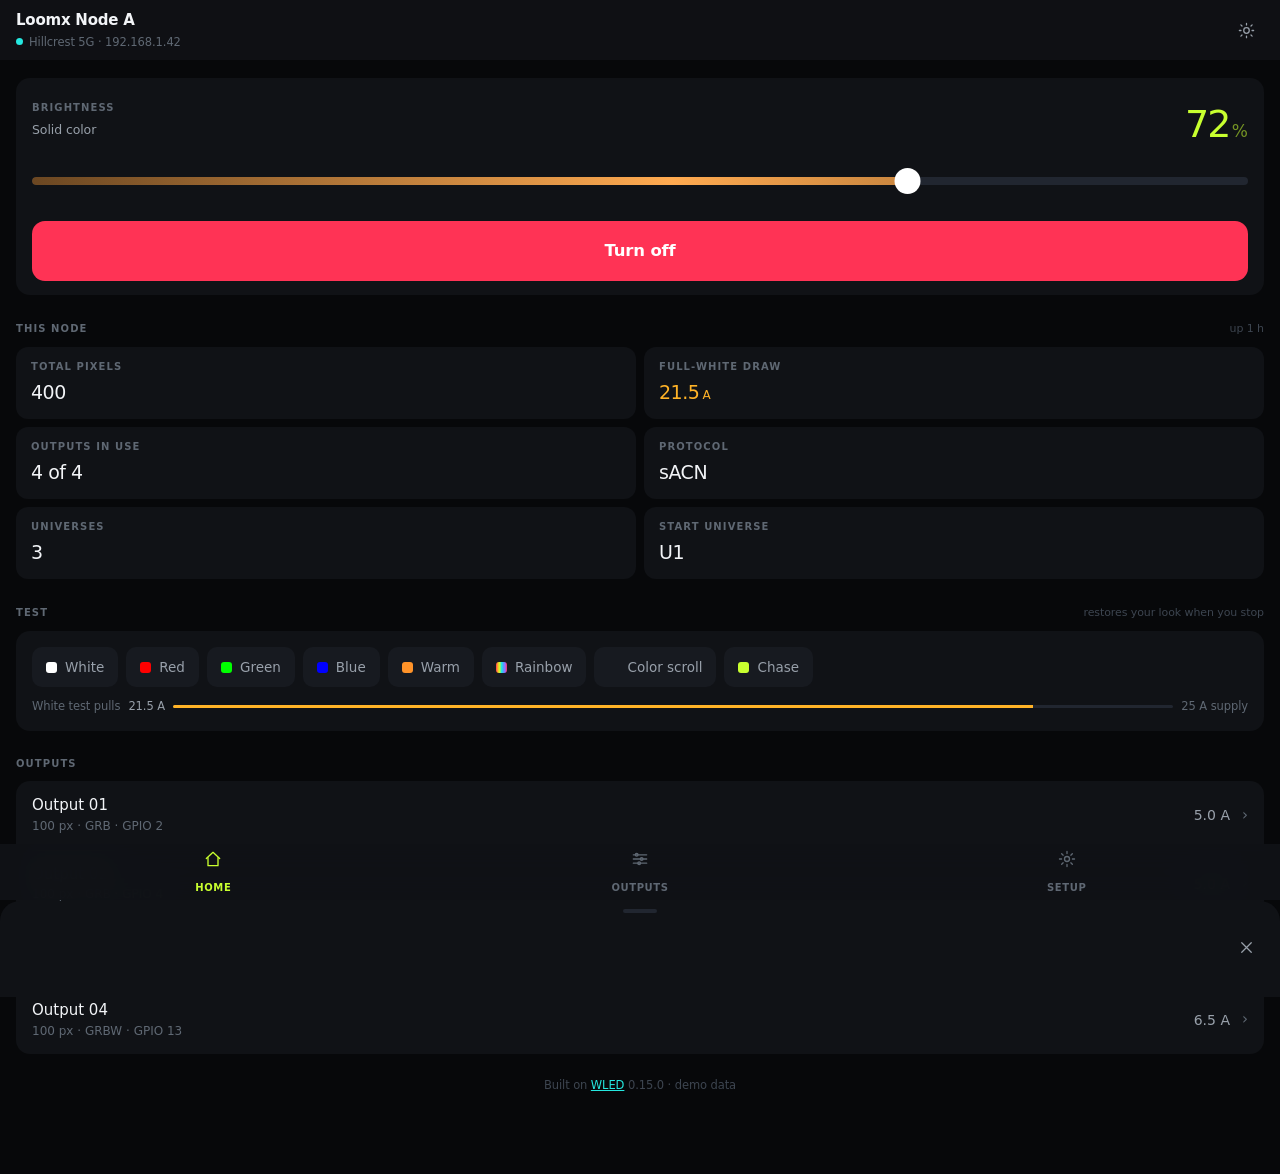
==== loomx/ui/index.htm @ 4100d875 "feat(ui): install Loomx node interface" ====
<!DOCTYPE html>
<html lang="en">
<head>
<meta charset="utf-8">
<meta name="viewport" content="width=device-width,initial-scale=1,viewport-fit=cover">
<meta name="theme-color" content="#08090b">
<title>Loomx Node</title>
<style>
/* ==========================================================================
   Loomx Node - custom web UI served from the controller.
   Runs on a phone, on a ladder, at dusk. One accent, hairlines only, no shadows.
   ========================================================================== */
:root{
  /* dark stays dark; every surface is a luminance step, never an outline */
  --bg:#07080a; --s1:#101216; --s2:#171a20; --s3:#212630;
  --hair:rgba(255,255,255,.05);
  --t1:#f2f4f7; --t2:#98a0aa; --t3:#5f6873; --t4:#3d4550;
  --ink:#0c0e11;                       /* text that sits on a neon fill */
  /* five neons, each with one job - that is what keeps it from going loud */
  --lime:#c8ff2f;                      /* the action worth taking */
  --cyan:#25e8e0;                      /* live, joined, informational */
  --pink:#ff3d87;                      /* destructive */
  --amber:#ffb327;                     /* heat and caution */
  --violet:#9d6bff;                    /* second identity */
  --red:#ff3355;                       /* over the limit, not merely warm */
  --acc:var(--lime); --ok:var(--lime); --warn:var(--amber); --bad:var(--pink);
  --r2:14px; --ease:cubic-bezier(.22,.8,.26,1); --pad:16px;
}
*{box-sizing:border-box;margin:0;padding:0;-webkit-tap-highlight-color:transparent}
html{-webkit-text-size-adjust:100%}
body{
  background:var(--bg); color:var(--t1);
  font:400 15px/1.45 -apple-system,BlinkMacSystemFont,"Segoe UI",Roboto,system-ui,sans-serif;
  letter-spacing:-.006em; font-variant-numeric:tabular-nums; -webkit-font-smoothing:antialiased;
  min-height:100vh; padding-bottom:calc(64px + env(safe-area-inset-bottom)); overscroll-behavior-y:contain;
}
button,input,select{font:inherit;color:inherit;background:none;border:0;outline:0;font-variant-numeric:tabular-nums}
button{cursor:pointer}
input,select{-webkit-appearance:none;appearance:none}
.lbl{font-size:10px;letter-spacing:.11em;text-transform:uppercase;color:var(--t3);font-weight:600}
.dim{color:var(--t3)}
h1{font-size:17px;font-weight:600;letter-spacing:-.02em}

header{
  position:sticky;top:0;z-index:20;background:rgba(16,18,22,.94);backdrop-filter:saturate(160%) blur(14px);
  padding:calc(10px + env(safe-area-inset-top)) var(--pad) 10px;
  display:flex;align-items:center;gap:12px
}
header .who{flex:1 1 auto;min-width:0}
header .who b{display:block;font-size:15px;font-weight:600;letter-spacing:-.015em;white-space:nowrap;overflow:hidden;text-overflow:ellipsis}
header .who span{display:flex;align-items:center;gap:6px;font-size:11.5px;color:var(--t3);margin-top:1px}
.dot{width:7px;height:7px;border-radius:50%;background:var(--cyan);flex:0 0 auto}
.dot.ap{background:var(--amber)} .dot.off{background:var(--t4)}
.iconbtn{width:36px;height:36px;border-radius:9px;display:grid;place-items:center;color:var(--t2)}
.iconbtn:active{background:var(--s2)}
.iconbtn svg{width:19px;height:19px;stroke:currentColor;fill:none;stroke-width:1.6;stroke-linecap:round;stroke-linejoin:round}

main{padding:0 var(--pad)}
.view{display:none;padding:18px 0 8px}
.view.on{display:block}
nav{
  position:fixed;left:0;right:0;bottom:0;z-index:30;display:flex;
  background:rgba(16,18,22,.96);backdrop-filter:saturate(160%) blur(14px);
  padding-bottom:env(safe-area-inset-bottom)
}
nav button{flex:1 1 0;height:56px;display:grid;place-items:center;gap:3px;color:var(--t3);font-size:10px;letter-spacing:.06em;text-transform:uppercase;font-weight:600}
nav button svg{width:20px;height:20px;stroke:currentColor;fill:none;stroke-width:1.6;stroke-linecap:round;stroke-linejoin:round}
nav button.on{color:var(--lime)}

.card{background:var(--s1);border-radius:var(--r2);padding:16px}
.sec{margin:26px 0 10px;display:flex;align-items:baseline;gap:10px}
.sec .lbl{flex:1 1 auto}
.sec em{font-style:normal;font-size:11px;color:var(--t4)}

.rows{background:var(--s1);border-radius:var(--r2);overflow:hidden}
.row{display:flex;align-items:center;gap:12px;padding:14px 16px;width:100%;text-align:left;position:relative}
.row+.row::before{content:'';position:absolute;left:16px;right:0;top:0;height:1px;background:var(--hair)}
.row:active{background:var(--s2)}
.row .rl{flex:1 1 auto;min-width:0}
.row .rl b{display:block;font-weight:400;font-size:15px}
.row .rl small{display:block;font-size:12px;color:var(--t3);margin-top:1px}
.row .rv{color:var(--t2);font-size:14px;white-space:nowrap}
.row .chev{color:var(--t3);flex:0 0 auto}

.bri{background:var(--s1);border-radius:var(--r2);padding:18px 16px 14px}
.bri .top{display:flex;align-items:flex-end;gap:10px;margin-bottom:16px}
.bri .val{font-size:38px;line-height:1;font-weight:300;letter-spacing:-.045em}
.bri .val{color:var(--lime)}
.bri .val i{font-style:normal;font-size:17px;color:var(--lime);opacity:.55;margin-left:2px;letter-spacing:0}
.bri .top .tinfo{flex:1 1 auto;padding-bottom:4px}
.bri .top .fxname{display:block;font-size:12.5px;color:var(--t2);margin-top:3px}
.slide{position:relative;height:44px;display:flex;align-items:center;touch-action:none}
.slide .trk{position:absolute;left:0;right:0;height:8px;border-radius:5px;background:var(--s3);overflow:hidden}
.slide .fil{position:absolute;left:0;top:0;bottom:0;border-radius:5px;overflow:hidden}
/* anchored to the track, not to the fill, so the level never moves the texture.
   --tw is the track width, so one tile == one slider length. */
.slide .tex{position:absolute;left:0;top:0;bottom:0;width:100vw;max-width:none;
  background-repeat:repeat;background-size:var(--tw,320px) 100%;
  animation:flowW var(--sp,5.5s) linear infinite;will-change:background-position}
/* travel exactly one slider length per loop - seamless, and left to right */
@keyframes flowW{from{background-position:0 0}to{background-position:var(--tw,320px) 0}}
/* the bar moves the way the run is moving, so you can read the effect without looking up */
.slide .tex.fx-solid   {--sp:5.5s}
.slide .tex.fx-sweep   {--sp:3s}
.slide .tex.fx-chase   {--sp:1.6s}
.slide .tex.fx-spectrum{--sp:3s}
.slide .tex.fx-cycle   {animation:huecycle 7s ease-in-out infinite;background-image:none}
.slide .tex.fx-blink   {--sp:5.5s;animation:flowW var(--sp) linear infinite, blinkA .72s steps(1,end) infinite}
.slide .tex.fx-breathe {--sp:5.5s;animation:flowW var(--sp) linear infinite, breatheA 2.9s ease-in-out infinite}
@keyframes blinkA{0%,49.9%{opacity:1}50%,100%{opacity:.2}}
@keyframes breatheA{0%,100%{opacity:.38}50%{opacity:1}}
/* nothing is lit, so stop pretending anything is moving */
.bri.dark .slide .tex{animation-play-state:paused}
/* one solid colour easing from hue to hue - what color scroll actually does */
@keyframes huecycle{
  0%{background-color:#ff3355}   17%{background-color:#ffb327}
  34%{background-color:#c8ff2f}  50%{background-color:#25e8e0}
  67%{background-color:#4da3ff}  84%{background-color:#9d6bff}
  100%{background-color:#ff3355}}
.hue-cycle{animation:huecycle 7s ease-in-out infinite;background-image:none}
.slide .kn{position:absolute;width:26px;height:26px;border-radius:50%;background:#fff;transform:translateX(-13px)}
.slide .kn::after{content:'';position:absolute;inset:-11px}
.pwr{display:flex;gap:8px;margin-top:14px}
.pbig{width:100%;height:60px;border-radius:13px;margin-top:18px;font-size:16.5px;font-weight:700;
  letter-spacing:-.01em;display:grid;place-items:center;
  transition:background .18s var(--ease),color .18s var(--ease)}
/* lit: this is the kill switch, and on a live install you want to find it fast */
.pbig.lit{background:var(--red);color:#fff}
/* dark: the room is off and this is the one thing worth pressing */
.pbig.dark{background:var(--lime);color:var(--ink)}
.pbig:active{filter:brightness(.94)}
/* nothing is lit, so stop the dial pretending it matters */
.bri.dark .val,.bri.dark .slide{opacity:.42}
.btn{flex:1 1 0;min-height:48px;padding:12px 18px;border-radius:11px;background:var(--s2);color:var(--t1);
  font-size:14px;font-weight:500;line-height:1.25;text-align:center;
  display:flex;align-items:center;justify-content:center;transition:background .12s var(--ease)}
.btn:active{background:var(--s3)}
.btn.pri{background:var(--lime);color:var(--ink);font-weight:600}
.btn.quiet{background:var(--s2);color:var(--t1);font-weight:500}
.btn.bad{background:var(--pink);color:var(--ink);font-weight:600}
.btn.sm{min-height:38px;padding:0 14px;font-size:13px;border-radius:9px;flex:0 0 auto}

.stats{display:grid;grid-template-columns:1fr 1fr;gap:8px}
.stats>div{background:var(--s1);padding:13px 15px;border-radius:12px}
.stats .k{font-size:10px;letter-spacing:.11em;text-transform:uppercase;color:var(--t3);font-weight:600}
.stats .v{font-size:19px;margin-top:4px;letter-spacing:-.025em}
.stats .v i{font-style:normal;font-size:12px;color:var(--t3);margin-left:3px}
.stats .v.hot,.stats .v.hot i{color:var(--amber)}

.out{background:var(--s1);border-radius:var(--r2);overflow:hidden}
.out+.out{margin-top:10px}
.out .oh{display:flex;align-items:center;gap:10px;padding:14px 16px 12px}
.out .oh b{flex:1 1 auto;font-size:13px;font-weight:700;letter-spacing:.06em;color:var(--lime)}
.out .oh .gp{font-size:10.5px;color:var(--t3);letter-spacing:.06em;background:var(--s2);
  padding:3px 8px;border-radius:6px}
.out .ob{padding:0 16px 14px}
.step{display:flex;align-items:center;gap:10px}
.step button{width:56px;height:52px;border-radius:11px;background:var(--s2);color:var(--lime);display:grid;place-items:center;font-size:24px;font-weight:400;line-height:1;flex:0 0 auto}
.step button:active{background:var(--s3)}
.step .qty{flex:1 1 auto;height:52px;border-radius:11px;background:var(--s2);display:flex;align-items:center;justify-content:center;padding:0 8px}
.step .qty input{width:100%;text-align:center;font-size:22px;letter-spacing:-.02em;background:none;padding:0}
.pair{display:grid;grid-template-columns:1fr 1fr;gap:8px;margin-top:12px}
.fld{display:block}
.fld .lbl{display:block;margin-bottom:6px}
.sel{width:100%;height:44px;border-radius:10px;background:var(--s2);padding:0 34px 0 12px;font-size:14px;
  background-image:url("data:image/svg+xml;utf8,<svg xmlns='http://www.w3.org/2000/svg' viewBox='0 0 24 24' fill='none' stroke='%2361676f' stroke-width='2' stroke-linecap='round'><path d='m6 9 6 6 6-6'/></svg>");
  background-repeat:no-repeat;background-position:right 11px center;background-size:15px}
/* sits directly under the field it changes, at the weight a once-per-install action earns */
.detect{display:flex;align-items:center;gap:8px;width:100%;min-height:40px;margin-top:8px;
  color:var(--lime);font-size:13px;font-weight:600;text-align:left}
.detect:active{opacity:.55}
.detect svg{width:15px;height:15px;stroke:currentColor;fill:none;stroke-width:1.7;
  stroke-linecap:round;stroke-linejoin:round;flex:0 0 auto}
.detect em{font-style:normal;color:var(--t3);font-weight:400}
.drawline{display:flex;align-items:center;gap:8px;margin-top:11px;font-size:11.5px;color:var(--t3)}
.drawline b{color:var(--t2);font-weight:500}
.drawline.warm b{color:var(--amber)}
/* past 7.5 A the whole line goes red, not just the number - you should not have to hunt for it */
.drawline.over{color:var(--red)}
.drawline.over b{color:var(--red);font-weight:700}
.bar{flex:1 1 auto;height:3px;border-radius:2px;background:var(--s3);overflow:hidden}
.bar i{display:block;height:100%;background:var(--lime)}
.bar.hot i{background:var(--amber)}
.bar.over i{background:var(--red)}

.ocount{display:flex;align-items:center;gap:12px;padding:12px 15px;margin-bottom:10px}
.ocount .lbl{flex:1 1 auto}
.ministep{display:flex;align-items:center;gap:2px;background:var(--s2);border-radius:10px;padding:3px}
.ministep button{width:42px;height:36px;border-radius:8px;color:var(--t1);font-size:20px;font-weight:300;display:grid;place-items:center}
.ministep button:active{background:var(--s3)}
.ministep button{color:var(--lime)}
.ministep button[disabled]{color:var(--t4)}
.ministep .n{min-width:36px;text-align:center;font-size:17px}
.del{width:34px;height:34px;border-radius:9px;display:grid;place-items:center;color:var(--t4);flex:0 0 auto;margin:-2px -6px -2px 0}
.del:active{background:var(--s2);color:var(--pink)}
.del svg{width:15px;height:15px;stroke:currentColor;fill:none;stroke-width:1.7;stroke-linecap:round;stroke-linejoin:round}
.addout{width:100%;min-height:50px;padding:14px 18px;border-radius:12px;margin-top:10px;background:var(--s1);
  color:var(--lime);font-size:14px;font-weight:600;line-height:1.3;
  display:flex;align-items:center;justify-content:center;gap:8px;text-align:center}
.addout[disabled]{color:var(--t3);font-weight:400}
.addout:active{background:var(--s2)}

.chips{display:flex;flex-wrap:wrap;gap:8px}
.chip{height:40px;padding:0 14px;border-radius:10px;background:var(--s2);color:var(--t2);font-size:13.5px;display:flex;align-items:center;gap:8px}
.chip:active{background:var(--s3)}
.chip.on{color:var(--ink);font-weight:600}
.chip i.sw{width:11px;height:11px;border-radius:3px;flex:0 0 auto}

.note{display:flex;gap:10px;padding:12px 14px;border-radius:11px;font-size:12.5px;line-height:1.45;color:var(--t2)}
.note i{width:6px;height:6px;border-radius:50%;flex:0 0 auto;margin-top:5px}
.note.w{background:rgba(255,179,39,.09)} .note.w i{background:var(--amber)}
.note.o{background:rgba(200,255,47,.09)} .note.o i{background:var(--lime)}
.note.b{background:rgba(255,61,135,.10)} .note.b i{background:var(--pink)}
.note b{color:var(--t1);font-weight:600;display:block;margin-bottom:2px}

#tbar{position:fixed;left:12px;right:12px;bottom:calc(68px + env(safe-area-inset-bottom));z-index:40;
  display:none;align-items:center;gap:12px;padding:11px 12px 11px 15px;border-radius:13px;
  background:var(--s3);backdrop-filter:blur(12px)}
#tbar.on{display:flex}
#tbar .tl{flex:1 1 auto;min-width:0}
#tbar .tl b{display:block;font-size:13px;font-weight:600}
#tbar .tl small{font-size:11.5px;color:var(--t3)}

#scrim{position:fixed;inset:0;z-index:50;background:rgba(4,5,6,.6);opacity:0;pointer-events:none;transition:opacity .22s var(--ease)}
#scrim.on{opacity:1;pointer-events:auto}
#sheet{position:fixed;left:0;right:0;bottom:0;z-index:60;background:var(--s1);border-radius:20px 20px 0 0;
  transform:translateY(101%);transition:transform .3s var(--ease);max-height:92vh;display:flex;flex-direction:column}
#sheet.on{transform:none}
#sheet .sh{display:flex;align-items:center;gap:12px;padding:16px 16px 12px}
#sheet .sh h1{flex:1 1 auto}
#sheet .sb{overflow-y:auto;padding:0 16px calc(20px + env(safe-area-inset-bottom));-webkit-overflow-scrolling:touch}
.grab{width:34px;height:4px;border-radius:3px;background:var(--s3);margin:8px auto 0}

.cal{text-align:center;padding:4px 0 0}
.cal .swatch{height:132px;border-radius:16px;margin:0 0 18px;display:grid;place-items:center;
  font-size:11px;letter-spacing:.14em;text-transform:uppercase;font-weight:700;color:rgba(0,0,0,.42)}
.cal p{font-size:15px;color:var(--t2);margin-bottom:4px}
.cal p b{color:var(--t1);font-weight:600}
.cal .steps{display:flex;justify-content:center;gap:6px;margin:14px 0 18px}
.cal .steps i{width:22px;height:3px;border-radius:2px;background:var(--s3)}
.cal .steps i.on{background:var(--lime)}
.calopts{display:grid;grid-template-columns:1fr 1fr;gap:8px;margin-top:6px}
.calopt{height:52px;border-radius:11px;background:var(--s2);display:flex;align-items:center;gap:10px;padding:0 14px;font-size:15px}
.calopt:active{background:var(--s3)}
.calopt i{width:16px;height:16px;border-radius:5px;flex:0 0 auto}

.wifi{display:flex;align-items:center;gap:12px;padding:13px 4px;width:100%;text-align:left;position:relative}
.wifi+.wifi::before{content:'';position:absolute;left:4px;right:0;top:0;height:1px;background:var(--hair)}
.wifi b{flex:1 1 auto;font-weight:400;font-size:15px;white-space:nowrap;overflow:hidden;text-overflow:ellipsis}
.wifi .sig{display:flex;gap:2px;align-items:flex-end;height:14px;flex:0 0 auto}
.wifi .sig i{width:3px;border-radius:1px;background:var(--t4)}
.wifi .sig i.on{background:var(--cyan)}
.lock{width:13px;height:13px;stroke:var(--t4);fill:none;stroke-width:1.8;flex:0 0 auto}
.inp{width:100%;height:48px;border-radius:11px;background:var(--s2);padding:0 14px;font-size:15px;margin-top:6px}
.inp::placeholder{color:var(--t4)}
.seg{display:flex;gap:3px;padding:3px;background:var(--s2);border-radius:11px}
.seg button{flex:1 1 0;height:38px;border-radius:8px;color:var(--t3);font-size:13.5px}
.seg button.on{background:var(--s3);color:var(--lime);font-weight:600}
.fldrow{margin-top:14px}
.fldrow .lbl{display:block;margin-bottom:7px}
.spin{display:inline-block;width:13px;height:13px;border-radius:50%;border:1.6px solid var(--hair2);border-top-color:var(--t2);animation:sp .7s linear infinite}
@keyframes sp{to{transform:rotate(360deg)}}
.saved{font-size:10px;letter-spacing:.11em;text-transform:uppercase;color:var(--lime);font-weight:700;opacity:0;transition:opacity .2s}
.saved.on{opacity:1}
.foot{padding:22px 0 8px;text-align:center;font-size:11.5px;color:var(--t4);line-height:1.6}
.foot a{color:var(--cyan)}
</style>
</head>
<body>

<header>
  <div class="who">
    <b id="hName">Loomx Node</b>
    <span><i class="dot" id="hDot"></i><span id="hNet">connecting...</span></span>
  </div>
  <span class="saved" id="hSaved">saved</span>
  <button class="iconbtn" id="hId" title="Flash the lights so you can find this node">
    <svg viewBox="0 0 24 24"><path d="M12 3v2M12 19v2M5 12H3M21 12h-2M6.3 6.3 4.9 4.9M19.1 19.1l-1.4-1.4M17.7 6.3l1.4-1.4M4.9 19.1l1.4-1.4"/><circle cx="12" cy="12" r="3.5"/></svg>
  </button>
</header>

<main>
  <section class="view on" id="v-home">
    <div class="bri" id="briCard">
      <div class="top">
        <div class="tinfo"><span class="lbl">Brightness</span><span class="fxname" id="briFx"></span></div>
        <span class="val" id="briVal">72<i>%</i></span>
      </div>
      <div class="slide" id="briSlide">
        <div class="trk"><div class="fil" id="briFil"><i class="tex" id="briTex"></i></div></div>
        <div class="kn" id="briKn"></div>
      </div>
      <button class="pbig lit" id="btnPwr">Turn off</button>
    </div>
    <div class="sec"><span class="lbl">This node</span><em id="upStr"></em></div>
    <div class="stats" id="statGrid"></div>
    <div class="sec"><span class="lbl">Test</span><em>restores your look when you stop</em></div>
    <div class="card">
      <div class="chips" id="testChips"></div>
      <div class="drawline" id="testDraw"></div>
    </div>
    <div class="sec"><span class="lbl">Outputs</span></div>
    <div class="rows" id="homeOuts"></div>
    <div class="foot" id="foot"></div>
  </section>

  <section class="view" id="v-out">
    <div class="card ocount" id="outCount"></div>
    <div class="stats" id="outTotals"></div>
    <div class="chips" style="margin-top:12px">
      <button class="chip" id="btnGlobal">Apply to all outputs</button>
      <button class="chip" id="btnPorts">Ports (GPIO)</button>
    </div>
    <div class="sec"><span class="lbl">Outputs</span><em>changes send as you make them</em></div>
    <div id="outList"></div>
    <div class="foot">Pixel counts, type and color order write straight to the controller.<br>Nothing here needs a save button.</div>
  </section>

  <section class="view" id="v-set">
    <div class="sec" style="margin-top:4px"><span class="lbl">Network</span></div>
    <div class="rows" id="setNet"></div>
    <div class="sec"><span class="lbl">Show control</span></div>
    <div class="rows" id="setShow"></div>
    <div class="sec"><span class="lbl">Hardware</span></div>
    <div class="rows" id="setHw"></div>
    <div class="sec"><span class="lbl">This node</span></div>
    <div class="rows" id="setNode"></div>
    <div class="foot" id="foot2"></div>
  </section>
</main>

<div id="tbar">
  <div class="tl"><b id="tbarT"></b><small id="tbarS"></small></div>
  <button class="btn sm pri" id="tbarStop">Stop test</button>
</div>

<nav>
  <button class="on" data-v="home"><svg viewBox="0 0 24 24"><path d="M4 11.5 12 4l8 7.5"/><path d="M6 10.5V20h12v-9.5"/></svg>Home</button>
  <button data-v="out"><svg viewBox="0 0 24 24"><path d="M4 7h16M4 12h16M4 17h16"/><circle cx="8" cy="7" r="1.6"/><circle cx="14" cy="12" r="1.6"/><circle cx="11" cy="17" r="1.6"/></svg>Outputs</button>
  <button data-v="set"><svg viewBox="0 0 24 24"><circle cx="12" cy="12" r="3"/><path d="M12 3v2.5M12 18.5V21M3 12h2.5M18.5 12H21M5.6 5.6l1.8 1.8M16.6 16.6l1.8 1.8M18.4 5.6l-1.8 1.8M7.4 16.6l-1.8 1.8"/></svg>Setup</button>
</nav>

<div id="scrim"></div>
<div id="sheet"><div class="grab"></div>
  <div class="sh"><h1 id="shT"></h1><button class="iconbtn" id="shX"><svg viewBox="0 0 24 24"><path d="M6 6l12 12M18 6 6 18"/></svg></button></div>
  <div class="sb" id="shB"></div>
</div>

<script>
(function(){
"use strict";
var $=function(s){return document.querySelector(s)};
var $$=function(s){return Array.prototype.slice.call(document.querySelectorAll(s))};
var esc=function(s){return String(s).replace(/[&<>"]/g,function(c){
  return {'&':'&amp;','<':'&lt;','>':'&gt;','"':'&quot;'}[c]})};
var clamp=function(v,a,b){return v<a?a:v>b?b:v};
var wait=function(ms){return new Promise(function(r){setTimeout(r,ms)})};

/* ---------------------------------------------------------- hardware catalogue */
var TYPES=[
  {id:22,n:'WS2812B / SK6812',w:0,ma:50},
  {id:30,n:'SK6812 RGBW',w:1,ma:65},
  {id:24,n:'WS2811 / UCS1903',w:0,ma:50},
  {id:31,n:'TM1814 RGBW',w:1,ma:65},
  {id:51,n:'APA102 / SK9822',w:0,ma:50},
  {id:52,n:'LPD8806',w:0,ma:50}
];
var ORDERS=['RGB','RBG','GRB','GBR','BRG','BGR'];
var ORDERS_W=['RGBW','RBGW','GRBW','GBRW','BRGW','BGRW'];
/* ESP32 pins that are actually safe for pixels. 6-11 are wired to flash. */
var PINS=[2,4,5,12,13,14,15,16,17,18,19,21,22,23,25,26,27,32,33];
var RISKY={2:'strapping pin',12:'strapping pin',15:'strapping pin'};
var typeOf=function(n){for(var i=0;i<TYPES.length;i++)if(TYPES[i].n===n)return TYPES[i];return TYPES[0]};
var maOf=function(o){return typeOf(o.type).ma};
var ampsOf=function(o){return o.len*maOf(o)/1000};

/* ---------------------------------------------------------------- transport
   Real WLED JSON API, with a local stand-in when nothing answers so the page
   can be reviewed on a desktop before it is ever uploaded. */
var MOCK=false;
var MEM={
  info:{name:'Loomx Node A',ver:'0.15.0',uptime:5360000,ip:'192.168.1.42',ssid:'Hillcrest 5G',rssi:-54,ap:false,arch:'esp32'},
  state:{on:true,bri:184,seg:[{fx:0,col:[[255,170,80]]}]},
  outs:[
    {len:100,type:'WS2812B / SK6812',order:'GRB',pin:2},
    {len:100,type:'WS2812B / SK6812',order:'GRB',pin:4},
    {len:100,type:'WS2812B / SK6812',order:'GRB',pin:5},
    {len:100,type:'SK6812 RGBW',order:'GRBW',pin:13}
  ],
  net:{proto:'sACN',uni:1,addr:1,timeout:2500,dhcp:true,gw:'192.168.1.1',mask:'255.255.255.0'},
  ap:{ssid:'Loomx Node',pass:'loomx1234'}
};
var SCAN=[
  {ssid:'Hillcrest 5G',rssi:-52,lock:1},{ssid:'Hillcrest 2.4G',rssi:-58,lock:1},
  {ssid:'Hillcrest Guest',rssi:-67,lock:1},{ssid:'BT-4KJH2P',rssi:-74,lock:1},
  {ssid:'Pool House',rssi:-81,lock:1},{ssid:'xfinitywifi',rssi:-86,lock:0}
];
function req(url,body){
  if(MOCK) return Promise.reject(new Error('mock'));
  var o=body?{method:'POST',headers:{'Content-Type':'application/json'},body:JSON.stringify(body)}:{};
  o.cache='no-store';
  return fetch(url,o).then(function(r){
    if(!r.ok) throw new Error(r.status);
    return r.text();
  }).then(function(t){ return t?JSON.parse(t):{} });
}
var api={
  load:function(){
    return req('/json').then(function(j){
      var info=j.info||{}, st=j.state||{};
      S.info={name:info.name||'Loomx Node',ver:info.ver||'?',uptime:(info.uptime||0)*1000,
        ip:info.ip||location.hostname,ssid:info.ssid||'',
        rssi:(info.wifi&&info.wifi.signal)||0,ap:!!(info.wifi&&info.wifi.ap),arch:info.arch||'esp32'};
      S.on=!!st.on; S.bri=st.bri==null?128:st.bri;
      var sg=st.seg&&st.seg[0];
      S.col=(sg&&sg.col&&sg.col[0])||S.col;
      S.fx=(sg&&sg.fx)||0;
      /* real effect names cost nothing in flash, so read them off the node */
      req('/json/eff').then(function(a){
        if(Array.isArray(a)&&a.length){ S.eff=a; if(S.view==='home') renderHome() }
      },function(){});
      return req('/json/cfg').catch(function(){return null});
    }).then(function(cfg){
      S.outs=busesFrom(cfg)||S.outs; S.net=netFrom(cfg)||S.net; S.ap=apFrom(cfg)||S.ap;
    }).catch(function(){
      MOCK=true;
      S.info=copy(MEM.info); S.on=MEM.state.on; S.bri=MEM.state.bri;
      S.col=MEM.state.seg[0].col[0].slice(); S.fx=MEM.state.seg[0].fx||0;
      S.outs=MEM.outs.map(copy); S.net=copy(MEM.net); S.ap=copy(MEM.ap);
    });
  },
  setState:function(p){ if(MOCK){ assign(MEM.state,p); return Promise.resolve(); } return req('/json/state',p); },
  /* pixel count, type, order and pin all live on the LED bus config */
  setBus:function(i,patch){
    if(S.outs[i]) assign(S.outs[i],patch);
    if(MOCK){ if(MEM.outs[i]) assign(MEM.outs[i],patch); return Promise.resolve(); }
    return api.writeBuses();
  },
  /* the whole bus array goes over in one shot — adding or deleting an output
     shifts every start below it, so there is no such thing as a partial write */
  writeBuses:function(){
    if(MOCK){ MEM.outs=S.outs.map(copy); return Promise.resolve(); }
    var start=0;
    var ins=S.outs.map(function(o){
      var t=typeOf(o.type);
      var b={start:start,len:o.len,pin:[o.pin],
        order:(t.w?ORDERS_W:ORDERS).indexOf(o.order),type:t.id,rev:false,skip:0,rgbw:!!t.w};
      start+=o.len; return b;
    });
    return req('/json/cfg',{hw:{led:{total:start,ins:ins}}});
  },
  setNet:function(p){
    assign(S.net,p);
    if(MOCK){ assign(MEM.net,p); return Promise.resolve(); }
    return req('/json/cfg',{"if":{live:{dmx:{uni:S.net.uni,addr:S.net.addr},
      timeout:Math.round(S.net.timeout/100),
      e131:{en:S.net.proto==='sACN'},artnet:{en:S.net.proto==='Art-Net'}}}});
  },
  setAp:function(p){ assign(S.ap,p);
    if(MOCK) return Promise.resolve();
    return req('/json/cfg',{ap:{ssid:S.ap.ssid,psk:S.ap.pass}}); },
  setName:function(n){ S.info.name=n;
    if(MOCK){ MEM.info.name=n; return Promise.resolve(); }
    return req('/json/cfg',{id:{name:n}}); },
  scan:function(){
    if(MOCK) return wait(1000).then(function(){return SCAN});
    return req('/json/net').then(function(j){
      return (j&&j.networks)?j.networks.map(function(n){
        return {ssid:n.ssid,rssi:n.rssi,lock:n.enc>0}}):SCAN;
    }).catch(function(){return SCAN});
  },
  join:function(ssid,pass){
    if(MOCK) return wait(1300).then(function(){MEM.info.ssid=ssid;MEM.info.ap=false;return true});
    return req('/json/cfg',{nw:{ins:[{ssid:ssid,psk:pass,ip:[0,0,0,0]}]}})
      .then(function(){return wait(2500)}).then(function(){return true});
  }
};
function copy(o){var r={};for(var k in o)r[k]=o[k];return r}
function assign(a,b){for(var k in b)a[k]=b[k];return a}
function busesFrom(cfg){
  var ins=cfg&&cfg.hw&&cfg.hw.led&&cfg.hw.led.ins;
  if(!ins||!ins.length) return null;
  return ins.map(function(b){
    var t=TYPES[0];
    for(var i=0;i<TYPES.length;i++) if(TYPES[i].id===b.type){t=TYPES[i];break}
    var list=t.w?ORDERS_W:ORDERS;
    return {len:b.len||0,type:t.n,order:list[b.order]||list[2],pin:(b.pin&&b.pin[0])||2};
  });
}
function netFrom(cfg){
  var l=cfg&&cfg["if"]&&cfg["if"].live; if(!l) return null;
  var art=l.artnet&&l.artnet.en;
  return {proto:art?'Art-Net':'sACN',uni:(l.dmx&&l.dmx.uni)||1,addr:(l.dmx&&l.dmx.addr)||1,
    timeout:(l.timeout||25)*100,dhcp:true,gw:'',mask:''};
}
function apFrom(cfg){ var a=cfg&&cfg.ap;
  return a?{ssid:a.ssid||'Loomx Node',pass:a.psk||'loomx1234'}:null }

/* ------------------------------------------------------------------- state */
var S={info:{},on:true,bri:184,col:[255,170,80],fx:0,eff:null,
  outs:[],net:{},ap:{},view:'home',test:null,pre:null};
var pct=function(){return Math.round(S.bri/255*100)};
var totalPx=function(){return S.outs.reduce(function(a,o){return a+o.len},0)};
var totalA=function(){return S.outs.reduce(function(a,o){return a+ampsOf(o)},0)};
function uniCount(){
  var ch=0; S.outs.forEach(function(o){ ch+=o.len*(typeOf(o.type).w?4:3) });
  return Math.max(1,Math.ceil(ch/510));
}
var saveT=null;
function flashSaved(){
  var el=$('#hSaved'); el.classList.add('on');
  clearTimeout(saveT); saveT=setTimeout(function(){el.classList.remove('on')},1400);
}
/* coalesce rapid stepper taps into one controller write */
var debounced={};
function push(key,fn,ms){
  clearTimeout(debounced[key]);
  debounced[key]=setTimeout(function(){
    Promise.resolve().then(fn).then(flashSaved,function(){});
  },ms==null?550:ms);
}

/* -------------------------------------------------------------------- home */
var SPECTRUM='linear-gradient(90deg,#ff3355,#ffb327,#c8ff2f,#25e8e0,#4da3ff,#9d6bff,#ff3355)';
var TESTS=[
  {k:'white',n:'White',c:[255,255,255],hint:'every pixel, full output'},
  {k:'red',n:'Red',c:[255,0,0]},
  {k:'green',n:'Green',c:[0,255,0]},
  {k:'blue',n:'Blue',c:[0,0,255]},
  {k:'warm',n:'Warm',c:[255,147,41]},
  {k:'rainbow',n:'Rainbow',c:[255,0,0],fx:9,sx:150,g:SPECTRUM,
   hint:'hues spread along the run and travelling - shows up gaps and dead sections'},
  {k:'scroll',n:'Color scroll',c:[255,0,0],fx:8,sx:36,cycle:1,
   hint:'one solid color across the whole run, fading slowly from hue to hue'},
  {k:'chase',n:'Chase',c:[255,255,255],fx:28,sx:170,ix:32,g:'#c8ff2f',
   hint:'a single bright head walks the run - the way to find one dead pixel'}
];
function statCell(k,v,u,hot){
  return '<div><div class="k">'+k+'</div><div class="v'+(hot?' hot':'')+'">'+v+
    (u?'<i>'+u+'</i>':'')+'</div></div>';
}
function renderHome(){
  $('#briVal').innerHTML=pct()+'<i>%</i>';
  setKnob(pct()); paintFill();
  paintPower();
  var up=S.info.uptime||0, d=Math.floor(up/864e5), h=Math.floor(up/36e5)%24;
  $('#upStr').textContent='up '+(d?d+' d '+h+' h':h+' h');

  $('#statGrid').innerHTML=
    statCell('Total pixels',totalPx().toLocaleString(),'')+
    statCell('Full-white draw',totalA().toFixed(1),'A',totalA()>15)+
    statCell('Outputs in use',S.outs.filter(function(o){return o.len>0}).length+' of '+S.outs.length,'')+
    statCell('Protocol',S.net.proto||'-','')+
    statCell('Universes',String(uniCount()),'')+
    statCell('Start universe','U'+(S.net.uni||1),'');

  $('#testChips').innerHTML=TESTS.map(function(t){
    var live=S.test===t.k, cyc=!!t.cycle;
    var fill=t.g||('rgb('+t.c.join(',')+')');
    return '<button class="chip'+(live?' on':'')+(live&&cyc?' hue-cycle':'')+'" data-t="'+t.k+'"'+
      ((live&&!cyc)?' style="background:'+fill+'"':'')+'>'+
      '<i class="sw'+(cyc?' hue-cycle':'')+'"'+(cyc?'':' style="background:'+fill+'"')+'></i>'+
      t.n+'</button>';
  }).join('');
  $$('#testChips .chip').forEach(function(b){ b.onclick=function(){toggleTest(b.dataset.t)} });

  var w=totalA();
  $('#testDraw').innerHTML='<span>White test pulls</span><b>'+w.toFixed(1)+' A</b>'+
    '<span class="bar'+(w>15?' hot':'')+'"><i style="width:'+clamp(w/25*100,2,100)+'%"></i></span>'+
    '<span>25 A supply</span>';

  $('#homeOuts').innerHTML=S.outs.map(function(o,i){
    return '<button class="row" data-o="'+i+'"><div class="rl"><b>Output '+pad2(i+1)+'</b>'+
      '<small>'+o.len+' px &middot; '+esc(o.order)+' &middot; GPIO '+o.pin+'</small></div>'+
      '<span class="rv">'+ampsOf(o).toFixed(1)+' A</span><span class="chev">&rsaquo;</span></button>';
  }).join('');
  $$('#homeOuts .row').forEach(function(b){ b.onclick=function(){go('out')} });

  var f='Built on <a href="https://github.com/wled/WLED" target="_blank" rel="noopener">WLED</a> '+
    esc(S.info.ver||'')+(MOCK?' &middot; demo data':'');
  $('#foot').innerHTML=f; $('#foot2').innerHTML=f;
}
function pad2(n){return n<10?'0'+n:''+n}
function paintPower(){
  var b=$('#btnPwr'); if(!b) return;
  b.textContent=S.on?'Turn off':'Turn on';
  b.classList.toggle('lit',S.on);
  b.classList.toggle('dark',!S.on);
  $('#briCard').classList.toggle('dark',!S.on);
}
/* The bar is not decoration - it is the colour the run is showing, moving the way
   the run is moving. Anything unrecognised still animates, because something is. */
var FXNAME={0:'Solid',1:'Blink',2:'Breathe',3:'Wipe',8:'Colorloop',9:'Rainbow',
  12:'Fade',23:'Strobe',28:'Chase',63:'Pride',67:'Colorwaves'};
var FXBAR={0:'solid',1:'blink',2:'breathe',3:'sweep',8:'cycle',9:'spectrum',
  12:'breathe',23:'blink',28:'chase',63:'spectrum',67:'spectrum'};
function barKind(fx){ return FXBAR[fx]||(fx?'sweep':'solid') }
function fxName(fx){ return (S.eff&&S.eff[fx])||FXNAME[fx]||('Effect '+fx) }
function testOf(k){ var r=null; TESTS.forEach(function(t){ if(t.k===k) r=t }); return r }
var fillSig='';
function paintFill(){
  var f=$('#briTex'); if(!f) return;
  var t=S.test?testOf(S.test):null;
  var fx=t?(t.fx||0):(S.fx||0);
  var kind=barKind(fx);
  var c=(t?t.c:S.col)||[255,170,80];
  /* the label is cheap to rewrite; the animation is not, so name it first and leave */
  var lbl=$('#briFx');
  if(lbl) lbl.textContent = t ? t.n : (fx?fxName(fx):'Solid color');
  var sig=kind+'|'+c.join(',');
  if(sig===fillSig) return;                 /* nothing changed - do not restart it */
  fillSig=sig;
  f.className='tex fx-'+kind;
  var lo='rgb('+c.map(function(v){return Math.round(v*0.42)}).join(',')+')';
  var hi='rgb('+c.map(function(v){return Math.min(255,Math.round(v))}).join(',')+')';
  var dim='rgb('+c.map(function(v){return Math.round(v*0.14)}).join(',')+')';
  if(kind==='cycle') f.style.background='none';
  else if(kind==='spectrum') f.style.background=SPECTRUM;
  else if(kind==='chase')
    f.style.background='linear-gradient(90deg,'+dim+' 0%,'+dim+' 62%,'+lo+' 76%,'+
      hi+' 86%,'+lo+' 94%,'+dim+' 100%)';
  else f.style.background='linear-gradient(90deg,'+lo+','+hi+' 50%,'+lo+')';
}
var lastTw=0;
function setKnob(p){
  var el=$('#briSlide'), w=el.clientWidth||300;
  if(w!==lastTw){ lastTw=w; el.style.setProperty('--tw',w+'px') }
  $('#briFil').style.width=p+'%';
  $('#briKn').style.transform='translateX('+(w*p/100-13)+'px)';
}
/* drag anywhere on the track - no thumb hunting with cold hands */
(function(){
  var el=$('#briSlide'), drag=false;
  function set(e){
    var r=el.getBoundingClientRect();
    var cx=e.touches?e.touches[0].clientX:e.clientX;
    var p=clamp(Math.round((cx-r.left)/r.width*100),0,100);
    S.bri=Math.round(p*255/100); S.on=p>0;
    $('#briVal').innerHTML=p+'<i>%</i>'; setKnob(p); paintPower();
    push('bri',function(){return api.setState({on:S.on,bri:S.bri})},120);
  }
  el.addEventListener('pointerdown',function(e){drag=true;set(e);e.preventDefault()});
  el.addEventListener('pointermove',function(e){if(drag)set(e)});
  window.addEventListener('pointerup',function(){drag=false});
  window.addEventListener('pointercancel',function(){drag=false});
})();
$('#btnPwr').onclick=function(){
  S.on=!S.on;
  /* coming back from off with the dial at zero would look broken, so give it a level */
  if(S.on&&S.bri<8) S.bri=128;
  api.setState(S.on?{on:true,bri:S.bri}:{on:false}).then(flashSaved,function(){});
  renderHome();
};

function toggleTest(k){
  if(S.test===k) return stopTest();
  var t=null; TESTS.forEach(function(x){if(x.k===k)t=x});
  if(!S.pre) S.pre={on:S.on,bri:S.bri,fx:S.fx,col:S.col.slice()};
  S.test=k; S.fx=t.fx||0;
  $('#tbar').classList.add('on');
  $('#tbarT').textContent=t.n+' test running';
  $('#tbarS').textContent=t.hint||'all outputs, solid';
  return api.setState({on:true,bri:S.bri,
    seg:[{fx:t.fx||0,sx:t.sx==null?128:t.sx,ix:t.ix==null?128:t.ix,pal:0,
      col:[t.c,[0,0,0],[0,0,0]]}]}).then(renderHome,renderHome);
}
function stopTest(){
  S.test=null; $('#tbar').classList.remove('on');
  var p=S.pre; S.pre=null;
  var done=function(){renderHome()};
  if(p){ S.fx=p.fx; S.col=p.col.slice();
    return api.setState({on:p.on,bri:p.bri,seg:[{fx:p.fx,col:[p.col,[0,0,0],[0,0,0]]}]}).then(done,done) }
  done();
}
$('#tbarStop').onclick=stopTest;
$('#hId').onclick=function(){
  var el=$('#hId'); el.style.color='var(--acc)';
  var keep={on:S.on,bri:S.bri}, i=0;
  (function blink(){
    if(i++>=6){ api.setState(keep); el.style.color=''; return }
    api.setState({on:true,bri:255,seg:[{fx:0,col:[[255,255,255]]}]});
    setTimeout(function(){ api.setState({on:false});
      setTimeout(blink,150) },150);
  })();
};

/* --------------------------------------------------- adding / deleting outputs
   WLED tops out at 10 LED buses and the board only has so many usable pins, so
   the + is disabled for a reason rather than failing after the fact. */
var MAXOUT=8;
function freePin(){
  for(var i=0;i<PINS.length;i++){
    var p=PINS[i], taken=S.outs.some(function(o){return o.pin===p});
    if(!taken) return p;
  }
  return null;
}
function addOutput(){
  if(S.outs.length>=MAXOUT) return Promise.resolve();
  var p=freePin(); if(p===null) return Promise.resolve();
  var prev=S.outs[S.outs.length-1]||{len:100,type:TYPES[0].n,order:'GRB'};
  /* inherit the previous run — on site the next output is usually the same part */
  S.outs.push({len:prev.len,type:prev.type,order:prev.order,pin:p});
  return api.writeBuses().then(function(){
    flashSaved(); renderOuts(); renderHome();
  },function(){});
}
function doRemove(i){
  S.outs.splice(i,1);
  return api.writeBuses().then(function(){
    flashSaved(); renderOuts(); renderHome(); renderSetupIfOpen();
  },function(){});
}
function removeOutput(i){
  if(S.outs.length<=1) return;
  var o=S.outs[i];
  if(!o.len){ doRemove(i); return }
  var below=S.outs.length-1-i;
  sheet('Delete output '+pad2(i+1),
    '<div class="note b"><i></i><span><b>'+o.len+' pixels are configured on this output</b>'+
      'Deleting it frees GPIO '+o.pin+
      (below>0?' and shifts the addresses of the '+below+' output'+(below===1?'':'s')+' below it.':'.')+
      '</span></div>'+
    '<div class="pwr" style="margin-top:18px">'+
      '<button class="btn" id="dCancel">Keep it</button>'+
      '<button class="btn bad" id="dGo">Delete output '+pad2(i+1)+'</button></div>',
  function(){
    $('#dCancel').onclick=closeSheet;
    $('#dGo').onclick=function(){ closeSheet(); doRemove(i) };
  });
}
function setOutCount(n){
  n=clamp(n,1,MAXOUT);
  if(n>S.outs.length){
    var need=n-S.outs.length, chain=Promise.resolve();
    for(var k=0;k<need;k++) chain=chain.then(addOutput);
    return chain;
  }
  if(n<S.outs.length){
    /* trimming from the end — only ask if the ones going away are configured */
    var doomed=S.outs.slice(n), used=doomed.filter(function(o){return o.len>0});
    var cut=function(){ S.outs.length=n;
      return api.writeBuses().then(function(){
        flashSaved(); renderOuts(); renderHome(); renderSetupIfOpen() },function(){}) };
    if(!used.length) return cut();
    sheet('Remove '+doomed.length+' output'+(doomed.length===1?'':'s'),
      '<div class="note b"><i></i><span><b>'+used.length+' of them still have pixels</b>'+
        used.map(function(o,i){return 'Output '+pad2(n+i+1)+' — '+o.len+' px'}).join('<br>')+
        '</span></div>'+
      '<div class="pwr" style="margin-top:18px">'+
        '<button class="btn" id="cCancel">Cancel</button>'+
        '<button class="btn bad" id="cGo">Remove them</button></div>',
    function(){
      $('#cCancel').onclick=function(){ closeSheet(); renderOuts() };
      $('#cGo').onclick=function(){ closeSheet(); cut() };
    });
  }
  return Promise.resolve();
}
function renderSetupIfOpen(){ if(S.view==='set') renderSetup() }

/* ----------------------------------------------------------------- outputs */
var A_WARM=6, A_OVER=7.5;
function drawRow(o){
  var t=typeOf(o.type), a=ampsOf(o);
  var over=a>A_OVER, warm=!over&&a>A_WARM;
  var uni=Math.max(1,Math.ceil(o.len*(t.w?4:3)/510));
  return '<div class="drawline'+(over?' over':warm?' warm':'')+'">'+
    '<span>Draws</span><b>'+a.toFixed(1)+' A</b>'+
    '<span class="bar'+(over?' over':warm?' hot':'')+'">'+
      '<i style="width:'+clamp(a/(A_OVER+.5)*100,2,100)+'%"></i></span>'+
    '<span>'+(over?'over 7.5 A':uni+' universe'+(uni===1?'':'s'))+'</span>'+
  '</div>';
}
function renderOuts(){
  var n=S.outs.length, canAdd=n<MAXOUT&&freePin()!==null;
  $('#outCount').innerHTML=
    '<span class="lbl">Number of outputs</span>'+
    '<div class="ministep">'+
      '<button id="ocMinus"'+(n<=1?' disabled':'')+'>&minus;</button>'+
      '<span class="n">'+n+'</span>'+
      '<button id="ocPlus"'+(canAdd?'':' disabled')+'>+</button>'+
    '</div>';
  $('#ocMinus').onclick=function(){ setOutCount(S.outs.length-1) };
  $('#ocPlus').onclick=function(){ setOutCount(S.outs.length+1) };

  $('#outTotals').innerHTML=
    statCell('Total pixels',totalPx().toLocaleString(),'')+
    statCell('Full-white draw',totalA().toFixed(1),'A',totalA()>15);

  $('#outList').innerHTML=S.outs.map(function(o,i){
    var t=typeOf(o.type), list=t.w?ORDERS_W:ORDERS;
    return '<div class="out">'+
      '<div class="oh"><b>OUTPUT '+pad2(i+1)+'</b>'+
        '<span class="gp">GPIO '+o.pin+'</span>'+
        (S.outs.length>1?'<button class="del" data-del="'+i+'" aria-label="Delete output">'+
          '<svg viewBox="0 0 24 24"><path d="M5 7h14M10 7V5h4v2M8 7l.7 12h6.6L16 7"/></svg></button>':'')+
      '</div>'+
      '<div class="ob">'+
        '<span class="lbl" style="display:block;margin-bottom:7px">Pixels</span>'+
        '<div class="step">'+
          '<button data-d="-1" data-i="'+i+'">&minus;</button>'+
          '<label class="qty"><input type="text" inputmode="numeric" value="'+o.len+'" data-len="'+i+'"></label>'+
          '<button data-d="1" data-i="'+i+'">+</button>'+
        '</div>'+
        '<div class="pair">'+
          '<label class="fld"><span class="lbl">LED type</span><select class="sel" data-type="'+i+'">'+
            TYPES.map(function(x){return '<option'+(x.n===o.type?' selected':'')+'>'+x.n+'</option>'}).join('')+
          '</select></label>'+
          '<label class="fld"><span class="lbl">Color order</span><select class="sel" data-order="'+i+'">'+
            list.map(function(x){return '<option'+(x===o.order?' selected':'')+'>'+x+'</option>'}).join('')+
          '</select></label>'+
        '</div>'+
        '<button class="detect" data-cal="'+i+'">'+
          '<svg viewBox="0 0 24 24"><path d="M4 12h3M17 12h3M12 4v3M12 17v3"/>'+
          '<circle cx="12" cy="12" r="3.2"/></svg>Detect color order'+
          '<em>&nbsp;&middot; not sure?</em></button>'+
        drawRow(o)+
      '</div></div>';
  }).join('')+
    '<button class="addout" id="addOut"'+(canAdd?'':' disabled')+'>'+
      (canAdd?'<span style="font-size:17px;font-weight:300;line-height:1">+</span><span>Add output</span>'
        :'<span>'+(n>=MAXOUT?'Eight outputs is the maximum':'No free GPIO left')+'</span>')+'</button>';
  $('#addOut').onclick=function(){ addOutput() };
  $$('#outList [data-del]').forEach(function(b){
    b.onclick=function(e){ e.stopPropagation(); removeOutput(+b.dataset.del) };
  });

  /* hold to repeat, accelerating - 300 px one tap at a time is cruel */
  $$('#outList .step button').forEach(function(b){
    var i=+b.dataset.i, d=+b.dataset.d, t1, t2, n=0;
    function bump(){
      var o=S.outs[i];
      o.len=clamp(o.len+d*(n>18?10:1),0,2000); n++;
      var f=$('[data-len="'+i+'"]'); if(f) f.value=o.len;
      liveOut(i);
      push('len'+i,function(){return api.setBus(i,{len:o.len})});
    }
    b.addEventListener('pointerdown',function(e){
      e.preventDefault(); n=0; bump();
      t1=setTimeout(function(){ t2=setInterval(bump,60) },380);
    });
    ['pointerup','pointerleave','pointercancel'].forEach(function(ev){
      b.addEventListener(ev,function(){ clearTimeout(t1); clearInterval(t2) });
    });
  });
  $$('#outList [data-len]').forEach(function(f){
    f.onfocus=function(){f.select()};
    f.onchange=function(){
      var i=+f.dataset.len;
      S.outs[i].len=clamp(parseInt(f.value.replace(/[^0-9]/g,''),10)||0,0,2000);
      f.value=S.outs[i].len; renderOuts();
      push('len'+i,function(){return api.setBus(i,{len:S.outs[i].len})},80);
    };
  });
  $$('#outList [data-type]').forEach(function(f){
    f.onchange=function(){
      var i=+f.dataset.type, t=typeOf(f.value), o=S.outs[i];
      o.type=f.value;
      /* an RGBW part needs a 4-letter order - carry the hue order across */
      var base=o.order.replace('W','');
      o.order=t.w?base+'W':base;
      renderOuts();
      push('type'+i,function(){return api.setBus(i,{type:o.type,order:o.order})},80);
    };
  });
  $$('#outList [data-order]').forEach(function(f){
    f.onchange=function(){
      var i=+f.dataset.order; S.outs[i].order=f.value;
      push('ord'+i,function(){return api.setBus(i,{order:f.value})},80);
    };
  });
  $$('#outList [data-cal]').forEach(function(b){
    b.onclick=function(){ calibrate(+b.dataset.cal) };
  });
}
/* refresh only the numbers while a stepper is held down */
function liveOut(i){
  var card=$$('#outList .out')[i]; if(!card) return;
  card.querySelector('.drawline').outerHTML=drawRow(S.outs[i]);
  $('#outTotals').innerHTML=
    statCell('Total pixels',totalPx().toLocaleString(),'')+
    statCell('Full-white draw',totalA().toFixed(1),'A',totalA()>15);
}
$('#btnGlobal').onclick=function(){sheetGlobal()};
$('#btnPorts').onclick=function(){sheetPorts()};

/* ------------------------------------------------------------------ sheets */
var onClose=null;
function sheet(title,html,mount){
  $('#shT').textContent=title; $('#shB').innerHTML=html;
  $('#scrim').classList.add('on'); $('#sheet').classList.add('on');
  if(mount) mount();
}
function closeSheet(){
  $('#scrim').classList.remove('on'); $('#sheet').classList.remove('on');
  if(onClose){ var f=onClose; onClose=null; f() }
}
$('#shX').onclick=closeSheet; $('#scrim').onclick=closeSheet;

function sheetGlobal(){
  var t=typeOf(S.outs[0].type), list=t.w?ORDERS_W:ORDERS;
  sheet('Apply to all outputs',
    '<div class="note w"><i></i><span>This overwrites type and color order on all '+S.outs.length+
      ' outputs. Pixel counts are left alone.</span></div>'+
    '<div class="fldrow"><span class="lbl">LED type</span><select class="sel" id="gType">'+
      TYPES.map(function(x){return '<option'+(x.n===S.outs[0].type?' selected':'')+'>'+x.n+'</option>'}).join('')+
    '</select></div>'+
    '<div class="fldrow"><span class="lbl">Color order</span><select class="sel" id="gOrder">'+
      list.map(function(x){return '<option'+(x===S.outs[0].order?' selected':'')+'>'+x+'</option>'}).join('')+
    '</select></div>'+
    '<div class="pwr" style="margin-top:20px"><button class="btn" id="gCancel">Cancel</button>'+
      '<button class="btn pri" id="gApply">Apply to all</button></div>'+
    '<div class="fldrow"><button class="btn quiet" style="width:100%" id="gCal">'+
      'Calibrate output 01 and copy to all</button></div>',
  function(){
    $('#gType').onchange=function(){
      var t2=typeOf($('#gType').value), l2=t2.w?ORDERS_W:ORDERS;
      $('#gOrder').innerHTML=l2.map(function(x){return '<option>'+x+'</option>'}).join('');
    };
    $('#gCancel').onclick=closeSheet;
    $('#gApply').onclick=function(){
      var ty=$('#gType').value, or=$('#gOrder').value;
      S.outs.forEach(function(o){ o.type=ty; o.order=or });
      api.setBus(0,{type:ty,order:or}).then(function(){
        flashSaved(); closeSheet(); renderOuts(); renderHome();
      },function(){});
    };
    $('#gCal').onclick=function(){ onClose=null; closeSheet(); calibrate(0,true) };
  });
}

function sheetPorts(){
  sheet('Ports (GPIO)',
    '<div id="portNote"></div>'+
    '<div id="portRows" style="margin-top:8px"></div>'+
    '<div class="foot" style="text-align:left">GPIO 6&ndash;11 are wired to the flash chip and never appear here. '+
      'Pins marked <b>strapping</b> work but can misbehave at boot if the strip pulls them.</div>',
  function(){
    function draw(){
      /* the warning has to redraw with the rows, or it goes stale the moment you fix it */
      var clash=S.outs.some(function(o){
        return S.outs.filter(function(x){return x.pin===o.pin}).length>1 });
      $('#portNote').innerHTML=clash
        ? '<div class="note b"><i></i><span><b>Two outputs share a pin</b>Only one will drive pixels. '+
          'Give each output its own GPIO.</span></div>'
        : '<div class="note o"><i></i><span>Each output has its own pin. Nothing to fix.</span></div>';
      $('#portRows').innerHTML=S.outs.map(function(o,i){
        var dup=S.outs.filter(function(x){return x.pin===o.pin}).length>1;
        return '<div class="row" style="padding-left:0"><div class="rl"><b>Output '+pad2(i+1)+'</b>'+
          '<small>'+o.len+' px'+(RISKY[o.pin]?' &middot; '+RISKY[o.pin]:'')+'</small></div>'+
          '<select class="sel" data-pin="'+i+'" style="width:118px'+
            (dup?';background:rgba(255,61,135,.16)':'')+'">'+
            PINS.map(function(p){return '<option value="'+p+'"'+(p===o.pin?' selected':'')+'>GPIO '+p+'</option>'}).join('')+
          '</select></div>';
      }).join('');
      $$('#portRows [data-pin]').forEach(function(f){
        f.onchange=function(){
          var i=+f.dataset.pin; S.outs[i].pin=+f.value;
          api.setBus(i,{pin:+f.value}).then(function(){
            flashSaved(); draw(); renderHome(); renderOuts();
          },function(){});
        };
      });
    }
    draw();
  });
}

/* ----------------------------------------------------------- calibration
   Drive one wire position at a time with the order forced to identity, ask what
   color actually lit, and read the strip's real order straight off the answers. */
var CAL_HEX={R:'#ff3355',G:'#35ff7d',B:'#3b8cff',W:'#ffffff'};
var CAL_NAME={R:'Red',G:'Green',B:'Blue',W:'White'};
function calibrate(idx,toAll){
  var o=S.outs[idx], isW=!!typeOf(o.type).w;
  var answers=[], total=isW?3:2;
  var prev={order:o.order,on:S.on,bri:S.bri};
  onClose=function(){
    api.setBus(idx,{order:prev.order}).then(function(){
      return api.setState({on:prev.on,bri:prev.bri,seg:[{fx:0}]});
    },function(){}).then(function(){ renderOuts() },function(){});
  };

  function light(step){
    var c=[0,0,0]; c[step]=255;
    return api.setBus(idx,{order:isW?'RGBW':'RGB'}).then(function(){
      return api.setState({on:true,bri:255,seg:[{fx:0,col:[c,[0,0,0],[0,0,0]]}]});
    });
  }
  function ask(step){
    var remaining=['R','G','B','W'].filter(function(k){
      return answers.indexOf(k)<0 && (k!=='W'||isW) });
    sheet('Calibrate output '+pad2(idx+1),
      '<div class="cal">'+
        '<div class="swatch" style="background:#c9c9c9">look at the strip</div>'+
        '<div class="steps">'+Array.apply(null,{length:total}).map(function(_,i){
          return '<i class="'+(i<=step?'on':'')+'"></i>' }).join('')+'</div>'+
        '<p><b>What color is the strip showing?</b></p>'+
        '<p class="dim" style="font-size:13px">Step '+(step+1)+' of '+total+
          '. Tap the color you can actually see.</p>'+
        '<div class="calopts">'+remaining.map(function(k){
          return '<button class="calopt" data-a="'+k+'"><i style="background:'+CAL_HEX[k]+
            '"></i>'+CAL_NAME[k]+'</button>' }).join('')+'</div>'+
        '<div class="fldrow"><button class="btn quiet" style="width:100%" id="calNo">'+
          'Nothing lit up</button></div>'+
      '</div>',
    function(){
      $$('#shB .calopt').forEach(function(b){
        b.onclick=function(){ answer(step,b.dataset.a) } });
      $('#calNo').onclick=function(){
        sheet('Nothing lit up',
          '<div class="note w"><i></i><span><b>Check three things</b>Power at the far end of the run, '+
          'data on GPIO '+o.pin+', and that the pixel count is not 0.</span></div>'+
          '<div class="fldrow"><button class="btn pri" style="width:100%" id="reTry">'+
          'Try again</button></div>',
        function(){ $('#reTry').onclick=function(){ light(step); ask(step) } });
      };
    });
  }
  function answer(step,k){
    answers[step]=k;
    if(step+1<total){ light(step+1); ask(step+1); return }
    var all=isW?['R','G','B','W']:['R','G','B'];
    var order=answers.concat(all.filter(function(x){return answers.indexOf(x)<0})).join('');
    onClose=null;
    api.setBus(idx,{order:order}).then(function(){
      if(toAll) S.outs.forEach(function(x){
        if(!!typeOf(x.type).w===isW) x.order=order });
      return api.setState({on:true,bri:255,seg:[{fx:0,col:[[255,255,255],[0,0,0],[0,0,0]]}]});
    }).then(function(){
      sheet('Calibration done',
        '<div class="cal"><div class="swatch" style="background:#f2efe6">should be white now</div>'+
        '<p><b>Color order is '+order+'</b></p>'+
        '<p class="dim" style="font-size:13.5px">The strip is at full white. If it looks white you are done'+
          (toAll?' &mdash; and every other output of this type now matches':'')+'.</p>'+
        '<div class="pwr" style="margin-top:18px"><button class="btn" id="calAgain">Not white &mdash; redo</button>'+
        '<button class="btn pri" id="calOk">Done</button></div></div>',
      function(){
        $('#calAgain').onclick=function(){ calibrate(idx,toAll) };
        $('#calOk').onclick=function(){
          api.setState({on:prev.on,bri:prev.bri,seg:[{fx:0}]}).then(function(){
            flashSaved(); closeSheet(); renderOuts(); renderHome();
          },function(){});
        };
      });
    },function(){});
  }
  light(0); ask(0);
}

/* ------------------------------------------------------------------- setup */
function bars(r){ var n=r>-60?4:r>-70?3:r>-80?2:1; return '▂▄▆█'.slice(0,n) }
function renderSetup(){
  var ap=S.info.ap;
  $('#setNet').innerHTML=
    '<button class="row" id="rWifi"><div class="rl"><b>'+(ap?'Access point':'Wi-Fi')+'</b>'+
      '<small>'+(ap?'Broadcasting '+esc(S.ap.ssid):esc(S.info.ssid||'Not joined'))+'</small></div>'+
      '<span class="rv">'+(ap?'Not joined':bars(S.info.rssi)+' '+(S.info.rssi||'')+' dBm')+
      '</span><span class="chev">&rsaquo;</span></button>'+
    '<button class="row" id="rAp"><div class="rl"><b>Access point</b>'+
      '<small>Fallback when there is no Wi-Fi</small></div><span class="rv">'+esc(S.ap.ssid)+
      '</span><span class="chev">&rsaquo;</span></button>'+
    '<div class="row"><div class="rl"><b>IP address</b><small>Use this to reach the node</small></div>'+
      '<span class="rv">'+esc(S.info.ip||'-')+'</span></div>';
  $('#setShow').innerHTML=
    '<button class="row" id="rProto"><div class="rl"><b>Connector</b>'+
      '<small>How Loomx Ctrl talks to this node</small></div>'+
      '<span class="rv">'+esc(S.net.proto)+' &middot; U'+S.net.uni+'</span><span class="chev">&rsaquo;</span></button>';
  $('#setHw').innerHTML=
    '<button class="row" id="rPorts"><div class="rl"><b>Ports (GPIO)</b>'+
      '<small>Which pin drives each output</small></div><span class="rv">'+
      S.outs.map(function(o){return o.pin}).join(' &middot; ')+'</span><span class="chev">&rsaquo;</span></button>'+
    '<button class="row" id="rGlobal"><div class="rl"><b>LED type and color order</b>'+
      '<small>Apply one setting to every output</small></div><span class="rv">'+esc(S.outs[0].order)+
      '</span><span class="chev">&rsaquo;</span></button>';
  $('#setNode').innerHTML=
    '<button class="row" id="rName"><div class="rl"><b>Node name</b>'+
      '<small>Shown in Loomx Ctrl</small></div><span class="rv">'+esc(S.info.name)+
      '</span><span class="chev">&rsaquo;</span></button>'+
    '<button class="row" id="rFw"><div class="rl"><b>Update firmware</b><small>'+
      esc(S.info.arch||'esp32')+' &middot; currently WLED '+esc(S.info.ver||'')+'</small></div>'+
      '<span class="chev">&rsaquo;</span></button>'+
    '<button class="row" id="rBackup"><div class="rl"><b>Export configuration</b>'+
      '<small>Download node settings and presets</small></div><span class="chev">&rsaquo;</span></button>'+
    '<button class="row" id="rAdv"><div class="rl"><b>Everything else</b>'+
      '<small>Opens the full WLED settings</small></div><span class="chev">&rsaquo;</span></button>';
  $('#rWifi').onclick=sheetWifi; $('#rAp').onclick=sheetAp;
  $('#rProto').onclick=sheetProto; $('#rPorts').onclick=sheetPorts;
  $('#rGlobal').onclick=sheetGlobal; $('#rName').onclick=sheetName;
  $('#rFw').onclick=sheetFirmware; $('#rBackup').onclick=sheetBackup;
  $('#rAdv').onclick=function(){
    if(MOCK) sheet('Full WLED settings',
      '<div class="note w"><i></i><span>On a real node this opens <b>/settings</b> &mdash; the stock WLED pages, '+
      'untouched. Everything needed day to day is on these three screens.</span></div>');
    else location.href='/settings';
  };
}

function sheetWifi(){
  sheet('Wi-Fi','<div id="wifiBody"><div style="display:flex;align-items:center;gap:10px;'+
    'padding:22px 4px;color:var(--t3);font-size:13.5px"><span class="spin"></span>'+
    'Looking for networks...</div></div>',
  function(){
    api.scan().then(function(list){
      var body=$('#wifiBody'); if(!body) return;
      body.innerHTML=
        ((S.info.ssid&&!S.info.ap)?'<div class="note o"><i></i><span>Joined to <b>'+esc(S.info.ssid)+
          '</b> at '+esc(S.info.ip)+'</span></div>':'')+
        '<div style="margin-top:6px">'+list.slice().sort(function(a,b){return b.rssi-a.rssi})
        .map(function(n){
          var lv=n.rssi>-60?4:n.rssi>-70?3:n.rssi>-80?2:1;
          return '<button class="wifi" data-s="'+esc(n.ssid)+'" data-l="'+(n.lock?1:0)+'">'+
            '<b>'+esc(n.ssid)+'</b>'+
            (n.lock?'<svg class="lock" viewBox="0 0 24 24"><rect x="5" y="11" width="14" height="9" rx="2"/>'+
              '<path d="M8 11V8a4 4 0 0 1 8 0v3"/></svg>':'')+
            '<span class="sig">'+[1,2,3,4].map(function(k){
              return '<i class="'+(lv>=k?'on':'')+'" style="height:'+(4+k*2.5)+'px"></i>' }).join('')+
            '</span></button>';
        }).join('')+'</div>'+
        '<div class="fldrow"><button class="btn quiet" style="width:100%" id="wRescan">Scan again</button></div>';
      $$('#wifiBody .wifi').forEach(function(b){
        b.onclick=function(){ wifiJoin(b.dataset.s,b.dataset.l==='1') } });
      $('#wRescan').onclick=sheetWifi;
    });
  });
}
function wifiJoin(ssid,lock){
  sheet(ssid,
    (lock?'<div class="fldrow"><span class="lbl">Password</span>'+
      '<input class="inp" id="wPass" type="password" placeholder="Network password" autocomplete="off">'+
      '<button class="wifi" style="padding:12px 2px;margin-top:2px" id="wShowWrap">'+
        '<b style="font-size:13.5px;color:var(--t2)">Show password</b>'+
        '<span class="seg" style="width:74px;padding:2px"><span id="wShow" style="flex:1;height:26px;'+
        'border-radius:6px;display:block;background:var(--s3)"></span></span></button></div>'
      :'<div class="note w"><i></i><span>This network is open. Anything on it can reach the node.</span></div>')+
    '<div class="pwr" style="margin-top:18px"><button class="btn" id="wBack">Back</button>'+
    '<button class="btn pri" id="wGo">Join</button></div>',
  function(){
    var p=$('#wPass'), shown=false;
    if(p){
      $('#wShowWrap').onclick=function(e){
        e.preventDefault(); shown=!shown; p.type=shown?'text':'password';
        $('#wShow').style.background=shown?'var(--acc)':'var(--s3)';
      };
    }
    $('#wBack').onclick=sheetWifi;
    $('#wGo').onclick=function(){
      sheet('Joining '+ssid,'<div class="cal" style="padding:10px 0 6px">'+
        '<div style="display:flex;align-items:center;gap:10px;justify-content:center;color:var(--t2);'+
        'font-size:14px;padding:20px 0"><span class="spin"></span>Joining and reading the network...</div></div>');
      api.join(ssid,p?p.value:'').then(function(){
        S.info.ssid=ssid; S.info.ap=false;
        var g=MOCK?{gw:'192.168.1.1',mask:'255.255.255.0',ip:'192.168.1.42'}
                  :{gw:S.net.gw||'-',mask:S.net.mask||'-',ip:S.info.ip};
        sheet('Joined',
          '<div class="note o"><i></i><span><b>On '+esc(ssid)+'</b>Gateway and subnet were picked up '+
            'automatically.</span></div>'+
          '<div class="rows" style="margin-top:10px">'+
            '<div class="row"><div class="rl"><b>IP address</b></div><span class="rv">'+esc(g.ip)+'</span></div>'+
            '<div class="row"><div class="rl"><b>Gateway</b></div><span class="rv">'+esc(g.gw)+'</span></div>'+
            '<div class="row"><div class="rl"><b>Subnet</b></div><span class="rv">'+esc(g.mask)+'</span></div>'+
          '</div>'+
          '<div class="fldrow"><span class="lbl">Keep this address permanently?</span>'+
            '<div class="note w" style="margin:2px 0 10px"><i></i><span>A fixed address means Loomx Ctrl always '+
            'finds the node. Leave it automatic and the router may hand it a different one after a power cut.</span></div>'+
            '<div class="pwr"><button class="btn" id="ipDyn">Leave it automatic</button>'+
            '<button class="btn pri" id="ipFix">Make it static</button></div></div>',
        function(){
          function done(st){
            S.net.dhcp=!st; S.info.ip=g.ip;
            var fin=function(){ flashSaved(); closeSheet(); renderSetup(); renderHome() };
            if(st) api.setNet({dhcp:false,gw:g.gw,mask:g.mask}).then(fin,fin); else fin();
          }
          $('#ipDyn').onclick=function(){done(false)};
          $('#ipFix').onclick=function(){done(true)};
        });
      });
    };
  });
}
function sheetAp(){
  sheet('Access point',
    '<div class="note w"><i></i><span>When there is no Wi-Fi the node broadcasts this network so you can '+
      'still reach it from a phone.</span></div>'+
    '<div class="fldrow"><span class="lbl">Network name</span><input class="inp" id="apS" value="'+esc(S.ap.ssid)+'"></div>'+
    '<div class="fldrow"><span class="lbl">Password</span><input class="inp" id="apP" value="'+esc(S.ap.pass)+'"></div>'+
    '<div class="foot" style="text-align:left">Ships as <b>Loomx Node</b> / <b>loomx1234</b>. '+
      'Change it on commercial installs.</div>'+
    '<div class="pwr" style="margin-top:6px"><button class="btn" id="apR">Reset to default</button>'+
    '<button class="btn pri" id="apOk">Save</button></div>',
  function(){
    $('#apR').onclick=function(){ $('#apS').value='Loomx Node'; $('#apP').value='loomx1234' };
    $('#apOk').onclick=function(){
      api.setAp({ssid:$('#apS').value.trim()||'Loomx Node',pass:$('#apP').value||'loomx1234'})
        .then(function(){ flashSaved(); closeSheet(); renderSetup() },function(){});
    };
  });
}
function sheetProto(){
  var u=uniCount();
  sheet('Connector',
    '<div class="fldrow"><span class="lbl">Protocol</span><div class="seg" id="pSeg">'+
      '<button data-p="sACN" class="'+(S.net.proto==='sACN'?'on':'')+'">sACN (E1.31)</button>'+
      '<button data-p="Art-Net" class="'+(S.net.proto==='Art-Net'?'on':'')+'">Art-Net</button>'+
    '</div></div>'+
    '<div class="pair" style="margin-top:14px">'+
      '<label class="fld"><span class="lbl">Start universe</span>'+
        '<input class="inp" id="pUni" inputmode="numeric" value="'+S.net.uni+'" style="margin-top:0"></label>'+
      '<label class="fld"><span class="lbl">Start address</span>'+
        '<input class="inp" id="pAddr" inputmode="numeric" value="'+S.net.addr+'" style="margin-top:0"></label>'+
    '</div>'+
    '<div class="fldrow"><span class="lbl">Signal timeout</span>'+
      '<input class="inp" id="pTo" inputmode="numeric" value="'+S.net.timeout+'" style="margin-top:0">'+
      '<div class="foot" style="text-align:left;padding:10px 0 0">Milliseconds of silence before the node falls '+
      'back to its own look. Keep it above one second or a busy network will make the lights stutter.</div></div>'+
    '<div class="note w" style="margin-top:6px"><i></i><span>This node needs <b>'+u+'</b> universe'+
      (u===1?'':'s')+' for '+totalPx().toLocaleString()+' pixels, so it occupies U'+S.net.uni+'&ndash;U'+
      (S.net.uni+u-1)+'. Start the next node above that.</span></div>'+
    '<div class="pwr" style="margin-top:16px"><button class="btn" id="pCancel">Cancel</button>'+
    '<button class="btn pri" id="pSave">Save</button></div>',
  function(){
    $$('#pSeg button').forEach(function(b){
      b.onclick=function(){
        $$('#pSeg button').forEach(function(x){ x.classList.toggle('on',x===b) });
        S.net.proto=b.dataset.p;
      };
    });
    $('#pCancel').onclick=closeSheet;
    $('#pSave').onclick=function(){
      api.setNet({proto:S.net.proto,
        uni:clamp(parseInt($('#pUni').value,10)||1,1,63999),
        addr:clamp(parseInt($('#pAddr').value,10)||1,1,512),
        timeout:clamp(parseInt($('#pTo').value,10)||2500,0,60000)})
        .then(function(){ flashSaved(); closeSheet(); renderSetup(); renderHome() },function(){});
    };
  });
}
function sheetName(){
  sheet('Node name',
    '<div class="fldrow"><input class="inp" id="nmV" value="'+esc(S.info.name)+'" style="margin-top:0"></div>'+
    '<div class="foot" style="text-align:left">Name it after where it is, not what it is. '+
      '&ldquo;Front of house&rdquo; beats &ldquo;Node 1&rdquo; when you are back in two years.</div>'+
    '<div class="pwr"><button class="btn" id="nmC">Cancel</button>'+
    '<button class="btn pri" id="nmS">Save</button></div>',
  function(){
    $('#nmC').onclick=closeSheet;
    $('#nmS').onclick=function(){
      api.setName($('#nmV').value.trim()||'Loomx Node')
        .then(function(){ flashSaved(); closeSheet(); paint() },function(){});
    };
  });
}

function sheetFirmware(){
  sheet('Update firmware',
    '<div class="note w"><i></i><span><b>Use a Loomx firmware build for this exact board</b>'+
      'Installing a stock WLED build replaces the Loomx interface. The node reboots after a successful update.</span></div>'+
    '<form id="fwForm" method="POST" action="/update" enctype="multipart/form-data">'+
      '<div class="fldrow"><span class="lbl">Firmware file</span>'+
        '<input class="inp" id="fwFile" name="update" type="file" accept=".bin,.bin.gz" required></div>'+
      '<div class="foot" style="text-align:left;padding:10px 0 0">Current device: '+
        esc(S.info.arch||'esp32')+' &middot; WLED '+esc(S.info.ver||'unknown')+'. '+
        'Configuration is normally retained, but export it first.</div>'+
      '<div class="pwr" style="margin-top:16px"><button class="btn" id="fwCancel" type="button">Cancel</button>'+
        '<button class="btn pri" id="fwGo" type="button">Install and reboot</button></div>'+
    '</form>',
  function(){
    $('#fwCancel').onclick=closeSheet;
    $('#fwGo').onclick=function(){
      var file=$('#fwFile').files[0];
      if(!file){
        $('#fwFile').click();
        return;
      }
      var form=$('#fwForm');
      sheet('Install firmware?',
        '<div class="note w"><i></i><span><b>'+esc(file.name)+'</b>'+
          'Do not unplug the node while it is writing firmware.</span></div>'+
        '<div class="pwr" style="margin-top:18px"><button class="btn" id="fwBack">Go back</button>'+
          '<button class="btn pri" id="fwConfirm">Install now</button></div>',
      function(){
        $('#fwBack').onclick=sheetFirmware;
        $('#fwConfirm').onclick=function(){
          if(MOCK){
            sheet('Demo mode','<div class="note w"><i></i><span>Firmware upload is available only when this page is served by a node.</span></div>');
            return;
          }
          if(!form){
            closeSheet();
            return;
          }
          form.submit();
        };
      });
    };
  });
}

function sheetBackup(){
  var safeName=(S.info.name||'loomx-node').toLowerCase()
    .replace(/[^a-z0-9]+/g,'-').replace(/^-|-$/g,'')||'loomx-node';
  sheet('Export configuration',
    '<div class="note o"><i></i><span><b>Keep both files together</b>'+
      'Configuration contains hardware and network settings. Presets contains saved looks and playlists. '+
      'WLED intentionally excludes passwords from backups.</span></div>'+
    '<div class="fldrow"><a class="btn pri" style="width:100%" href="/cfg.json" download="'+
      esc(safeName)+'-config.json">Download configuration</a></div>'+
    '<div class="fldrow"><a class="btn quiet" style="width:100%" href="/presets.json" download="'+
      esc(safeName)+'-presets.json">Download presets</a></div>'+
    '<div class="foot" style="text-align:left">Export before firmware updates or hardware changes.</div>');
}

/* ---------------------------------------------------------- routing + boot */
function go(v){
  S.view=v;
  ['home','out','set'].forEach(function(k){ $('#v-'+k).classList.toggle('on',k===v) });
  $$('nav button').forEach(function(b){ b.classList.toggle('on',b.dataset.v===v) });
  window.scrollTo(0,0); paint();
}
$$('nav button').forEach(function(b){ b.onclick=function(){ go(b.dataset.v) } });
function paint(){
  $('#hName').textContent=S.info.name||'Loomx Node';
  var ap=S.info.ap;
  $('#hDot').className='dot'+(ap?' ap':(S.info.ssid?'':' off'));
  $('#hNet').textContent=ap?('Access point · '+S.ap.ssid)
    :(S.info.ssid?(S.info.ssid+' · '+(S.info.ip||'')):'No network');
  if(S.view==='home') renderHome();
  if(S.view==='out') renderOuts();
  if(S.view==='set') renderSetup();
}
window.addEventListener('resize',function(){ if(S.view==='home') setKnob(pct()) });

api.load().then(function(){
  paint();
  /* stay honest if someone drives the node from Loomx Ctrl while this is open */
  setInterval(function(){
    if(MOCK||S.test||$('#sheet').classList.contains('on')) return;
    req('/json/state').then(function(st){
      var sg=st.seg&&st.seg[0], col=sg&&sg.col&&sg.col[0];
      var moved=st.bri!=null&&Math.abs(st.bri-S.bri)>2;
      var recol=col&&col.join()!==S.col.join();
      var refx=sg&&sg.fx!=null&&sg.fx!==S.fx;
      if(moved||recol||refx||(st.on!=null&&!!st.on!==S.on)){
        if(st.bri!=null) S.bri=st.bri;
        S.on=!!st.on; if(col) S.col=col.slice(); if(refx) S.fx=sg.fx;
        if(S.view==='home') renderHome();
      }
    },function(){});
  },4000);
});
window.LOOMX={S:S,api:api,go:go,calibrate:calibrate,
  addOutput:addOutput,removeOutput:removeOutput,setOutCount:setOutCount,freePin:freePin,MAXOUT:MAXOUT,
  sheets:{
  global:sheetGlobal,ports:sheetPorts,wifi:sheetWifi,proto:sheetProto,ap:sheetAp,name:sheetName,
  firmware:sheetFirmware,backup:sheetBackup},
  closeSheet:function(){closeSheet()},toggleTest:toggleTest,uniCount:uniCount,
  totalPx:totalPx,totalA:totalA,typeOf:typeOf};
})();
</script>
</body>
</html>
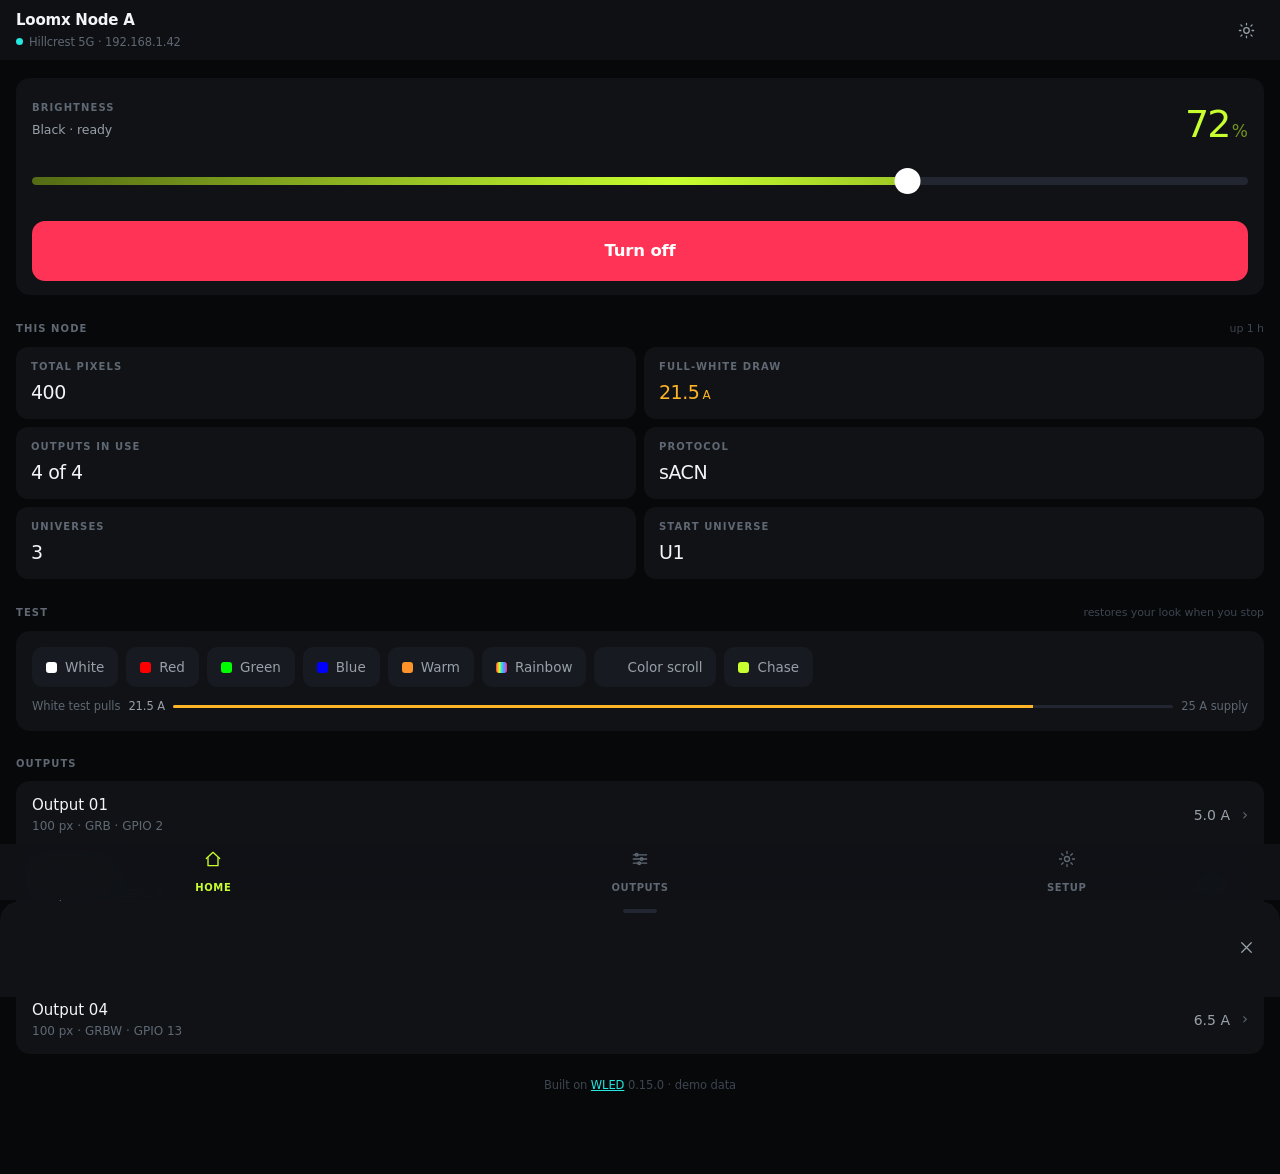
==== commit 31a073c3: "feat: automate WLED releases and live control handoff" ====
--- a/loomx/ui/index.htm
+++ b/loomx/ui/index.htm
@@ -54,6 +54,10 @@
 .iconbtn{width:36px;height:36px;border-radius:9px;display:grid;place-items:center;color:var(--t2)}
 .iconbtn:active{background:var(--s2)}
 .iconbtn svg{width:19px;height:19px;stroke:currentColor;fill:none;stroke-width:1.6;stroke-linecap:round;stroke-linejoin:round}
+.live-resume{display:none;min-height:36px;padding:0 12px;border-radius:9px;background:var(--lime);
+  color:var(--ink);font-size:11px;font-weight:700;letter-spacing:.035em;white-space:nowrap}
+.live-resume.on{display:block}
+.live-resume:active{filter:brightness(.92)}
 
 main{padding:0 var(--pad)}
 .view{display:none;padding:18px 0 8px}
@@ -264,6 +268,19 @@
 .saved.on{opacity:1}
 .foot{padding:22px 0 8px;text-align:center;font-size:11.5px;color:var(--t4);line-height:1.6}
 .foot a{color:var(--cyan)}
+.live-splash{position:fixed;inset:0;z-index:80;display:none;align-items:center;justify-content:center;
+  padding:calc(28px + env(safe-area-inset-top)) 24px calc(28px + env(safe-area-inset-bottom));
+  background:var(--bg)}
+.live-splash.on{display:flex}
+.live-panel{width:min(100%,420px);text-align:center}
+.live-mark{width:54px;height:54px;margin:0 auto 24px;border-radius:50%;display:grid;place-items:center;
+  color:var(--cyan);background:var(--s1)}
+.live-mark svg{width:25px;height:25px;stroke:currentColor;fill:none;stroke-width:1.7;
+  stroke-linecap:round;stroke-linejoin:round}
+.live-panel .lbl{color:var(--cyan)}
+.live-panel h2{margin-top:10px;font-size:28px;line-height:1.12;font-weight:500;letter-spacing:-.035em}
+.live-panel p{max-width:330px;margin:12px auto 26px;color:var(--t2);font-size:14px}
+.live-panel .btn{width:100%}
 </style>
 </head>
 <body>
@@ -274,6 +291,7 @@
     <span><i class="dot" id="hDot"></i><span id="hNet">connecting...</span></span>
   </div>
   <span class="saved" id="hSaved">saved</span>
+  <button class="live-resume" id="hLiveResume">Resume data</button>
   <button class="iconbtn" id="hId" title="Flash the lights so you can find this node">
     <svg viewBox="0 0 24 24"><path d="M12 3v2M12 19v2M5 12H3M21 12h-2M6.3 6.3 4.9 4.9M19.1 19.1l-1.4-1.4M17.7 6.3l1.4-1.4M4.9 19.1l1.4-1.4"/><circle cx="12" cy="12" r="3.5"/></svg>
   </button>
@@ -346,6 +364,18 @@
   <div class="sb" id="shB"></div>
 </div>
 
+<div class="live-splash" id="liveSplash" role="dialog" aria-modal="true" aria-labelledby="liveTitle">
+  <div class="live-panel">
+    <div class="live-mark">
+      <svg viewBox="0 0 24 24"><path d="M5 8.5a9 9 0 0 1 14 0M8 12a5 5 0 0 1 8 0"/><circle cx="12" cy="16" r="1.5"/></svg>
+    </div>
+    <span class="lbl" id="liveMode">Live data</span>
+    <h2 id="liveTitle">This node is receiving data</h2>
+    <p>The incoming stream has control of the lights. Override it temporarily to use this screen.</p>
+    <button class="btn pri" id="liveOverride">Override temporarily</button>
+  </div>
+</div>
+
 <script>
 (function(){
 "use strict";
@@ -378,9 +408,12 @@
    Real WLED JSON API, with a local stand-in when nothing answers so the page
    can be reviewed on a desktop before it is ever uploaded. */
 var MOCK=false;
+var BLACK=[0,0,0];
+var HIGHLIGHT=[200,255,47];
 var MEM={
-  info:{name:'Loomx Node A',ver:'0.15.0',uptime:5360000,ip:'192.168.1.42',ssid:'Hillcrest 5G',rssi:-54,ap:false,arch:'esp32'},
-  state:{on:true,bri:184,seg:[{fx:0,col:[[255,170,80]]}]},
+  info:{name:'Loomx Node A',ver:'0.15.0',uptime:5360000,ip:'192.168.1.42',ssid:'Hillcrest 5G',rssi:-54,ap:false,arch:'esp32',live:false,liveMode:'',liveIp:''},
+  state:{on:true,bri:184,seg:[{fx:0,col:[BLACK.slice()]}]},
+  startup:{on:true,bri:184,ps:0},
   outs:[
     {len:100,type:'WS2812B / SK6812',order:'GRB',pin:2},
     {len:100,type:'WS2812B / SK6812',order:'GRB',pin:4},
@@ -412,6 +445,7 @@
         ip:info.ip||location.hostname,ssid:info.ssid||'',
         rssi:(info.wifi&&info.wifi.signal)||0,ap:!!(info.wifi&&info.wifi.ap),arch:info.arch||'esp32'};
       S.on=!!st.on; S.bri=st.bri==null?128:st.bri;
+      syncLive(st,info);
       var sg=st.seg&&st.seg[0];
       S.col=(sg&&sg.col&&sg.col[0])||S.col;
       S.fx=(sg&&sg.fx)||0;
@@ -422,14 +456,23 @@
       return req('/json/cfg').catch(function(){return null});
     }).then(function(cfg){
       S.outs=busesFrom(cfg)||S.outs; S.net=netFrom(cfg)||S.net; S.ap=apFrom(cfg)||S.ap;
+      S.startup=startupFrom(cfg);
     }).catch(function(){
       MOCK=true;
       S.info=copy(MEM.info); S.on=MEM.state.on; S.bri=MEM.state.bri;
+      S.live=!!MEM.info.live; S.liveMode=MEM.info.liveMode||''; S.liveIp=MEM.info.liveIp||'';
+      S.liveOverride=0;
       S.col=MEM.state.seg[0].col[0].slice(); S.fx=MEM.state.seg[0].fx||0;
       S.outs=MEM.outs.map(copy); S.net=copy(MEM.net); S.ap=copy(MEM.ap);
+      S.startup=copy(MEM.startup);
     });
   },
   setState:function(p){ if(MOCK){ assign(MEM.state,p); return Promise.resolve(); } return req('/json/state',p); },
+  setStartupBrightness:function(){
+    S.startup={on:true,bri:S.bri,ps:0};
+    if(MOCK){ MEM.startup=copy(S.startup); return Promise.resolve(); }
+    return req('/json/cfg',{def:{on:true,bri:S.bri,ps:0}});
+  },
   /* pixel count, type, order and pin all live on the LED bus config */
   setBus:function(i,patch){
     if(S.outs[i]) assign(S.outs[i],patch);
@@ -495,13 +538,83 @@
 }
 function apFrom(cfg){ var a=cfg&&cfg.ap;
   return a?{ssid:a.ssid||'Loomx Node',pass:a.psk||'loomx1234'}:null }
+function startupFrom(cfg){ var d=cfg&&cfg.def;
+  return d?{on:!!d.on,bri:d.bri==null?128:d.bri,ps:d.ps||0}:null }
 
 /* ------------------------------------------------------------------- state */
-var S={info:{},on:true,bri:184,col:[255,170,80],fx:0,eff:null,
-  outs:[],net:{},ap:{},view:'home',test:null,pre:null};
+var S={info:{},on:true,bri:184,col:BLACK.slice(),fx:0,eff:null,
+  outs:[],net:{},ap:{},startup:null,view:'home',test:null,
+  live:false,liveMode:'',liveIp:'',liveOverride:0};
 var pct=function(){return Math.round(S.bri/255*100)};
 var totalPx=function(){return S.outs.reduce(function(a,o){return a+o.len},0)};
 var totalA=function(){return S.outs.reduce(function(a,o){return a+ampsOf(o)},0)};
+function blackPayload(){
+  return {on:true,bri:S.bri,
+    seg:[{fx:0,pal:0,col:[BLACK.slice(),BLACK.slice(),BLACK.slice()]}]};
+}
+function setBlackLocal(){
+  S.on=true; S.fx=0; S.col=BLACK.slice();
+}
+function isBlackState(){
+  return !S.test&&S.fx===0&&S.col.join()===BLACK.join();
+}
+/* Normal operation is intentionally on at the last brightness but outputting
+   black. Tests are temporary and always return here. */
+function resumeBlack(){
+  S.test=null; setBlackLocal();
+  $('#tbar').classList.remove('on');
+  return api.setState(blackPayload());
+}
+/* Persist only completed brightness adjustments, not every drag event, to
+   avoid needless configuration writes to flash. */
+function persistStartupBrightness(){
+  if(S.bri<1) return Promise.resolve();
+  var d=S.startup;
+  if(d&&d.on&&d.ps===0&&d.bri===S.bri) return Promise.resolve();
+  return api.setStartupBrightness();
+}
+function syncLive(st,info){
+  st=st||{}; info=info||{};
+  S.live=!!info.live;
+  S.liveMode=info.lm||'';
+  S.liveIp=info.lip||'';
+  S.liveOverride=st.lor==null?0:Number(st.lor)||0;
+}
+function liveNodeName(){
+  var n=(S.info.name||'').trim();
+  if(!n) return 'This node';
+  var m=n.match(/\bNode\s*#?\s*([A-Za-z0-9]+)\b/i);
+  return m?('Node '+m[1]):n;
+}
+function paintLive(){
+  var blocked=S.live&&S.liveOverride===0;
+  $('#liveSplash').classList.toggle('on',blocked);
+  $('#liveSplash').setAttribute('aria-hidden',blocked?'false':'true');
+  $('#hLiveResume').classList.toggle('on',S.live&&S.liveOverride>0);
+  $('#liveTitle').textContent=liveNodeName()+' is receiving data';
+  var detail=S.liveMode||'Live data';
+  if(S.liveIp) detail+=' · '+S.liveIp;
+  $('#liveMode').textContent=detail;
+}
+function overrideLive(){
+  var previous=S.liveOverride;
+  S.liveOverride=1; S.test=null; setBlackLocal(); paintLive(); renderHome();
+  var p=blackPayload(); p.lor=1;
+  return api.setState(p).then(flashSaved,function(){
+    S.liveOverride=previous; paintLive();
+  });
+}
+function resumeLive(){
+  var previous=S.liveOverride;
+  S.liveOverride=0; paintLive();
+  return api.setState({lor:0}).then(function(){
+    flashSaved();
+  },function(){
+    S.liveOverride=previous; paintLive();
+  });
+}
+$('#liveOverride').onclick=overrideLive;
+$('#hLiveResume').onclick=resumeLive;
 function uniCount(){
   var ch=0; S.outs.forEach(function(o){ ch+=o.len*(typeOf(o.type).w?4:3) });
   return Math.max(1,Math.ceil(ch/510));
@@ -601,12 +714,15 @@
 function paintFill(){
   var f=$('#briTex'); if(!f) return;
   var t=S.test?testOf(S.test):null;
-  var fx=t?(t.fx||0):(S.fx||0);
+  var ready=isBlackState();
+  var fx=ready?0:(t?(t.fx||0):(S.fx||0));
   var kind=barKind(fx);
-  var c=(t?t.c:S.col)||[255,170,80];
+  /* Black emits no visible hue, so the control keeps the design-system
+     highlighter color while still reporting the real black output state. */
+  var c=ready?HIGHLIGHT:((t?t.c:S.col)||HIGHLIGHT);
   /* the label is cheap to rewrite; the animation is not, so name it first and leave */
   var lbl=$('#briFx');
-  if(lbl) lbl.textContent = t ? t.n : (fx?fxName(fx):'Solid color');
+  if(lbl) lbl.textContent = ready ? 'Black · ready' : (t ? t.n : (fx?fxName(fx):'Solid color'));
   var sig=kind+'|'+c.join(',');
   if(sig===fillSig) return;                 /* nothing changed - do not restart it */
   fillSig=sig;
@@ -636,26 +752,34 @@
     var cx=e.touches?e.touches[0].clientX:e.clientX;
     var p=clamp(Math.round((cx-r.left)/r.width*100),0,100);
     S.bri=Math.round(p*255/100); S.on=p>0;
+    if(S.on&&!S.test) setBlackLocal();
     $('#briVal').innerHTML=p+'<i>%</i>'; setKnob(p); paintPower();
-    push('bri',function(){return api.setState({on:S.on,bri:S.bri})},120);
+    push('bri',function(){
+      return api.setState(S.on&&!S.test?blackPayload():{on:S.on,bri:S.bri});
+    },120);
   }
   el.addEventListener('pointerdown',function(e){drag=true;set(e);e.preventDefault()});
   el.addEventListener('pointermove',function(e){if(drag)set(e)});
-  window.addEventListener('pointerup',function(){drag=false});
+  window.addEventListener('pointerup',function(){
+    if(drag&&S.bri>0) push('startupBri',persistStartupBrightness,400);
+    drag=false;
+  });
   window.addEventListener('pointercancel',function(){drag=false});
 })();
 $('#btnPwr').onclick=function(){
   S.on=!S.on;
   /* coming back from off with the dial at zero would look broken, so give it a level */
   if(S.on&&S.bri<8) S.bri=128;
-  api.setState(S.on?{on:true,bri:S.bri}:{on:false}).then(flashSaved,function(){});
+  var change=S.on
+    ? resumeBlack().then(persistStartupBrightness)
+    : api.setState({on:false});
+  change.then(flashSaved,function(){});
   renderHome();
 };
 
 function toggleTest(k){
   if(S.test===k) return stopTest();
   var t=null; TESTS.forEach(function(x){if(x.k===k)t=x});
-  if(!S.pre) S.pre={on:S.on,bri:S.bri,fx:S.fx,col:S.col.slice()};
   S.test=k; S.fx=t.fx||0;
   $('#tbar').classList.add('on');
   $('#tbarT').textContent=t.n+' test running';
@@ -665,19 +789,15 @@
       col:[t.c,[0,0,0],[0,0,0]]}]}).then(renderHome,renderHome);
 }
 function stopTest(){
-  S.test=null; $('#tbar').classList.remove('on');
-  var p=S.pre; S.pre=null;
   var done=function(){renderHome()};
-  if(p){ S.fx=p.fx; S.col=p.col.slice();
-    return api.setState({on:p.on,bri:p.bri,seg:[{fx:p.fx,col:[p.col,[0,0,0],[0,0,0]]}]}).then(done,done) }
-  done();
+  return resumeBlack().then(done,done);
 }
 $('#tbarStop').onclick=stopTest;
 $('#hId').onclick=function(){
   var el=$('#hId'); el.style.color='var(--acc)';
-  var keep={on:S.on,bri:S.bri}, i=0;
+  var i=0;
   (function blink(){
-    if(i++>=6){ api.setState(keep); el.style.color=''; return }
+    if(i++>=6){ resumeBlack().then(function(){renderHome()}); el.style.color=''; return }
     api.setState({on:true,bri:255,seg:[{fx:0,col:[[255,255,255]]}]});
     setTimeout(function(){ api.setState({on:false});
       setTimeout(blink,150) },150);
@@ -975,10 +1095,10 @@
 function calibrate(idx,toAll){
   var o=S.outs[idx], isW=!!typeOf(o.type).w;
   var answers=[], total=isW?3:2;
-  var prev={order:o.order,on:S.on,bri:S.bri};
+  var prev={order:o.order};
   onClose=function(){
     api.setBus(idx,{order:prev.order}).then(function(){
-      return api.setState({on:prev.on,bri:prev.bri,seg:[{fx:0}]});
+      return resumeBlack();
     },function(){}).then(function(){ renderOuts() },function(){});
   };
 
@@ -1039,7 +1159,7 @@
       function(){
         $('#calAgain').onclick=function(){ calibrate(idx,toAll) };
         $('#calOk').onclick=function(){
-          api.setState({on:prev.on,bri:prev.bri,seg:[{fx:0}]}).then(function(){
+          resumeBlack().then(function(){
             flashSaved(); closeSheet(); renderOuts(); renderHome();
           },function(){});
         };
@@ -1254,7 +1374,7 @@
 
 function sheetFirmware(){
   sheet('Update firmware',
-    '<div class="note w"><i></i><span><b>Use a Loomx firmware build for this exact board</b>'+
+    '<div class="note w"><i></i><span><b>Use a Loomx firmware build for this exact board</b> '+
       'Installing a stock WLED build replaces the Loomx interface. The node reboots after a successful update.</span></div>'+
     '<form id="fwForm" method="POST" action="/update" enctype="multipart/form-data">'+
       '<div class="fldrow"><span class="lbl">Firmware file</span>'+
@@ -1301,7 +1421,7 @@
   var safeName=(S.info.name||'loomx-node').toLowerCase()
     .replace(/[^a-z0-9]+/g,'-').replace(/^-|-$/g,'')||'loomx-node';
   sheet('Export configuration',
-    '<div class="note o"><i></i><span><b>Keep both files together</b>'+
+    '<div class="note o"><i></i><span><b>Keep both files together</b> '+
       'Configuration contains hardware and network settings. Presets contains saved looks and playlists. '+
       'WLED intentionally excludes passwords from backups.</span></div>'+
     '<div class="fldrow"><a class="btn pri" style="width:100%" href="/cfg.json" download="'+
@@ -1325,6 +1445,7 @@
   $('#hDot').className='dot'+(ap?' ap':(S.info.ssid?'':' off'));
   $('#hNet').textContent=ap?('Access point · '+S.ap.ssid)
     :(S.info.ssid?(S.info.ssid+' · '+(S.info.ip||'')):'No network');
+  paintLive();
   if(S.view==='home') renderHome();
   if(S.view==='out') renderOuts();
   if(S.view==='set') renderSetup();
@@ -1332,22 +1453,38 @@
 window.addEventListener('resize',function(){ if(S.view==='home') setKnob(pct()) });
 
 api.load().then(function(){
+  /* Loading the UI establishes the safe idle state without changing the
+     brightness stored by WLED. An active stream keeps control until the
+     operator explicitly requests a temporary override. */
+  if(S.live&&S.liveOverride===0) return Promise.resolve();
+  return persistStartupBrightness().then(resumeBlack,resumeBlack);
+}).then(function(){
   paint();
-  /* stay honest if someone drives the node from Loomx Ctrl while this is open */
+},function(){
+  paint();
+}).then(function(){
+  /* Stay honest if Loomx Ctrl starts or stops a stream while this is open. */
   setInterval(function(){
-    if(MOCK||S.test||$('#sheet').classList.contains('on')) return;
-    req('/json/state').then(function(st){
+    if(MOCK) return;
+    req('/json/si').then(function(j){
+      var st=j.state||{}, info=j.info||{};
+      var wasLive=S.live, wasOverride=S.liveOverride;
+      syncLive(st,info); paintLive();
+      if(wasLive&&!S.live&&!S.test) resumeBlack().then(function(){
+        if(S.view==='home') renderHome();
+      },function(){});
+      if(S.test||$('#sheet').classList.contains('on')||(S.live&&S.liveOverride===0)) return;
       var sg=st.seg&&st.seg[0], col=sg&&sg.col&&sg.col[0];
       var moved=st.bri!=null&&Math.abs(st.bri-S.bri)>2;
       var recol=col&&col.join()!==S.col.join();
       var refx=sg&&sg.fx!=null&&sg.fx!==S.fx;
-      if(moved||recol||refx||(st.on!=null&&!!st.on!==S.on)){
+      if(moved||recol||refx||(st.on!=null&&!!st.on!==S.on)||wasOverride!==S.liveOverride){
         if(st.bri!=null) S.bri=st.bri;
         S.on=!!st.on; if(col) S.col=col.slice(); if(refx) S.fx=sg.fx;
         if(S.view==='home') renderHome();
       }
     },function(){});
-  },4000);
+  },2000);
 });
 window.LOOMX={S:S,api:api,go:go,calibrate:calibrate,
   addOutput:addOutput,removeOutput:removeOutput,setOutCount:setOutCount,freePin:freePin,MAXOUT:MAXOUT,
@@ -1355,6 +1492,7 @@
   global:sheetGlobal,ports:sheetPorts,wifi:sheetWifi,proto:sheetProto,ap:sheetAp,name:sheetName,
   firmware:sheetFirmware,backup:sheetBackup},
   closeSheet:function(){closeSheet()},toggleTest:toggleTest,uniCount:uniCount,
+  overrideLive:overrideLive,resumeLive:resumeLive,paintLive:paintLive,syncLive:syncLive,
   totalPx:totalPx,totalA:totalA,typeOf:typeOf};
 })();
 </script>
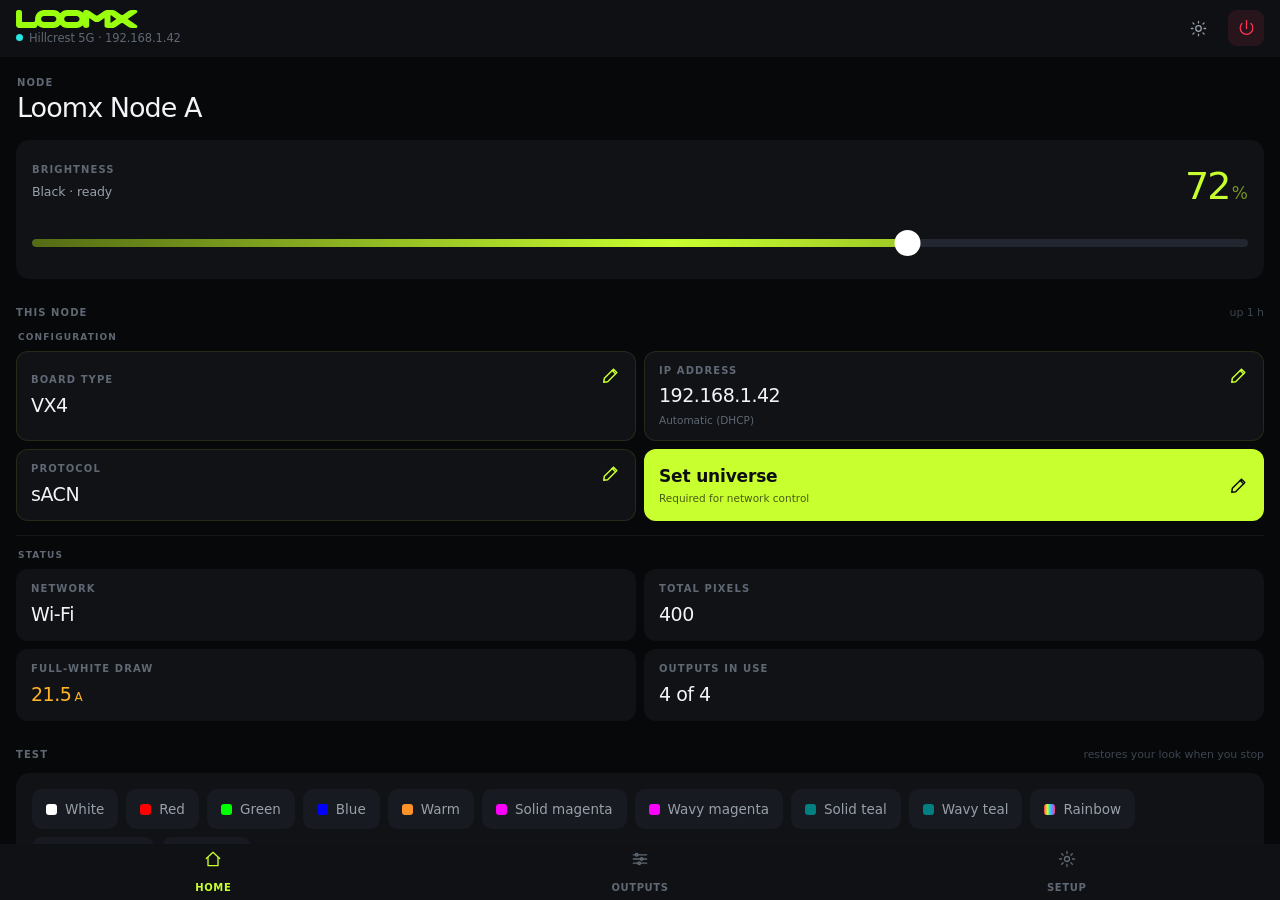
==== commit a8303516: "Node UI: Loomx node control page, security and Wi-Fi settings, branding" ====
--- a/loomx/ui/index.htm
+++ b/loomx/ui/index.htm
@@ -27,12 +27,13 @@
   --r2:14px; --ease:cubic-bezier(.22,.8,.26,1); --pad:16px;
 }
 *{box-sizing:border-box;margin:0;padding:0;-webkit-tap-highlight-color:transparent}
-html{-webkit-text-size-adjust:100%}
+html{height:100%;height:100dvh;overflow:hidden;-webkit-text-size-adjust:100%;touch-action:manipulation}
 body{
   background:var(--bg); color:var(--t1);
   font:400 15px/1.45 -apple-system,BlinkMacSystemFont,"Segoe UI",Roboto,system-ui,sans-serif;
   letter-spacing:-.006em; font-variant-numeric:tabular-nums; -webkit-font-smoothing:antialiased;
-  min-height:100vh; padding-bottom:calc(64px + env(safe-area-inset-bottom)); overscroll-behavior-y:contain;
+  height:100%;height:100dvh;min-height:0;display:flex;flex-direction:column;overflow:hidden;
+  overscroll-behavior:none;
 }
 button,input,select{font:inherit;color:inherit;background:none;border:0;outline:0;font-variant-numeric:tabular-nums}
 button{cursor:pointer}
@@ -42,28 +43,37 @@
 h1{font-size:17px;font-weight:600;letter-spacing:-.02em}
 
 header{
-  position:sticky;top:0;z-index:20;background:rgba(16,18,22,.94);backdrop-filter:saturate(160%) blur(14px);
+  position:relative;z-index:20;flex:0 0 auto;background:rgba(16,18,22,.94);backdrop-filter:saturate(160%) blur(14px);
   padding:calc(10px + env(safe-area-inset-top)) var(--pad) 10px;
   display:flex;align-items:center;gap:12px
 }
 header .who{flex:1 1 auto;min-width:0}
-header .who b{display:block;font-size:15px;font-weight:600;letter-spacing:-.015em;white-space:nowrap;overflow:hidden;text-overflow:ellipsis}
+header .brand-logo{display:block;width:122px;max-width:28vw;height:auto}
 header .who span{display:flex;align-items:center;gap:6px;font-size:11.5px;color:var(--t3);margin-top:1px}
 .dot{width:7px;height:7px;border-radius:50%;background:var(--cyan);flex:0 0 auto}
 .dot.ap{background:var(--amber)} .dot.off{background:var(--t4)}
 .iconbtn{width:36px;height:36px;border-radius:9px;display:grid;place-items:center;color:var(--t2)}
 .iconbtn:active{background:var(--s2)}
 .iconbtn svg{width:19px;height:19px;stroke:currentColor;fill:none;stroke-width:1.6;stroke-linecap:round;stroke-linejoin:round}
+.power-btn.lit{color:var(--red);background:rgba(255,71,87,.10)}
+.power-btn.dark{color:var(--lime);background:rgba(200,255,47,.10)}
 .live-resume{display:none;min-height:36px;padding:0 12px;border-radius:9px;background:var(--lime);
   color:var(--ink);font-size:11px;font-weight:700;letter-spacing:.035em;white-space:nowrap}
 .live-resume.on{display:block}
 .live-resume:active{filter:brightness(.92)}
-
-main{padding:0 var(--pad)}
+.btn.wifi-connect{display:none;width:100%;flex:none;margin-bottom:12px}
+.btn.wifi-connect.on{display:flex}
+.home-node-title{margin:1px 1px 16px}
+.home-node-title .lbl{display:block;margin-bottom:2px}
+.home-node-title h1{font-size:27px;font-weight:500;line-height:1.18;letter-spacing:-.035em;
+  overflow-wrap:anywhere}
+
+main{flex:1 1 auto;min-height:0;overflow-y:auto;overscroll-behavior-y:contain;
+  -webkit-overflow-scrolling:touch;padding:0 var(--pad)}
 .view{display:none;padding:18px 0 8px}
 .view.on{display:block}
 nav{
-  position:fixed;left:0;right:0;bottom:0;z-index:30;display:flex;
+  position:relative;z-index:30;display:flex;flex:0 0 auto;width:100%;transform:translateZ(0);
   background:rgba(16,18,22,.96);backdrop-filter:saturate(160%) blur(14px);
   padding-bottom:env(safe-area-inset-bottom)
 }
@@ -143,13 +153,41 @@
 .btn.quiet{background:var(--s2);color:var(--t1);font-weight:500}
 .btn.bad{background:var(--pink);color:var(--ink);font-weight:600}
 .btn.sm{min-height:38px;padding:0 14px;font-size:13px;border-radius:9px;flex:0 0 auto}
+.btn[disabled]{cursor:default;opacity:.38}
+.ota-progress{height:7px;margin-top:10px;border-radius:5px;background:var(--s3);overflow:hidden}
+.ota-progress i{display:block;width:0;height:100%;border-radius:inherit;background:var(--lime);
+  transition:width .18s var(--ease)}
+.ota-meta{margin-top:12px;padding:12px 14px;border-radius:11px;background:var(--s2)}
+.ota-meta div{display:flex;gap:12px;font-size:12px;line-height:1.7}
+.ota-meta span:first-child{flex:1 1 auto;color:var(--t3)}
+.ota-meta span:last-child{color:var(--t2);text-align:right;overflow-wrap:anywhere}
 
 .stats{display:grid;grid-template-columns:1fr 1fr;gap:8px}
-.stats>div{background:var(--s1);padding:13px 15px;border-radius:12px}
+.stats>div,.stats>button{background:var(--s1);padding:13px 15px;border-radius:12px}
+.stats>button{width:100%;color:inherit;text-align:left}
 .stats .k{font-size:10px;letter-spacing:.11em;text-transform:uppercase;color:var(--t3);font-weight:600}
 .stats .v{font-size:19px;margin-top:4px;letter-spacing:-.025em}
 .stats .v i{font-style:normal;font-size:12px;color:var(--t3);margin-left:3px}
 .stats .v.hot,.stats .v.hot i{color:var(--amber)}
+.stats .next{display:block;margin-top:3px;color:var(--t3);font-size:10.5px}
+.node-groups{display:grid;gap:14px}
+.node-group+.node-group{padding-top:13px;border-top:1px solid var(--hair)}
+.node-group-label{margin:0 2px 7px;color:var(--t3);font-size:9px;font-weight:700;
+  letter-spacing:.13em;text-transform:uppercase}
+.node-group.config .stat-edit{box-shadow:inset 0 0 0 1px rgba(200,255,47,.11)}
+.stat-edit{position:relative}
+.stat-edit:active{background:var(--s2)}
+.stat-edit svg{position:absolute;right:15px;top:14px;width:20px;height:20px;fill:none;
+  stroke:var(--lime);stroke-width:1.8;stroke-linecap:round;stroke-linejoin:round}
+.stat-edit.unset{background:var(--lime);color:var(--ink)}
+.stat-edit.unset:active{filter:brightness(.92)}
+.stat-edit.unset svg{top:50%;transform:translateY(-50%);stroke:var(--ink)}
+.stat-edit .set-title{padding-right:30px;font-size:17px;font-weight:700;letter-spacing:-.01em}
+.stat-edit .set-hint{display:block;margin-top:3px;color:rgba(4,5,6,.65);font-size:10.5px}
+.stat-edit .next.static{color:var(--lime);font-weight:600}
+.stat-edit .universe-count{display:block;margin-top:1px;color:var(--t2);font-size:11.5px;font-weight:600}
+.stat-edit .next.available{margin-top:4px;color:var(--lime);font-size:11.5px;font-weight:600}
+.seg button.static-mode.on{background:var(--lime);color:var(--ink)}
 
 .out{background:var(--s1);border-radius:var(--r2);overflow:hidden}
 .out+.out{margin-top:10px}
@@ -157,6 +195,9 @@
 .out .oh b{flex:1 1 auto;font-size:13px;font-weight:700;letter-spacing:.06em;color:var(--lime)}
 .out .oh .gp{font-size:10.5px;color:var(--t3);letter-spacing:.06em;background:var(--s2);
   padding:3px 8px;border-radius:6px}
+.out-test{min-height:30px;padding:0 10px;border-radius:8px;background:rgba(200,255,47,.10);
+  color:var(--lime);font-size:11px;font-weight:700;white-space:nowrap}
+.out-test:active{background:rgba(200,255,47,.18)}
 .out .ob{padding:0 16px 14px}
 .step{display:flex;align-items:center;gap:10px}
 .step button{width:56px;height:52px;border-radius:11px;background:var(--s2);color:var(--lime);display:grid;place-items:center;font-size:24px;font-weight:400;line-height:1;flex:0 0 auto}
@@ -169,6 +210,13 @@
 .sel{width:100%;height:44px;border-radius:10px;background:var(--s2);padding:0 34px 0 12px;font-size:14px;
   background-image:url("data:image/svg+xml;utf8,<svg xmlns='http://www.w3.org/2000/svg' viewBox='0 0 24 24' fill='none' stroke='%2361676f' stroke-width='2' stroke-linecap='round'><path d='m6 9 6 6 6-6'/></svg>");
   background-repeat:no-repeat;background-position:right 11px center;background-size:15px}
+.order-control{display:flex;align-items:center;gap:6px}
+.order-control .sel{min-width:0;flex:1 1 auto}
+.detect-order{width:44px;height:44px;border-radius:10px;background:var(--s2);color:var(--lime);
+  display:grid;place-items:center;flex:0 0 auto}
+.detect-order:active{background:var(--s3)}
+.detect-order svg{width:17px;height:17px;stroke:currentColor;fill:none;stroke-width:1.7;
+  stroke-linecap:round;stroke-linejoin:round}
 /* sits directly under the field it changes, at the weight a once-per-install action earns */
 .detect{display:flex;align-items:center;gap:8px;width:100%;min-height:40px;margin-top:8px;
   color:var(--lime);font-size:13px;font-weight:600;text-align:left}
@@ -216,6 +264,17 @@
 .note.o{background:rgba(200,255,47,.09)} .note.o i{background:var(--lime)}
 .note.b{background:rgba(255,61,135,.10)} .note.b i{background:var(--pink)}
 .note b{color:var(--t1);font-weight:600;display:block;margin-bottom:2px}
+.universe-summary{display:grid;grid-template-columns:1fr 1fr;gap:8px;margin-top:12px}
+.universe-summary>div{padding:12px 14px;border-radius:11px;background:var(--s2)}
+.universe-summary span{display:block;color:var(--t3);font-size:10px;font-weight:600;
+  letter-spacing:.1em;text-transform:uppercase}
+.universe-summary b{display:block;margin-top:4px;color:var(--t1);font-size:18px;font-weight:500}
+.universe-summary .available{background:rgba(200,255,47,.09)}
+.universe-summary .available b{color:var(--lime)}
+.network-fields.off{opacity:.38}
+.network-fields.off input{pointer-events:none}
+.field-error{min-height:18px;padding-top:8px;color:var(--pink);font-size:11.5px}
+.field-error.ok{color:var(--lime)}
 
 #tbar{position:fixed;left:12px;right:12px;bottom:calc(68px + env(safe-area-inset-bottom));z-index:40;
   display:none;align-items:center;gap:12px;padding:11px 12px 11px 15px;border-radius:13px;
@@ -225,9 +284,9 @@
 #tbar .tl b{display:block;font-size:13px;font-weight:600}
 #tbar .tl small{font-size:11.5px;color:var(--t3)}
 
-#scrim{position:fixed;inset:0;z-index:50;background:rgba(4,5,6,.6);opacity:0;pointer-events:none;transition:opacity .22s var(--ease)}
+#scrim{position:fixed;inset:0;z-index:85;background:rgba(4,5,6,.6);opacity:0;pointer-events:none;transition:opacity .22s var(--ease)}
 #scrim.on{opacity:1;pointer-events:auto}
-#sheet{position:fixed;left:0;right:0;bottom:0;z-index:60;background:var(--s1);border-radius:20px 20px 0 0;
+#sheet{position:fixed;left:0;right:0;bottom:0;z-index:90;background:var(--s1);border-radius:20px 20px 0 0;
   transform:translateY(101%);transition:transform .3s var(--ease);max-height:92vh;display:flex;flex-direction:column}
 #sheet.on{transform:none}
 #sheet .sh{display:flex;align-items:center;gap:12px;padding:16px 16px 12px}
@@ -273,6 +332,7 @@
   background:var(--bg)}
 .live-splash.on{display:flex}
 .live-panel{width:min(100%,420px);text-align:center}
+.live-logo{display:block;width:162px;max-width:100%;height:auto;margin:0 auto 28px}
 .live-mark{width:54px;height:54px;margin:0 auto 24px;border-radius:50%;display:grid;place-items:center;
   color:var(--cyan);background:var(--s1)}
 .live-mark svg{width:25px;height:25px;stroke:currentColor;fill:none;stroke-width:1.7;
@@ -281,13 +341,47 @@
 .live-panel h2{margin-top:10px;font-size:28px;line-height:1.12;font-weight:500;letter-spacing:-.035em}
 .live-panel p{max-width:330px;margin:12px auto 26px;color:var(--t2);font-size:14px}
 .live-panel .btn{width:100%}
+.live-controls{margin:0 0 16px;text-align:left}
+.live-control-head{display:flex;align-items:center;gap:12px;margin-bottom:8px}
+.live-control-head .lbl{flex:1 1 auto}
+.live-control-head strong{font-size:20px;font-weight:500;letter-spacing:-.025em}
+.live-range{width:100%;height:40px;display:block;appearance:none;-webkit-appearance:none;background:transparent}
+.live-range::-webkit-slider-runnable-track{height:8px;border-radius:5px;background:var(--s3)}
+.live-range::-webkit-slider-thumb{width:30px;height:30px;margin-top:-11px;border:0;border-radius:50%;
+  appearance:none;-webkit-appearance:none;background:var(--lime)}
+.live-range::-moz-range-track{height:8px;border-radius:5px;background:var(--s3)}
+.live-range::-moz-range-thumb{width:30px;height:30px;border:0;border-radius:50%;background:var(--lime)}
+.live-panel .live-power{width:42px;height:42px;min-height:42px;padding:0;border-radius:11px;flex:0 0 auto;
+  display:grid;place-items:center}
+.live-power svg{width:20px;height:20px;fill:none;stroke:currentColor;stroke-width:1.7;
+  stroke-linecap:round;stroke-linejoin:round}
+.live-power.on{background:rgba(200,255,47,.10);color:var(--lime)}
+.live-power.off{background:var(--red);color:#fff}
+.ota-splash{position:fixed;inset:0;z-index:100;display:none;align-items:center;justify-content:center;
+  padding:calc(28px + env(safe-area-inset-top)) 24px calc(28px + env(safe-area-inset-bottom));
+  background:var(--bg)}
+.ota-splash.on{display:flex}
+.ota-panel{width:min(100%,420px);text-align:center}
+.ota-loader{width:58px;height:58px;margin:0 auto 24px;border-radius:50%;display:grid;place-items:center;
+  background:var(--s1)}
+.ota-loader i{width:25px;height:25px;border:2px solid var(--s3);border-top-color:var(--lime);
+  border-radius:50%;animation:sp .8s linear infinite}
+.ota-panel .lbl{color:var(--lime)}
+.ota-panel h2{margin-top:10px;font-size:28px;line-height:1.12;font-weight:500;letter-spacing:-.035em}
+.ota-panel>p{max-width:350px;margin:12px auto 0;color:var(--t2);font-size:14px}
+.ota-panel .ota-progress{margin:24px 0 0;height:8px}
+.ota-caution{padding:14px 16px;margin-top:16px;border-radius:11px;background:rgba(255,179,39,.09);
+  color:var(--amber)!important;font-size:12.5px!important;line-height:1.45}
+.ota-panel .btn{width:100%;margin-top:18px}
 </style>
 </head>
 <body>
 
 <header>
   <div class="who">
-    <b id="hName">Loomx Node</b>
+    <svg class="brand-logo" viewBox="0 0 162 24" role="img" aria-label="Loomx">
+      <path d="M25.2978 13.895C25.2978 14.9714 24.4396 15.8444 23.3731 15.8742H8.92862C8.38298 15.8791 7.93655 15.4377 7.93655 14.8871V2.92768C7.93655 1.82153 7.26194 0.824498 6.23515 0.41279C4.73713 -0.147729 3.08533 -0.132848 1.59723 0.452473C0.620043 0.839379 0 1.81657 0 2.86816V19.8425C0 22.0349 1.7758 23.8107 3.96828 23.8107H25.3424C26.3494 23.8058 27.272 23.2254 27.7085 22.3127C27.9218 21.8613 28.0756 21.395 28.1648 20.9189C28.2492 20.4823 28.77 20.3137 29.0924 20.6163C31.2155 22.5955 34.0676 23.8058 37.1976 23.8058H49.5985C53.1054 23.8058 56.2602 22.2879 58.4378 19.8722C58.6214 19.6688 58.9289 19.6688 59.1124 19.8722C61.29 22.2879 64.4448 23.8058 67.9518 23.8058H80.3526C83.4975 23.8058 86.3497 22.5855 88.4777 20.5964C88.7951 20.2988 89.316 20.5319 89.2763 20.9784C89.187 22.0151 89.9112 22.9724 90.8834 23.3544C92.4063 23.9546 94.0977 23.9546 95.6206 23.3544C96.5978 22.9675 97.2178 21.9903 97.2178 20.9387V11.4644C97.2178 11.1073 97.6196 10.894 97.9122 11.0924L103.498 14.8623C105.844 16.4446 108.919 16.4446 111.265 14.8623L116.856 11.0924C117.153 10.894 117.55 11.1073 117.55 11.4644V20.9437C117.55 22.0449 118.24 23.027 119.271 23.4089C120.04 23.6966 120.849 23.8256 121.652 23.8107H127.873C129.455 23.8107 130.998 23.3395 132.312 22.4516L139.465 17.6252C140.303 17.0597 141.4 17.0597 142.238 17.6252L149.391 22.4516C150.7 23.3345 152.248 23.8107 153.83 23.8107H159.212C161.162 23.8107 161.94 21.2958 160.338 20.1897L148.294 11.9059L160.338 3.62213C161.955 2.51598 161.172 0.0010812 159.222 0.0010812H153.84C152.258 0.0010812 150.715 0.472314 149.401 1.36022L142.248 6.18663C141.41 6.75211 140.313 6.75211 139.475 6.18663L132.322 1.36022C131.008 0.472314 129.465 0.0010812 127.883 0.0010812H121.643C120.849 -0.0137998 120.05 0.12509 119.291 0.407829L119.247 0.42271C118.131 0.84434 117.064 1.38998 116.077 2.05466L108.775 6.97533C107.937 7.54081 106.841 7.54081 106.003 6.97533L98.7109 2.05962C97.6841 1.36518 96.5779 0.804657 95.4122 0.378067C93.9936 -0.137808 92.436 -0.117967 91.0174 0.402869L90.9975 0.41279C89.9658 0.789776 89.2812 1.77192 89.2812 2.86816C89.2812 3.29475 88.7852 3.49812 88.4777 3.21042C86.3546 1.22629 83.5024 0.0010812 80.3576 0.0010812H67.9567C64.4498 0.0010812 61.295 1.51895 59.1174 3.93463C58.9339 4.13801 58.6263 4.13801 58.4428 3.93463C56.2652 1.52391 53.1104 0.0010812 49.6034 0.0010812H37.4853C30.8583 0.0010812 25.3077 5.33345 25.3027 11.9109V13.895H25.2978ZM49.6034 15.8791H37.2026C35.0151 15.8791 33.2343 14.0984 33.2343 11.9109C33.2343 9.72336 35.0151 7.94259 37.2026 7.94259H49.6034C51.791 7.94259 53.5717 9.72336 53.5717 11.9109C53.5717 14.0984 51.791 15.8791 49.6034 15.8791ZM80.3576 15.8791H67.9567C65.7692 15.8791 63.9884 14.0984 63.9884 11.9109C63.9884 9.72336 65.7692 7.94259 67.9567 7.94259H80.3576C82.5451 7.94259 84.3259 9.72336 84.3259 11.9109C84.3259 14.0984 82.5451 15.8791 80.3576 15.8791ZM126.196 16.8762C125.899 17.0795 125.497 16.8663 125.497 16.5091V7.30271C125.497 6.94556 125.899 6.73227 126.196 6.93564L133.423 11.9059L126.196 16.8762Z" fill="#9AFF0D"/>
+    </svg>
     <span><i class="dot" id="hDot"></i><span id="hNet">connecting...</span></span>
   </div>
   <span class="saved" id="hSaved">saved</span>
@@ -295,10 +389,15 @@
   <button class="iconbtn" id="hId" title="Flash the lights so you can find this node">
     <svg viewBox="0 0 24 24"><path d="M12 3v2M12 19v2M5 12H3M21 12h-2M6.3 6.3 4.9 4.9M19.1 19.1l-1.4-1.4M17.7 6.3l1.4-1.4M4.9 19.1l1.4-1.4"/><circle cx="12" cy="12" r="3.5"/></svg>
   </button>
+  <button class="iconbtn power-btn lit" id="btnPwr" aria-label="Turn off" title="Turn off">
+    <svg viewBox="0 0 24 24"><path d="M12 2v10"/><path d="M6.3 5.7a8 8 0 1 0 11.4 0"/></svg>
+  </button>
 </header>
 
 <main>
   <section class="view on" id="v-home">
+    <div class="home-node-title"><span class="lbl">Node</span><h1 id="homeNodeName">Loomx</h1></div>
+    <button class="btn pri wifi-connect" id="homeWifiConnect">Connect to Wi-Fi</button>
     <div class="bri" id="briCard">
       <div class="top">
         <div class="tinfo"><span class="lbl">Brightness</span><span class="fxname" id="briFx"></span></div>
@@ -308,10 +407,9 @@
         <div class="trk"><div class="fil" id="briFil"><i class="tex" id="briTex"></i></div></div>
         <div class="kn" id="briKn"></div>
       </div>
-      <button class="pbig lit" id="btnPwr">Turn off</button>
     </div>
     <div class="sec"><span class="lbl">This node</span><em id="upStr"></em></div>
-    <div class="stats" id="statGrid"></div>
+    <div class="node-groups" id="statGrid"></div>
     <div class="sec"><span class="lbl">Test</span><em>restores your look when you stop</em></div>
     <div class="card">
       <div class="chips" id="testChips"></div>
@@ -335,13 +433,16 @@
   </section>
 
   <section class="view" id="v-set">
-    <div class="sec" style="margin-top:4px"><span class="lbl">Network</span></div>
+    <div class="sec" style="margin-top:4px"><span class="lbl">This node</span></div>
+    <div class="rows" id="setIdentity"></div>
+    <div class="sec"><span class="lbl">Network</span></div>
+    <button class="btn pri wifi-connect" id="setWifiConnect">Connect to Wi-Fi</button>
     <div class="rows" id="setNet"></div>
     <div class="sec"><span class="lbl">Show control</span></div>
     <div class="rows" id="setShow"></div>
     <div class="sec"><span class="lbl">Hardware</span></div>
     <div class="rows" id="setHw"></div>
-    <div class="sec"><span class="lbl">This node</span></div>
+    <div class="sec"><span class="lbl">Maintenance</span></div>
     <div class="rows" id="setNode"></div>
     <div class="foot" id="foot2"></div>
   </section>
@@ -366,13 +467,39 @@
 
 <div class="live-splash" id="liveSplash" role="dialog" aria-modal="true" aria-labelledby="liveTitle">
   <div class="live-panel">
+    <svg class="live-logo" viewBox="0 0 162 24" role="img" aria-label="Loomx">
+      <path d="M25.2978 13.895C25.2978 14.9714 24.4396 15.8444 23.3731 15.8742H8.92862C8.38298 15.8791 7.93655 15.4377 7.93655 14.8871V2.92768C7.93655 1.82153 7.26194 0.824498 6.23515 0.41279C4.73713 -0.147729 3.08533 -0.132848 1.59723 0.452473C0.620043 0.839379 0 1.81657 0 2.86816V19.8425C0 22.0349 1.7758 23.8107 3.96828 23.8107H25.3424C26.3494 23.8058 27.272 23.2254 27.7085 22.3127C27.9218 21.8613 28.0756 21.395 28.1648 20.9189C28.2492 20.4823 28.77 20.3137 29.0924 20.6163C31.2155 22.5955 34.0676 23.8058 37.1976 23.8058H49.5985C53.1054 23.8058 56.2602 22.2879 58.4378 19.8722C58.6214 19.6688 58.9289 19.6688 59.1124 19.8722C61.29 22.2879 64.4448 23.8058 67.9518 23.8058H80.3526C83.4975 23.8058 86.3497 22.5855 88.4777 20.5964C88.7951 20.2988 89.316 20.5319 89.2763 20.9784C89.187 22.0151 89.9112 22.9724 90.8834 23.3544C92.4063 23.9546 94.0977 23.9546 95.6206 23.3544C96.5978 22.9675 97.2178 21.9903 97.2178 20.9387V11.4644C97.2178 11.1073 97.6196 10.894 97.9122 11.0924L103.498 14.8623C105.844 16.4446 108.919 16.4446 111.265 14.8623L116.856 11.0924C117.153 10.894 117.55 11.1073 117.55 11.4644V20.9437C117.55 22.0449 118.24 23.027 119.271 23.4089C120.04 23.6966 120.849 23.8256 121.652 23.8107H127.873C129.455 23.8107 130.998 23.3395 132.312 22.4516L139.465 17.6252C140.303 17.0597 141.4 17.0597 142.238 17.6252L149.391 22.4516C150.7 23.3345 152.248 23.8107 153.83 23.8107H159.212C161.162 23.8107 161.94 21.2958 160.338 20.1897L148.294 11.9059L160.338 3.62213C161.955 2.51598 161.172 0.0010812 159.222 0.0010812H153.84C152.258 0.0010812 150.715 0.472314 149.401 1.36022L142.248 6.18663C141.41 6.75211 140.313 6.75211 139.475 6.18663L132.322 1.36022C131.008 0.472314 129.465 0.0010812 127.883 0.0010812H121.643C120.849 -0.0137998 120.05 0.12509 119.291 0.407829L119.247 0.42271C118.131 0.84434 117.064 1.38998 116.077 2.05466L108.775 6.97533C107.937 7.54081 106.841 7.54081 106.003 6.97533L98.7109 2.05962C97.6841 1.36518 96.5779 0.804657 95.4122 0.378067C93.9936 -0.137808 92.436 -0.117967 91.0174 0.402869L90.9975 0.41279C89.9658 0.789776 89.2812 1.77192 89.2812 2.86816C89.2812 3.29475 88.7852 3.49812 88.4777 3.21042C86.3546 1.22629 83.5024 0.0010812 80.3576 0.0010812H67.9567C64.4498 0.0010812 61.295 1.51895 59.1174 3.93463C58.9339 4.13801 58.6263 4.13801 58.4428 3.93463C56.2652 1.52391 53.1104 0.0010812 49.6034 0.0010812H37.4853C30.8583 0.0010812 25.3077 5.33345 25.3027 11.9109V13.895H25.2978ZM49.6034 15.8791H37.2026C35.0151 15.8791 33.2343 14.0984 33.2343 11.9109C33.2343 9.72336 35.0151 7.94259 37.2026 7.94259H49.6034C51.791 7.94259 53.5717 9.72336 53.5717 11.9109C53.5717 14.0984 51.791 15.8791 49.6034 15.8791ZM80.3576 15.8791H67.9567C65.7692 15.8791 63.9884 14.0984 63.9884 11.9109C63.9884 9.72336 65.7692 7.94259 67.9567 7.94259H80.3576C82.5451 7.94259 84.3259 9.72336 84.3259 11.9109C84.3259 14.0984 82.5451 15.8791 80.3576 15.8791ZM126.196 16.8762C125.899 17.0795 125.497 16.8663 125.497 16.5091V7.30271C125.497 6.94556 125.899 6.73227 126.196 6.93564L133.423 11.9059L126.196 16.8762Z" fill="#9AFF0D"/>
+    </svg>
     <div class="live-mark">
       <svg viewBox="0 0 24 24"><path d="M5 8.5a9 9 0 0 1 14 0M8 12a5 5 0 0 1 8 0"/><circle cx="12" cy="16" r="1.5"/></svg>
     </div>
     <span class="lbl" id="liveMode">Live data</span>
     <h2 id="liveTitle">This node is receiving data</h2>
-    <p>The incoming stream has control of the lights. Override it temporarily to use this screen.</p>
+    <p>The incoming stream controls the pixel colors. Master brightness and power remain available here.</p>
+    <div class="live-controls">
+      <div class="live-control-head"><span class="lbl">Brightness</span><strong id="liveBriVal">50%</strong>
+        <button class="live-power on" id="livePower" aria-label="Turn live output off" title="Turn live output off">
+          <svg viewBox="0 0 24 24"><path d="M12 2v10"/><path d="M6.3 5.7a8 8 0 1 0 11.4 0"/></svg>
+        </button>
+      </div>
+      <input class="live-range" id="liveBri" type="range" min="0" max="100" value="50"
+        aria-label="Live output brightness">
+    </div>
+    <button class="btn" id="liveOutputs">Output brightness and locks</button>
     <button class="btn pri" id="liveOverride">Override temporarily</button>
+  </div>
+</div>
+
+<div class="ota-splash" id="otaSplash" role="dialog" aria-modal="true" aria-labelledby="otaSplashTitle"
+  aria-describedby="otaSplashMessage">
+  <div class="ota-panel" aria-live="polite">
+    <div class="ota-loader" id="otaSplashLoader"><i></i></div>
+    <span class="lbl" id="otaSplashPhase">Firmware update</span>
+    <h2 id="otaSplashTitle">Preparing update</h2>
+    <p id="otaSplashMessage">This may take a few minutes.</p>
+    <div class="ota-progress"><i id="otaSplashBar"></i></div>
+    <p class="ota-caution" id="otaSplashCaution">Do not unplug the controller or leave this screen.</p>
+    <button class="btn quiet" id="otaSplashBack" style="display:none">Back to updates</button>
   </div>
 </div>
 
@@ -395,11 +522,25 @@
   {id:51,n:'APA102 / SK9822',w:0,ma:50},
   {id:52,n:'LPD8806',w:0,ma:50}
 ];
-var ORDERS=['RGB','RBG','GRB','GBR','BRG','BGR'];
-var ORDERS_W=['RGBW','RBGW','GRBW','GBRW','BRGW','BGRW'];
-/* ESP32 pins that are actually safe for pixels. 6-11 are wired to flash. */
-var PINS=[2,4,5,12,13,14,15,16,17,18,19,21,22,23,25,26,27,32,33];
-var RISKY={2:'strapping pin',12:'strapping pin',15:'strapping pin'};
+/* These values must match COL_ORDER_* in wled00/const.h exactly:
+   0 GRB, 1 RGB, 2 BRG, 3 RBG, 4 BGR, 5 GBR. */
+var ORDERS=['GRB','RGB','BRG','RBG','BGR','GBR'];
+var ORDERS_W=ORDERS.map(function(order){return order+'W'});
+function orderChoices(rgbw){
+  return rgbw?ORDERS_W:ORDERS;
+}
+function encodeColorOrder(order){
+  var code=ORDERS.indexOf(String(order||'').replace('W',''));
+  return code<0?0:code;
+}
+function decodeColorOrder(code,rgbw){
+  var order=ORDERS[(Number(code)||0)&15]||ORDERS[0];
+  return rgbw?order+'W':order;
+}
+/* The controller maps include UART and strapping pins wired to onboard outputs. */
+var BOARD_PINS={VX4:[16,3,1,4],VX8:[0,1,2,3,4,5,12,13]};
+var PINS=[0,1,2,3,4,5,12,13,14,15,16,17,18,19,21,22,23,25,26,27,32,33];
+var RISKY={0:'strapping pin',1:'UART TX',2:'strapping pin',3:'UART RX',12:'strapping pin',15:'strapping pin'};
 var typeOf=function(n){for(var i=0;i<TYPES.length;i++)if(TYPES[i].n===n)return TYPES[i];return TYPES[0]};
 var maOf=function(o){return typeOf(o.type).ma};
 var ampsOf=function(o){return o.len*maOf(o)/1000};
@@ -411,7 +552,7 @@
 var BLACK=[0,0,0];
 var HIGHLIGHT=[200,255,47];
 var MEM={
-  info:{name:'Loomx Node A',ver:'0.15.0',uptime:5360000,ip:'192.168.1.42',ssid:'Hillcrest 5G',rssi:-54,ap:false,arch:'esp32',live:false,liveMode:'',liveIp:''},
+  info:{name:'Loomx Node A',ver:'0.15.0',release:'VX4',loomx:'4c75e01ba68416a1cf650480a6298d908a917ff5',loomxVer:'1.0.0',uptime:5360000,ip:'192.168.1.42',ssid:'Hillcrest 5G',savedSsid:'Hillcrest 5G',rssi:-54,ap:false,wifiConnected:true,networkConnected:true,wifiConfigured:true,mode:'station',arch:'esp32',live:false,liveMode:'',liveIp:''},
   state:{on:true,bri:184,seg:[{fx:0,col:[BLACK.slice()]}]},
   startup:{on:true,bri:184,ps:0},
   outs:[
@@ -420,31 +561,108 @@
     {len:100,type:'WS2812B / SK6812',order:'GRB',pin:5},
     {len:100,type:'SK6812 RGBW',order:'GRBW',pin:13}
   ],
-  net:{proto:'sACN',uni:1,addr:1,timeout:2500,dhcp:true,gw:'192.168.1.1',mask:'255.255.255.0'},
-  ap:{ssid:'Loomx Node',pass:'loomx1234'}
+  net:{proto:'sACN',uni:1,uniSet:false,addr:1,timeout:2500,dhcp:true,gw:'192.168.1.1',mask:'255.255.255.0'},
+  ap:{ssid:'Loomx',pass:'loomx1234'}
 };
 var SCAN=[
   {ssid:'Hillcrest 5G',rssi:-52,lock:1},{ssid:'Hillcrest 2.4G',rssi:-58,lock:1},
   {ssid:'Hillcrest Guest',rssi:-67,lock:1},{ssid:'BT-4KJH2P',rssi:-74,lock:1},
   {ssid:'Pool House',rssi:-81,lock:1},{ssid:'xfinitywifi',rssi:-86,lock:0}
 ];
+function validBssid(value){
+  value=String(value||'').toLowerCase();
+  return !!value&&value!=='00:00:00:00:00:00';
+}
+function syncNetworkInfo(info,cfg){
+  info=info||{};
+  var wifi=info.wifi||{};
+  var configured=cfg&&cfg.nw&&cfg.nw.ins;
+  var configuredSsid=configured&&configured.length?String(configured[0].ssid||''):'';
+  var savedSsid=String(wifi.saved_ssid||configuredSsid||S.info.savedSsid||'');
+  var inferredConnected=!wifi.ap&&validBssid(wifi.bssid);
+  var wifiConnected=typeof wifi.connected==='boolean'?wifi.connected:inferredConnected;
+  var ethernetConnected=!!wifi.ethernet||wifi.mode==='ethernet';
+  /* A confirmed interface connection is authoritative. Network.isConnected()
+     can lag behind WiFi.status() on ESP32 and must not resurrect the prompt. */
+  var networkConnected=wifiConnected||ethernetConnected||wifi.network===true;
+  var apActive=!!wifi.ap&&!wifiConnected&&!ethernetConnected;
+  var connectedSsid=wifiConnected?String(wifi.ssid||savedSsid||S.info.ssid||''):'';
+  var rssi=wifi.rssi==null?(S.info.rssi||0):Number(wifi.rssi)||0;
+  S.info.wifiConnected=wifiConnected;
+  S.info.ethernetConnected=ethernetConnected;
+  S.info.networkConnected=networkConnected;
+  S.info.wifiConfigured=typeof wifi.configured==='boolean'?wifi.configured:!!savedSsid;
+  S.info.savedSsid=savedSsid;
+  S.info.ssid=connectedSsid;
+  S.info.rssi=rssi;
+  S.info.ap=apActive;
+  S.info.mode=String(ethernetConnected?'ethernet':wifi.mode||(wifiConnected?'station':apActive?'ap':
+    networkConnected?'ethernet':savedSsid?'connecting':'offline'));
+  S.info.apIp=String(wifi.ap_ip||S.info.apIp||'');
+  S.net.dhcp=typeof wifi.dhcp==='boolean'?wifi.dhcp:S.net.dhcp!==false;
+  if(S.net.dhcp!==false||!S.net.ip)
+    S.net.ip=String(info.ip&&info.ip!=='0.0.0.0'?info.ip:S.net.ip||'');
+  if(S.net.dhcp!==false||!S.net.gw) S.net.gw=String(wifi.gateway||S.net.gw||'');
+  if(S.net.dhcp!==false||!S.net.mask)
+    S.net.mask=String(wifi.subnet||S.net.mask||'255.255.255.0');
+  if(apActive&&S.info.apIp) S.info.ip=S.info.apIp;
+  else if(info.ip&&info.ip!=='0.0.0.0') S.info.ip=info.ip;
+}
+/* AI: below section was generated by an AI */
+var SETTINGS_PIN_KEY='loomxSettingsPin';
+function savedSettingsPin(){
+  try{
+    var pin=localStorage.getItem(SETTINGS_PIN_KEY)||'1234';
+    return /^\d{4}$/.test(pin)?pin:'1234';
+  }catch(e){return '1234'}
+}
+function rememberSettingsPin(pin){
+  try{localStorage.setItem(SETTINGS_PIN_KEY,pin)}catch(e){}
+}
+/* AI: end */
 function req(url,body){
   if(MOCK) return Promise.reject(new Error('mock'));
+  /* AI: below section was generated by an AI */
+  if(body&&url.indexOf('/json/cfg')===0&&!Object.prototype.hasOwnProperty.call(body,'pin')){
+    body=JSON.parse(JSON.stringify(body));
+    body.pin=savedSettingsPin();
+  }
+  /* AI: end */
   var o=body?{method:'POST',headers:{'Content-Type':'application/json'},body:JSON.stringify(body)}:{};
   o.cache='no-store';
   return fetch(url,o).then(function(r){
-    if(!r.ok) throw new Error(r.status);
+    if(!r.ok) return r.text().then(function(message){
+      throw new Error(message||('Request failed ('+r.status+')'));
+    });
     return r.text();
   }).then(function(t){ return t?JSON.parse(t):{} });
 }
+/* AI: below section was generated by an AI */
+function nodeHostName(name){
+  var host=String(name||'').toLowerCase();
+  if(host.normalize) host=host.normalize('NFD').replace(/[\u0300-\u036f]/g,'');
+  host=host.replace(/[^a-z0-9]+/g,'-').replace(/^-+|-+$/g,'').slice(0,32);
+  return host||'loomx-node';
+}
+/* AI: end */
+var wifiScanPromise=null;
 var api={
   load:function(){
+    var loadedInfo={};
     return req('/json').then(function(j){
       var info=j.info||{}, st=j.state||{};
-      S.info={name:info.name||'Loomx Node',ver:info.ver||'?',uptime:(info.uptime||0)*1000,
-        ip:info.ip||location.hostname,ssid:info.ssid||'',
-        rssi:(info.wifi&&info.wifi.signal)||0,ap:!!(info.wifi&&info.wifi.ap),arch:info.arch||'esp32'};
-      S.on=!!st.on; S.bri=st.bri==null?128:st.bri;
+      loadedInfo=info;
+      S.info={name:info.name||'Loomx',ver:info.ver||'?',uptime:(info.uptime||0)*1000,
+        ip:info.ip||location.hostname,
+        ssid:'',savedSsid:'',rssi:0,ap:false,wifiConnected:false,networkConnected:false,
+        wifiConfigured:false,ethernetConnected:false,mode:'offline',apIp:'',arch:info.arch||'esp32',
+        release:info.release||'',loomx:info.loomx||'',loomxVer:info.loomx_ver||''};
+      syncNetworkInfo(info,null);
+      if(!S.ota.model&&/^(VX4|VX8)$/.test(S.info.release)){
+        S.ota.model=S.info.release;
+        saveOtaPrefs();
+      }
+      S.on=st.outputPower==null?!!st.on:!!st.outputPower; S.bri=st.masterBri==null?(st.bri==null?128:st.bri):st.masterBri;
       syncLive(st,info);
       var sg=st.seg&&st.seg[0];
       S.col=(sg&&sg.col&&sg.col[0])||S.col;
@@ -455,8 +673,10 @@
       },function(){});
       return req('/json/cfg').catch(function(){return null});
     }).then(function(cfg){
-      S.outs=busesFrom(cfg)||S.outs; S.net=netFrom(cfg)||S.net; S.ap=apFrom(cfg)||S.ap;
+      S.outs=busesFrom(cfg)||S.outs; S.net=netFrom(cfg,loadedInfo)||S.net; S.ap=apFrom(cfg)||S.ap;
       S.startup=startupFrom(cfg);
+      syncNetworkInfo(loadedInfo,cfg);
+
     }).catch(function(){
       MOCK=true;
       S.info=copy(MEM.info); S.on=MEM.state.on; S.bri=MEM.state.bri;
@@ -487,35 +707,145 @@
     var ins=S.outs.map(function(o){
       var t=typeOf(o.type);
       var b={start:start,len:o.len,pin:[o.pin],
-        order:(t.w?ORDERS_W:ORDERS).indexOf(o.order),type:t.id,rev:false,skip:0,rgbw:!!t.w};
+        order:encodeColorOrder(o.order),bri:outputLevel(o),briLock:!!o.briLock,type:t.id,rev:false,skip:0,rgbw:!!t.w,maxpwr:0};
       start+=o.len; return b;
     });
-    return req('/json/cfg',{hw:{led:{total:start,ins:ins}}});
+    return req('/json/cfg',{hw:{led:{total:start,maxpwr:0,ins:ins}}});
+  },
+  // AI: below section was generated by an AI
+  setOutputLevels:function(entries,pin){
+    if(MOCK){
+      entries.forEach(function(entry){
+        var output=S.outs[entry.id];
+        if(entry.lock===true&&!output.briLock) output.bri=Math.round(outputLevel(output)*S.bri/255);
+        if(entry.lock!=null) output.briLock=entry.lock;
+        if(entry.bri!=null) output.bri=entry.bri;
+      });
+      MEM.outs=S.outs.map(copy);
+      return Promise.resolve();
+    }
+    var body={hw:{led:{outputBri:entries}}};
+    if(pin!=null) body.pin=pin;
+    return req('/json/cfg',body).then(function(){
+      if(pin!=null) rememberSettingsPin(pin);
+      return req('/json/state');
+    }).then(syncOutputLevels);
+  },
+  // AI: end
+  setControllerOutputs:function(model){
+    var pins=BOARD_PINS[model];
+    if(!pins) return Promise.reject(new Error('Unsupported controller type'));
+    var previous=S.outs.map(copy);
+    S.outs=pins.map(function(pin,i){
+      var source=previous[i]||{};
+      return {len:source.len||30,type:source.type||TYPES[0].n,
+        order:source.order||'GRB',bri:outputLevel(source),briLock:!!source.briLock,pin:pin};
+    });
+    return api.writeBuses().catch(function(error){
+      S.outs=previous;
+      throw error;
+    });
   },
   setNet:function(p){
     assign(S.net,p);
     if(MOCK){ assign(MEM.net,p); return Promise.resolve(); }
-    return req('/json/cfg',{"if":{live:{dmx:{uni:S.net.uni,addr:S.net.addr},
+    return req('/json/cfg',{"if":{live:{dmx:{uni:S.net.uni,addr:S.net.addr,loomxset:!!S.net.uniSet},
       timeout:Math.round(S.net.timeout/100),
       e131:{en:S.net.proto==='sACN'},artnet:{en:S.net.proto==='Art-Net'}}}});
   },
+  setNetwork:function(p){
+    var previous=copy(S.net);
+    assign(S.net,p);
+    if(MOCK){ assign(MEM.net,p); S.info.ip=p.ip||S.info.ip; return Promise.resolve(); }
+    function octets(value){return String(value).split('.').map(function(part){return Number(part)})}
+    var zero=[0,0,0,0];
+    /* Preserve every saved network and update the profile that is actually in use.
+       Sending a one-item array always changed profile zero, even when WLED had
+       selected another saved SSID. Ethernet intentionally uses profile zero. */
+    var profiles=(S.net.profiles||[]).map(function(profile){
+      return JSON.parse(JSON.stringify(profile));
+    });
+    if(!profiles.length) profiles=[{}];
+    var index=clamp(Number(S.net.index)||0,0,profiles.length-1);
+    profiles[index].ip=S.net.dhcp?zero:octets(S.net.ip);
+    profiles[index].gw=S.net.dhcp?zero:octets(S.net.gw);
+    profiles[index].sn=S.net.dhcp?[255,255,255,0]:octets(S.net.mask);
+    S.net.profiles=profiles;
+    return req('/json/cfg',{nw:{ins:profiles},sv:true}).catch(function(error){
+      S.net=previous;
+      throw error;
+    });
+  },
   setAp:function(p){ assign(S.ap,p);
     if(MOCK) return Promise.resolve();
-    return req('/json/cfg',{ap:{ssid:S.ap.ssid,psk:S.ap.pass}}); },
-  setName:function(n){ S.info.name=n;
+    return req('/json/cfg',{ap:{ssid:S.ap.ssid,psk:S.ap.pass,behav:1},sv:true}); },
+  /* AI: below section was generated by an AI
+     Keep WLED's display name, browser identity, mDNS name and DHCP hostname in
+     sync. A reboot is required for both Wi-Fi and Ethernet discovery to
+     advertise the new hostname consistently. */
+  setName:function(n){
+    var previous=S.info.name;
+    S.info.name=n;
     if(MOCK){ MEM.info.name=n; return Promise.resolve(); }
-    return req('/json/cfg',{id:{name:n}}); },
+    return req('/json/cfg',{id:{name:n,mdns:nodeHostName(n)},rb:true}).catch(function(error){
+      S.info.name=previous;
+      throw error;
+    });
+  },
+  /* AI: end */
+  /* AI: below section was generated by an AI */
+  setSettingsPin:function(current,next){
+    if(MOCK) return Promise.resolve();
+    return fetch('/loomx/security/pin',{method:'POST',cache:'no-store',headers:{
+      'Content-Type':'application/x-www-form-urlencoded;charset=UTF-8'
+    },body:'current='+encodeURIComponent(current)+'&pin='+encodeURIComponent(next)}).then(function(response){
+      if(response.ok){rememberSettingsPin(next);return response.json()}
+      return response.text().then(function(message){throw new Error(message||'The PIN could not be saved.')});
+    });
+  },
+  /* AI: end */
+  /* AI: below section was generated by an AI */
+  // Repeated callers share one scan and its polling chain until it settles.
   scan:function(){
-    if(MOCK) return wait(1000).then(function(){return SCAN});
-    return req('/json/net').then(function(j){
-      return (j&&j.networks)?j.networks.map(function(n){
-        return {ssid:n.ssid,rssi:n.rssi,lock:n.enc>0}}):SCAN;
-    }).catch(function(){return SCAN});
+    if(wifiScanPromise) return wifiScanPromise;
+    function poll(start){
+      return req('/json/net?scan='+(start?1:0)).then(function(j){
+        if(j&&j.scan==='running') return wait(750).then(function(){return poll(false)});
+        if(!j||j.scan!=='complete'||!Array.isArray(j.networks))
+          throw new Error('Wi-Fi scanning failed. Please try again.');
+        return j.networks.filter(function(n){return n.ssid}).sort(function(a,b){return b.rssi-a.rssi})
+          .filter(function(n,i,list){return list.findIndex(function(other){return other.ssid===n.ssid})===i})
+          .map(function(n){return {ssid:n.ssid,rssi:n.rssi,lock:n.enc>0}});
+      });
+    }
+    wifiScanPromise=(MOCK?wait(1000).then(function(){return SCAN}):poll(true))
+      .finally(function(){wifiScanPromise=null});
+    return wifiScanPromise;
   },
+  /* AI: end */
   join:function(ssid,pass){
     if(MOCK) return wait(1300).then(function(){MEM.info.ssid=ssid;MEM.info.ap=false;return true});
-    return req('/json/cfg',{nw:{ins:[{ssid:ssid,psk:pass,ip:[0,0,0,0]}]}})
-      .then(function(){return wait(2500)}).then(function(){return true});
+    /* AI: below section was generated by an AI
+       Keep profile zero's address because Ethernet shares it with the Wi-Fi
+       fallback. Replacing the profile here used to erase a wired static IP. */
+    var profiles=(S.net.profiles||[]).map(function(profile){
+      return JSON.parse(JSON.stringify(profile));
+    });
+    if(!profiles.length) profiles=[{ip:[0,0,0,0],gw:[0,0,0,0],sn:[255,255,255,0]}];
+    var index=S.info.ethernetConnected?0:
+      clamp(Number(S.net.index)||0,0,profiles.length-1);
+    // A new SSID must not inherit the previous router's BSSID restriction.
+    if(profiles[index].ssid!==ssid) profiles[index].bssid='000000000000';
+    profiles[index].ssid=ssid;
+    profiles[index].psk=pass;
+    return req('/json/cfg',{nw:{ins:profiles},
+      ap:{behav:1},sv:true})
+      .then(function(result){
+        if(result&&result.error) throw new Error('Wi-Fi settings could not be saved. Check the settings PIN.');
+        S.net.profiles=profiles;
+        return true;
+      });
+    /* AI: end */
   }
 };
 function copy(o){var r={};for(var k in o)r[k]=o[k];return r}
@@ -526,31 +856,65 @@
   return ins.map(function(b){
     var t=TYPES[0];
     for(var i=0;i<TYPES.length;i++) if(TYPES[i].id===b.type){t=TYPES[i];break}
-    var list=t.w?ORDERS_W:ORDERS;
-    return {len:b.len||0,type:t.n,order:list[b.order]||list[2],pin:(b.pin&&b.pin[0])||2};
-  });
-}
-function netFrom(cfg){
+    return {len:b.len||0,type:t.n,order:decodeColorOrder(b.order,t.w),bri:b.bri==null?255:clamp(Number(b.bri)||0,0,255),briLock:!!b.briLock,
+      pin:b.pin&&b.pin.length?Number(b.pin[0]):2};
+  });
+}
+function netFrom(cfg,info){
   var l=cfg&&cfg["if"]&&cfg["if"].live; if(!l) return null;
-  var art=l.artnet&&l.artnet.en;
-  return {proto:art?'Art-Net':'sACN',uni:(l.dmx&&l.dmx.uni)||1,addr:(l.dmx&&l.dmx.addr)||1,
-    timeout:(l.timeout||25)*100,dhcp:true,gw:'',mask:''};
+  var art=l.artnet&&l.artnet.en, dmx=l.dmx||{}, universe=dmx.uni||1;
+  var universeSet=typeof dmx.loomxset==='boolean'?dmx.loomxset:universe!==1;
+  var profiles=cfg&&cfg.nw&&cfg.nw.ins||[], wifi=info&&info.wifi||{};
+  var index=wifi.ethernet?0:clamp(Number(wifi.index)||0,0,Math.max(0,profiles.length-1));
+  var network=profiles[index]||{};
+  function address(parts){return Array.isArray(parts)?parts.join('.'):''}
+  var configuredIp=address(network.ip), dhcp=!configuredIp||configuredIp==='0.0.0.0';
+  return {proto:art?'Art-Net':'sACN',uni:universe,uniSet:universeSet,addr:dmx.addr||1,
+    timeout:(l.timeout||25)*100,dhcp:dhcp,ip:dhcp?'':configuredIp,
+    gw:address(network.gw),mask:address(network.sn)||'255.255.255.0',index:index,profiles:profiles};
 }
 function apFrom(cfg){ var a=cfg&&cfg.ap;
-  return a?{ssid:a.ssid||'Loomx Node',pass:a.psk||'loomx1234'}:null }
+  return a?{ssid:a.ssid||'Loomx',pass:a.psk||'loomx1234'}:null }
 function startupFrom(cfg){ var d=cfg&&cfg.def;
   return d?{on:!!d.on,bri:d.bri==null?128:d.bri,ps:d.ps||0}:null }
 
 /* ------------------------------------------------------------------- state */
+var OTA_PREFS_KEY='loomx.ota.v1';
+var OTA_ORIGIN='https://kjcccohhtrjewpasjvic.supabase.co';
+var OTA_MANIFESTS={
+  VX4:OTA_ORIGIN+'/storage/v1/object/public/firmware/VX4/latest.json',
+  VX8:OTA_ORIGIN+'/storage/v1/object/public/firmware/VX8/latest.json'
+};
+var OTA_CHECK_TIMEOUT_MS=8000;
+function loadOtaPrefs(){
+  var p={model:'',installed:{}};
+  try{
+    var raw=localStorage.getItem(OTA_PREFS_KEY);
+    if(!raw) return p;
+    var saved=JSON.parse(raw);
+    if(saved.model==='VX4'||saved.model==='VX8') p.model=saved.model;
+    if(saved.installed&&typeof saved.installed==='object') p.installed=saved.installed;
+  }catch(e){}
+  return p;
+}
+function saveOtaPrefs(){
+  try{
+    localStorage.setItem(OTA_PREFS_KEY,JSON.stringify({
+      model:S.ota.model,installed:S.ota.installed
+    }));
+  }catch(e){}
+}
 var S={info:{},on:true,bri:184,col:BLACK.slice(),fx:0,eff:null,
   outs:[],net:{},ap:{},startup:null,view:'home',test:null,
-  live:false,liveMode:'',liveIp:'',liveOverride:0};
+  live:false,liveMode:'',liveIp:'',liveOverride:0,ota:loadOtaPrefs(),otaAvailable:null};
 var pct=function(){return Math.round(S.bri/255*100)};
 var totalPx=function(){return S.outs.reduce(function(a,o){return a+o.len},0)};
 var totalA=function(){return S.outs.reduce(function(a,o){return a+ampsOf(o)},0)};
 function blackPayload(){
-  return {on:true,bri:S.bri,
-    seg:[{fx:0,pal:0,col:[BLACK.slice(),BLACK.slice(),BLACK.slice()]}]};
+  var segment={id:0,fx:0,pal:0,col:[BLACK.slice(),BLACK.slice(),BLACK.slice()]};
+  var pixels=totalPx();
+  if(pixels>0){ segment.start=0; segment.stop=pixels }
+  return {on:true,bri:S.bri,seg:[segment]};
 }
 function setBlackLocal(){
   S.on=true; S.fx=0; S.col=BLACK.slice();
@@ -575,10 +939,17 @@
 }
 function syncLive(st,info){
   st=st||{}; info=info||{};
+  syncOutputLevels(st);
+  if(st.masterBri!=null) st.bri=st.masterBri;
+  if(st.outputPower!=null) st.on=st.outputPower;
   S.live=!!info.live;
   S.liveMode=info.lm||'';
   S.liveIp=info.lip||'';
   S.liveOverride=st.lor==null?0:Number(st.lor)||0;
+  if(S.live&&S.liveOverride===0){
+    if(st.bri!=null) S.bri=Number(st.bri)||0;
+    if(st.on!=null) S.on=!!st.on;
+  }
 }
 function liveNodeName(){
   var n=(S.info.name||'').trim();
@@ -595,6 +966,24 @@
   var detail=S.liveMode||'Live data';
   if(S.liveIp) detail+=' · '+S.liveIp;
   $('#liveMode').textContent=detail;
+  paintLiveControls();
+}
+function paintLiveControls(){
+  var level=Math.round(S.bri/255*100), range=$('#liveBri'), power=$('#livePower');
+  if(range) range.value=level;
+  $('#liveBriVal').textContent=level+'%';
+  power.classList.toggle('on',S.on);
+  power.classList.toggle('off',!S.on);
+  power.setAttribute('aria-label',S.on?'Turn live output off':'Turn live output on');
+  power.title=S.on?'Turn live output off':'Turn live output on';
+}
+function setLiveBrightness(percent){
+  percent=clamp(Number(percent)||0,0,100);
+  S.bri=Math.round(percent*255/100);
+  paintLiveControls(); paintPower();
+  push('liveBri',function(){
+    return api.setState({bri:S.bri,tt:0,lor:0});
+  },60);
 }
 function overrideLive(){
   var previous=S.liveOverride;
@@ -615,6 +1004,23 @@
 }
 $('#liveOverride').onclick=overrideLive;
 $('#hLiveResume').onclick=resumeLive;
+$('#liveOutputs').onclick=function(){
+  sheet('Output brightness',S.outs.map(function(output,i){
+    return '<button class="row" data-live-output="'+i+'">Output '+pad2(i+1)+' · '+Math.round(outputLevel(output)/255*100)+'%'+(output.briLock?' · Locked':'')+'</button>';
+  }).join('')+'<button class="btn" id="liveLockAll">Lock all brightnesses</button>',function(){
+    $$('[data-live-output]').forEach(function(button){button.onclick=function(){sheetOutputBrightness(+button.dataset.liveOutput)}});
+    $('#liveLockAll').onclick=function(){sheetOutputBrightness(-1)};
+  });
+};
+$('#liveBri').oninput=function(){setLiveBrightness(this.value)};
+$('#livePower').onclick=function(){
+  S.on=!S.on;
+  if(S.on&&S.bri<8) S.bri=128;
+  paintLiveControls(); paintPower();
+  push('livePower',function(){
+    return api.setState(S.on?{on:true,bri:S.bri,lor:0}:{on:false,lor:0});
+  },80);
+};
 function uniCount(){
   var ch=0; S.outs.forEach(function(o){ ch+=o.len*(typeOf(o.type).w?4:3) });
   return Math.max(1,Math.ceil(ch/510));
@@ -641,6 +1047,15 @@
   {k:'green',n:'Green',c:[0,255,0]},
   {k:'blue',n:'Blue',c:[0,0,255]},
   {k:'warm',n:'Warm',c:[255,147,41]},
+  /* AI: below section was generated by an AI */
+  // WLED's Sine effect (108) uses palette 2, Color 1, to keep the waves monochrome.
+  {k:'magenta',n:'Solid magenta',c:[255,0,255]},
+  {k:'wavy-magenta',n:'Wavy magenta',c:[255,0,255],fx:108,sx:128,ix:64,pal:2,
+   hint:'magenta waves travelling along every output'},
+  {k:'teal',n:'Solid teal',c:[0,128,128]},
+  {k:'wavy-teal',n:'Wavy teal',c:[0,128,128],fx:108,sx:128,ix:64,pal:2,
+   hint:'teal waves travelling along every output'},
+  /* AI: end */
   {k:'rainbow',n:'Rainbow',c:[255,0,0],fx:9,sx:150,g:SPECTRUM,
    hint:'hues spread along the run and travelling - shows up gaps and dead sections'},
   {k:'scroll',n:'Color scroll',c:[255,0,0],fx:8,sx:36,cycle:1,
@@ -652,7 +1067,36 @@
   return '<div><div class="k">'+k+'</div><div class="v'+(hot?' hot':'')+'">'+v+
     (u?'<i>'+u+'</i>':'')+'</div></div>';
 }
+function editableStatCell(id,label,value,aria){
+  return '<button class="stat-edit" id="'+id+'" aria-label="'+aria+'">'+
+    '<svg viewBox="0 0 24 24"><path d="m4 16-.7 4.7L8 20l11-11-4-4L4 16Z"/><path d="m13.5 6.5 4 4"/></svg>'+
+    '<div class="k">'+label+'</div><div class="v">'+esc(value||'-')+'</div></button>';
+}
+function universeStatCell(){
+  var start=S.net.uni||1, count=uniCount(), next=start+count;
+  if(!S.net.uniSet){
+    return '<button class="stat-edit unset" id="homeUniverse" aria-label="Set start universe">'+
+      '<svg viewBox="0 0 24 24"><path d="m4 16-.7 4.7L8 20l11-11-4-4L4 16Z"/><path d="m13.5 6.5 4 4"/></svg>'+
+      '<div class="set-title">Set universe</div><span class="set-hint">Required for network control</span></button>';
+  }
+  return '<button class="stat-edit" id="homeUniverse" aria-label="Edit start universe">'+
+    '<svg viewBox="0 0 24 24"><path d="m4 16-.7 4.7L8 20l11-11-4-4L4 16Z"/><path d="m13.5 6.5 4 4"/></svg>'+
+    '<div class="k">Start universe</div><div class="v">U'+start+'</div>'+
+    '<span class="universe-count">Uses '+count+' universe'+(count===1?'':'s')+'</span>'+
+    '<span class="next available">Next available U'+next+'</span></button>';
+}
+function ipStatCell(){
+  var isStatic=S.net.dhcp===false;
+  return '<button class="stat-edit" id="homeIp" aria-label="Edit IP configuration">'+
+    '<svg viewBox="0 0 24 24"><path d="m4 16-.7 4.7L8 20l11-11-4-4L4 16Z"/><path d="m13.5 6.5 4 4"/></svg>'+
+    '<div class="k">IP address</div><div class="v">'+esc(S.info.ip||'-')+'</div>'+
+    '<span class="next'+(isStatic?' static':'')+'">'+(isStatic?'Static':'Automatic (DHCP)')+'</span></button>';
+}
 function renderHome(){
+  /* AI: below section was generated by an AI */
+  document.title=(S.info.name||'Loomx')+' · Loomx';
+  /* AI: end */
+  $('#homeNodeName').textContent=S.info.name||'Loomx';
   $('#briVal').innerHTML=pct()+'<i>%</i>';
   setKnob(pct()); paintFill();
   paintPower();
@@ -660,12 +1104,21 @@
   $('#upStr').textContent='up '+(d?d+' d '+h+' h':h+' h');
 
   $('#statGrid').innerHTML=
-    statCell('Total pixels',totalPx().toLocaleString(),'')+
-    statCell('Full-white draw',totalA().toFixed(1),'A',totalA()>15)+
-    statCell('Outputs in use',S.outs.filter(function(o){return o.len>0}).length+' of '+S.outs.length,'')+
-    statCell('Protocol',S.net.proto||'-','')+
-    statCell('Universes',String(uniCount()),'')+
-    statCell('Start universe','U'+(S.net.uni||1),'');
+    '<div class="node-group config"><div class="node-group-label">Configuration</div><div class="stats">'+
+      editableStatCell('homeBoardType','Board type',S.ota.model||S.info.release||'-','Edit board type')+
+      ipStatCell()+
+      editableStatCell('homeProtocol','Protocol',S.net.proto||'-','Edit network protocol')+
+      universeStatCell()+'</div></div>'+
+    '<div class="node-group"><div class="node-group-label">Status</div><div class="stats">'+
+      statCell('Network',S.info.ethernetConnected?'Ethernet':S.info.wifiConnected?'Wi-Fi':S.info.ap?'Access point':'Offline','')+
+      statCell('Total pixels',totalPx().toLocaleString(),'')+
+      statCell('Full-white draw',totalA().toFixed(1),'A',totalA()>15)+
+      statCell('Outputs in use',S.outs.filter(function(o){return o.len>0}).length+' of '+S.outs.length,'')+
+    '</div></div>';
+  $('#homeBoardType').onclick=sheetControllerType;
+  $('#homeProtocol').onclick=sheetProto;
+  $('#homeUniverse').onclick=sheetUniverse;
+  $('#homeIp').onclick=sheetNetworkAddress;
 
   $('#testChips').innerHTML=TESTS.map(function(t){
     var live=S.test===t.k, cyc=!!t.cycle;
@@ -682,21 +1135,83 @@
     '<span class="bar'+(w>15?' hot':'')+'"><i style="width:'+clamp(w/25*100,2,100)+'%"></i></span>'+
     '<span>25 A supply</span>';
 
-  $('#homeOuts').innerHTML=S.outs.map(function(o,i){
+  $('#homeOuts').innerHTML='<button class="btn" id="lockAllOutputs">Lock all brightnesses</button>'+S.outs.map(function(o,i){
     return '<button class="row" data-o="'+i+'"><div class="rl"><b>Output '+pad2(i+1)+'</b>'+
       '<small>'+o.len+' px &middot; '+esc(o.order)+' &middot; GPIO '+o.pin+'</small></div>'+
-      '<span class="rv">'+ampsOf(o).toFixed(1)+' A</span><span class="chev">&rsaquo;</span></button>';
+      '<span class="rv">'+Math.round(outputLevel(o)/255*100)+'% · '+(o.briLock?'Locked':'Unlocked')+'</span><span class="chev">&rsaquo;</span></button>';
   }).join('');
-  $$('#homeOuts .row').forEach(function(b){ b.onclick=function(){go('out')} });
+  $$('#homeOuts .row').forEach(function(b){ b.onclick=function(){sheetOutputBrightness(+b.dataset.o)} });
+  $('#lockAllOutputs').onclick=function(){sheetOutputBrightness(-1)};
 
   var f='Built on <a href="https://github.com/wled/WLED" target="_blank" rel="noopener">WLED</a> '+
     esc(S.info.ver||'')+(MOCK?' &middot; demo data':'');
   $('#foot').innerHTML=f; $('#foot2').innerHTML=f;
 }
+/* AI: below section was generated by an AI */
+function outputLevel(output){return output.bri==null?255:clamp(Math.round(Number(output.bri)||0),0,255)}
+function syncOutputLevels(state){
+  if(!state||!Array.isArray(state.outputBri)) return;
+  state.outputBri.forEach(function(value,i){
+    if(!S.outs[i]) return;
+    S.outs[i].bri=clamp(Number(value.bri)||0,0,255);
+    S.outs[i].briLock=!!value.lock;
+  });
+}
+// Locked edits always ask for the hardware PIN, even if settings were unlocked before.
+function sheetOutputBrightness(index){
+  var all=index<0, output=all?null:S.outs[index];
+  if(!all&&!output) return;
+  var originalLock=all?false:!!output.briLock;
+  sheet(all?'Lock all brightnesses':'Output '+pad2(index+1)+' brightness',
+    '<p class="dim">'+(all?'Hold every output at its current brightness. Master brightness will no longer change these levels.':
+      'Unlocked levels scale with the master. Locking holds the current output level independently of the master.')+'</p>'+
+    (all?'':'<div class="fldrow"><label class="lbl" for="outputPercent">Brightness (%)</label>'+
+      '<input class="inp" id="outputPercent" type="number" min="0" max="100" step="1" value="'+Math.round(outputLevel(output)/255*100)+'"></div>'+
+      '<input class="live-range" id="outputRange" aria-label="Output brightness" type="range" min="0" max="100" value="'+Math.round(outputLevel(output)/255*100)+'">'+
+      '<label class="fldrow"><span>Lock brightness</span><input id="outputLocked" type="checkbox"'+(originalLock?' checked':'')+'></label>')+
+    '<div id="outputPinRow" class="fldrow"><label class="lbl" for="outputPin">Hardware password (PIN)</label>'+
+      '<input class="inp" id="outputPin" type="password" inputmode="numeric" maxlength="4" autocomplete="off"></div>'+
+    '<div class="field-error" id="outputError" role="alert"></div>'+
+    '<div class="pwr"><button class="btn" id="outputCancel">Cancel</button><button class="btn pri" id="outputSave">'+(all?'Lock all':'Apply')+'</button></div>',
+    function(){
+      var edited=false;
+      function needsPin(){return all||originalLock||$('#outputLocked').checked!==originalLock}
+      function pinVisibility(){$('#outputPinRow').style.display=needsPin()?'':'none'}
+      pinVisibility();
+      if(!all){
+        $('#outputRange').oninput=function(){edited=true;$('#outputPercent').value=this.value};
+        $('#outputPercent').oninput=function(){edited=true;$('#outputRange').value=clamp(Number(this.value)||0,0,100)};
+        $('#outputLocked').onchange=pinVisibility;
+      }
+      $('#outputCancel').onclick=closeSheet;
+      $('#outputSave').onclick=function(){
+        var button=this, pin=needsPin()?$('#outputPin').value:null, entries;
+        if(needsPin()&&!/^\d{4}$/.test(pin)){$('#outputError').textContent='Enter your four-digit hardware PIN.';return}
+        if(all) entries=S.outs.map(function(o,i){return {id:i,lock:true}});
+        else{
+          var percent=Number($('#outputPercent').value);
+          if(!Number.isFinite(percent)||percent<0||percent>100){$('#outputError').textContent='Enter a brightness from 0 to 100.';return}
+          var entry={id:index,lock:$('#outputLocked').checked};
+          // A lock-only change captures the driver's current level without a jump.
+          if(edited) entry.bri=Math.round(percent*255/100);
+          entries=[entry];
+        }
+        button.disabled=true;
+        api.setOutputLevels(entries,pin).then(function(){
+          closeSheet();renderHome();renderOuts();flashSaved();
+        }).catch(function(error){
+          $('#outputError').textContent='Could not save brightness. Check your hardware PIN and connection.';
+          button.disabled=false;
+        });
+      };
+    });
+}
+/* AI: end */
 function pad2(n){return n<10?'0'+n:''+n}
 function paintPower(){
   var b=$('#btnPwr'); if(!b) return;
-  b.textContent=S.on?'Turn off':'Turn on';
+  b.setAttribute('aria-label',S.on?'Turn off':'Turn on');
+  b.title=S.on?'Turn off':'Turn on';
   b.classList.toggle('lit',S.on);
   b.classList.toggle('dark',!S.on);
   $('#briCard').classList.toggle('dark',!S.on);
@@ -704,9 +1219,9 @@
 /* The bar is not decoration - it is the colour the run is showing, moving the way
    the run is moving. Anything unrecognised still animates, because something is. */
 var FXNAME={0:'Solid',1:'Blink',2:'Breathe',3:'Wipe',8:'Colorloop',9:'Rainbow',
-  12:'Fade',23:'Strobe',28:'Chase',63:'Pride',67:'Colorwaves'};
+  12:'Fade',23:'Strobe',28:'Chase',63:'Pride',67:'Colorwaves',108:'Sine'};
 var FXBAR={0:'solid',1:'blink',2:'breathe',3:'sweep',8:'cycle',9:'spectrum',
-  12:'breathe',23:'blink',28:'chase',63:'spectrum',67:'spectrum'};
+  12:'breathe',23:'blink',28:'chase',63:'spectrum',67:'spectrum',108:'sweep'};
 function barKind(fx){ return FXBAR[fx]||(fx?'sweep':'solid') }
 function fxName(fx){ return (S.eff&&S.eff[fx])||FXNAME[fx]||('Effect '+fx) }
 function testOf(k){ var r=null; TESTS.forEach(function(t){ if(t.k===k) r=t }); return r }
@@ -751,12 +1266,11 @@
     var r=el.getBoundingClientRect();
     var cx=e.touches?e.touches[0].clientX:e.clientX;
     var p=clamp(Math.round((cx-r.left)/r.width*100),0,100);
-    S.bri=Math.round(p*255/100); S.on=p>0;
-    if(S.on&&!S.test) setBlackLocal();
+    S.bri=Math.round(p*255/100);
     $('#briVal').innerHTML=p+'<i>%</i>'; setKnob(p); paintPower();
     push('bri',function(){
-      return api.setState(S.on&&!S.test?blackPayload():{on:S.on,bri:S.bri});
-    },120);
+      return api.setState({bri:S.bri,tt:0});
+    },60);
   }
   el.addEventListener('pointerdown',function(e){drag=true;set(e);e.preventDefault()});
   el.addEventListener('pointermove',function(e){if(drag)set(e)});
@@ -785,12 +1299,52 @@
   $('#tbarT').textContent=t.n+' test running';
   $('#tbarS').textContent=t.hint||'all outputs, solid';
   return api.setState({on:true,bri:S.bri,
-    seg:[{fx:t.fx||0,sx:t.sx==null?128:t.sx,ix:t.ix==null?128:t.ix,pal:0,
+    seg:[{fx:t.fx||0,sx:t.sx==null?128:t.sx,ix:t.ix==null?128:t.ix,pal:t.pal||0,
       col:[t.c,[0,0,0],[0,0,0]]}]}).then(renderHome,renderHome);
 }
 function stopTest(){
   var done=function(){renderHome()};
   return resumeBlack().then(done,done);
+}
+var outputTestToken=0;
+function testOutput(i){
+  var output=S.outs[i];
+  if(!output||output.len<1) return Promise.resolve();
+  var token=++outputTestToken;
+  var start=0;
+  for(var n=0;n<i;n++) start+=S.outs[n].len;
+  var stop=start+output.len;
+  $$('[data-testout]').forEach(function(item){
+    item.disabled=false;
+    item.textContent='Test output';
+  });
+  var button=$('[data-testout="'+i+'"]');
+  if(button){ button.disabled=true; button.textContent='Testing…' }
+  S.test='output-'+i;
+  function show(color){
+    if(token!==outputTestToken) return Promise.resolve();
+    return api.setState({on:true,bri:Math.max(S.bri,128),seg:[{
+      id:0,start:start,stop:stop,fx:0,pal:0,
+      col:[color.slice(),BLACK.slice(),BLACK.slice()]
+    }]});
+  }
+  var sequence=api.setState(blackPayload());
+  for(var blink=0;blink<6;blink++){
+    sequence=sequence.then(function(){return show([255,255,255])})
+      .then(function(){return wait(250)})
+      .then(function(){return show(BLACK)})
+      .then(function(){return wait(250)});
+  }
+  function finish(){
+    if(token!==outputTestToken) return;
+    S.test=null;
+    function restoreButton(){
+      var current=$('[data-testout="'+i+'"]');
+      if(current){ current.disabled=false; current.textContent='Test output' }
+    }
+    return resumeBlack().then(restoreButton,restoreButton);
+  }
+  return sequence.then(finish,finish);
 }
 $('#tbarStop').onclick=stopTest;
 $('#hId').onclick=function(){
@@ -820,7 +1374,7 @@
   var p=freePin(); if(p===null) return Promise.resolve();
   var prev=S.outs[S.outs.length-1]||{len:100,type:TYPES[0].n,order:'GRB'};
   /* inherit the previous run — on site the next output is usually the same part */
-  S.outs.push({len:prev.len,type:prev.type,order:prev.order,pin:p});
+  S.outs.push({len:prev.len,type:prev.type,order:prev.order,bri:255,briLock:false,pin:p});
   return api.writeBuses().then(function(){
     flashSaved(); renderOuts(); renderHome();
   },function(){});
@@ -893,6 +1447,10 @@
   '</div>';
 }
 function renderOuts(){
+  /* Status polling may repaint the current view while an operator is typing.
+     Do not replace the focused input DOM node or the phone keyboard closes. */
+  var active=document.activeElement;
+  if(active&&active.matches&&active.matches('#outList [data-len]')) return;
   var n=S.outs.length, canAdd=n<MAXOUT&&freePin()!==null;
   $('#outCount').innerHTML=
     '<span class="lbl">Number of outputs</span>'+
@@ -909,10 +1467,11 @@
     statCell('Full-white draw',totalA().toFixed(1),'A',totalA()>15);
 
   $('#outList').innerHTML=S.outs.map(function(o,i){
-    var t=typeOf(o.type), list=t.w?ORDERS_W:ORDERS;
+    var t=typeOf(o.type), list=orderChoices(t.w);
     return '<div class="out">'+
       '<div class="oh"><b>OUTPUT '+pad2(i+1)+'</b>'+
         '<span class="gp">GPIO '+o.pin+'</span>'+
+        '<button class="out-test" data-testout="'+i+'">Test output</button>'+
         (S.outs.length>1?'<button class="del" data-del="'+i+'" aria-label="Delete output">'+
           '<svg viewBox="0 0 24 24"><path d="M5 7h14M10 7V5h4v2M8 7l.7 12h6.6L16 7"/></svg></button>':'')+
       '</div>'+
@@ -927,14 +1486,14 @@
           '<label class="fld"><span class="lbl">LED type</span><select class="sel" data-type="'+i+'">'+
             TYPES.map(function(x){return '<option'+(x.n===o.type?' selected':'')+'>'+x.n+'</option>'}).join('')+
           '</select></label>'+
-          '<label class="fld"><span class="lbl">Color order</span><select class="sel" data-order="'+i+'">'+
+          '<div class="fld"><span class="lbl">Color order</span><div class="order-control"><select class="sel" data-order="'+i+'">'+
             list.map(function(x){return '<option'+(x===o.order?' selected':'')+'>'+x+'</option>'}).join('')+
-          '</select></label>'+
+          '</select>'+
+          '<button class="detect-order" data-cal="'+i+'" aria-label="Detect color order" title="Detect color order">'+
+            '<svg viewBox="0 0 24 24"><path d="M4 12h3M17 12h3M12 4v3M12 17v3"/>'+
+            '<circle cx="12" cy="12" r="3.2"/></svg></button></div></div>'+
         '</div>'+
-        '<button class="detect" data-cal="'+i+'">'+
-          '<svg viewBox="0 0 24 24"><path d="M4 12h3M17 12h3M12 4v3M12 17v3"/>'+
-          '<circle cx="12" cy="12" r="3.2"/></svg>Detect color order'+
-          '<em>&nbsp;&middot; not sure?</em></button>'+
+        '<button class="btn" data-brightness="'+i+'">Brightness '+Math.round(outputLevel(o)/255*100)+'%'+(o.briLock?' · Locked':'')+'</button>'+
         drawRow(o)+
       '</div></div>';
   }).join('')+
@@ -946,42 +1505,67 @@
     b.onclick=function(e){ e.stopPropagation(); removeOutput(+b.dataset.del) };
   });
 
-  /* hold to repeat, accelerating - 300 px one tap at a time is cruel */
+  /* One step per press keeps rapid touch/click sequences deterministic. The
+     numeric field remains available for large changes. */
   $$('#outList .step button').forEach(function(b){
-    var i=+b.dataset.i, d=+b.dataset.d, t1, t2, n=0;
-    function bump(){
+    var i=+b.dataset.i, d=+b.dataset.d, lastPress=0;
+    b.addEventListener('click',function(e){
+      var now=Date.now();
+      e.preventDefault();
+      if(now-lastPress<140) return;
+      lastPress=now;
       var o=S.outs[i];
-      o.len=clamp(o.len+d*(n>18?10:1),0,2000); n++;
+      if(!o) return;
+      o.len=clamp(o.len+d,0,2000);
       var f=$('[data-len="'+i+'"]'); if(f) f.value=o.len;
       liveOut(i);
       push('len'+i,function(){return api.setBus(i,{len:o.len})});
+    });
+  });
+  $$('#outList [data-len]').forEach(function(f){
+    var i=+f.dataset.len;
+    function applyTypedCount(commit){
+      var digits=f.value.replace(/[^0-9]/g,'');
+      if(f.value!==digits) f.value=digits;
+      if(!digits){
+        if(commit) f.value=S.outs[i].len;
+        return;
+      }
+      var value=clamp(parseInt(digits,10),0,2000);
+      if(value!==parseInt(digits,10)) f.value=value;
+      S.outs[i].len=value;
+      liveOut(i);
+      push('len'+i,function(){return api.setBus(i,{len:S.outs[i].len})},commit?80:550);
     }
-    b.addEventListener('pointerdown',function(e){
-      e.preventDefault(); n=0; bump();
-      t1=setTimeout(function(){ t2=setInterval(bump,60) },380);
-    });
-    ['pointerup','pointerleave','pointercancel'].forEach(function(ev){
-      b.addEventListener(ev,function(){ clearTimeout(t1); clearInterval(t2) });
-    });
-  });
-  $$('#outList [data-len]').forEach(function(f){
     f.onfocus=function(){f.select()};
-    f.onchange=function(){
-      var i=+f.dataset.len;
-      S.outs[i].len=clamp(parseInt(f.value.replace(/[^0-9]/g,''),10)||0,0,2000);
-      f.value=S.outs[i].len; renderOuts();
-      push('len'+i,function(){return api.setBus(i,{len:S.outs[i].len})},80);
+    f.oninput=function(){applyTypedCount(false)};
+    f.onblur=function(){applyTypedCount(true)};
+    f.onkeydown=function(e){
+      if(e.key==='Enter'){
+        e.preventDefault();
+        applyTypedCount(true);
+      }
     };
   });
   $$('#outList [data-type]').forEach(function(f){
     f.onchange=function(){
-      var i=+f.dataset.type, t=typeOf(f.value), o=S.outs[i];
-      o.type=f.value;
+      var i=+f.dataset.type, selectedType=f.value, t=typeOf(selectedType), o=S.outs[i];
+      o.type=selectedType;
       /* an RGBW part needs a 4-letter order - carry the hue order across */
       var base=o.order.replace('W','');
       o.order=t.w?base+'W':base;
-      renderOuts();
-      push('type'+i,function(){return api.setBus(i,{type:o.type,order:o.order})},80);
+      /* Keep the native select alive while its mobile change event finishes.
+         Replacing the whole card here can cancel an RGBW-to-RGB selection. */
+      var order=$('[data-order="'+i+'"]'), selectedOrder=o.order;
+      if(order){
+        order.innerHTML=orderChoices(t.w).map(function(value){
+          return '<option'+(value===selectedOrder?' selected':'')+'>'+value+'</option>';
+        }).join('');
+      }
+      liveOut(i);
+      push('type'+i,function(){
+        return api.setBus(i,{type:selectedType,order:selectedOrder});
+      },80);
     };
   });
   $$('#outList [data-order]').forEach(function(f){
@@ -992,6 +1576,12 @@
   });
   $$('#outList [data-cal]').forEach(function(b){
     b.onclick=function(){ calibrate(+b.dataset.cal) };
+  });
+  $$('#outList [data-brightness]').forEach(function(b){
+    b.onclick=function(){sheetOutputBrightness(+b.dataset.brightness)};
+  });
+  $$('#outList [data-testout]').forEach(function(b){
+    b.onclick=function(){ testOutput(+b.dataset.testout) };
   });
 }
 /* refresh only the numbers while a stepper is held down */
@@ -1019,7 +1609,7 @@
 $('#shX').onclick=closeSheet; $('#scrim').onclick=closeSheet;
 
 function sheetGlobal(){
-  var t=typeOf(S.outs[0].type), list=t.w?ORDERS_W:ORDERS;
+  var t=typeOf(S.outs[0].type), list=orderChoices(t.w);
   sheet('Apply to all outputs',
     '<div class="note w"><i></i><span>This overwrites type and color order on all '+S.outs.length+
       ' outputs. Pixel counts are left alone.</span></div>'+
@@ -1035,7 +1625,7 @@
       'Calibrate output 01 and copy to all</button></div>',
   function(){
     $('#gType').onchange=function(){
-      var t2=typeOf($('#gType').value), l2=t2.w?ORDERS_W:ORDERS;
+      var t2=typeOf($('#gType').value), l2=orderChoices(t2.w);
       $('#gOrder').innerHTML=l2.map(function(x){return '<option>'+x+'</option>'}).join('');
     };
     $('#gCancel').onclick=closeSheet;
@@ -1172,11 +1762,26 @@
 /* ------------------------------------------------------------------- setup */
 function bars(r){ var n=r>-60?4:r>-70?3:r>-80?2:1; return '▂▄▆█'.slice(0,n) }
 function renderSetup(){
-  var ap=S.info.ap;
+  var connected=S.info.wifiConnected,ap=S.info.ap,saved=S.info.savedSsid;
+  var ethernet=S.info.ethernetConnected||S.info.mode==='ethernet';
+  var wifiDetail=connected?('Connected to '+(S.info.ssid||saved||'Wi-Fi'))
+    :ap?('AP mode · broadcasting '+S.ap.ssid+(saved?' · '+saved+' unavailable':''))
+    :saved?('Trying saved network '+saved):'No saved network';
+  var wifiValue=connected?(bars(S.info.rssi)+' '+S.info.rssi+' dBm')
+    :ap?'AP mode':saved?'Connecting':'Not joined';
+  $('#setIdentity').innerHTML=
+    '<button class="row" id="rName"><div class="rl"><b>Node name</b>'+
+      '<small>Shown in browsers and controller apps</small></div><span class="rv">'+esc(S.info.name)+
+      '</span><span class="chev">&rsaquo;</span></button>'+
+    '<button class="row" id="rModel"><div class="rl"><b>Controller type</b>'+
+      '<small>Select the firmware made for this controller</small></div><span class="rv">'+
+      esc(S.ota.model||'Choose')+'</span><span class="chev">&rsaquo;</span></button>';
   $('#setNet').innerHTML=
+    (ethernet?'<div class="row"><div class="rl"><b>Ethernet</b><small>Connected via Ethernet</small></div>'+
+      '<span class="rv">'+esc(S.info.ip||'-')+'</span></div>':'')+
     '<button class="row" id="rWifi"><div class="rl"><b>'+(ap?'Access point':'Wi-Fi')+'</b>'+
-      '<small>'+(ap?'Broadcasting '+esc(S.ap.ssid):esc(S.info.ssid||'Not joined'))+'</small></div>'+
-      '<span class="rv">'+(ap?'Not joined':bars(S.info.rssi)+' '+(S.info.rssi||'')+' dBm')+
+      '<small>'+esc(wifiDetail)+'</small></div>'+
+      '<span class="rv">'+esc(wifiValue)+
       '</span><span class="chev">&rsaquo;</span></button>'+
     '<button class="row" id="rAp"><div class="rl"><b>Access point</b>'+
       '<small>Fallback when there is no Wi-Fi</small></div><span class="rv">'+esc(S.ap.ssid)+
@@ -1195,20 +1800,23 @@
       '<small>Apply one setting to every output</small></div><span class="rv">'+esc(S.outs[0].order)+
       '</span><span class="chev">&rsaquo;</span></button>';
   $('#setNode').innerHTML=
-    '<button class="row" id="rName"><div class="rl"><b>Node name</b>'+
-      '<small>Shown in Loomx Ctrl</small></div><span class="rv">'+esc(S.info.name)+
-      '</span><span class="chev">&rsaquo;</span></button>'+
-    '<button class="row" id="rFw"><div class="rl"><b>Update firmware</b><small>'+
-      esc(S.info.arch||'esp32')+' &middot; currently WLED '+esc(S.info.ver||'')+'</small></div>'+
+    '<button class="row" id="rFw"><div class="rl"><b>OTA updates</b><small>'+
+      otaCurrentVersion()+' &middot; '+
+      'Ready to check Supabase'+
+      '</small></div><span class="rv">'+
+      'Update'+'</span><span class="chev">&rsaquo;</span></button>'+
+    '<button class="row" id="rBackup"><div class="rl"><b>Backup and restore</b>'+
+      '<small>Download or upload configuration and presets</small></div><span class="chev">&rsaquo;</span></button>'+
+    '<button class="row" id="rPin"><div class="rl"><b>Settings PIN</b>'+
+      '<small>Protect configuration and password backups</small></div><span class="rv">4 digits</span>'+
       '<span class="chev">&rsaquo;</span></button>'+
-    '<button class="row" id="rBackup"><div class="rl"><b>Export configuration</b>'+
-      '<small>Download node settings and presets</small></div><span class="chev">&rsaquo;</span></button>'+
     '<button class="row" id="rAdv"><div class="rl"><b>Everything else</b>'+
       '<small>Opens the full WLED settings</small></div><span class="chev">&rsaquo;</span></button>';
   $('#rWifi').onclick=sheetWifi; $('#rAp').onclick=sheetAp;
   $('#rProto').onclick=sheetProto; $('#rPorts').onclick=sheetPorts;
   $('#rGlobal').onclick=sheetGlobal; $('#rName').onclick=sheetName;
-  $('#rFw').onclick=sheetFirmware; $('#rBackup').onclick=sheetBackup;
+  $('#rModel').onclick=sheetControllerType;
+  $('#rFw').onclick=sheetFirmware; $('#rBackup').onclick=sheetBackup; $('#rPin').onclick=sheetSettingsPin;
   $('#rAdv').onclick=function(){
     if(MOCK) sheet('Full WLED settings',
       '<div class="note w"><i></i><span>On a real node this opens <b>/settings</b> &mdash; the stock WLED pages, '+
@@ -1222,11 +1830,19 @@
     'padding:22px 4px;color:var(--t3);font-size:13.5px"><span class="spin"></span>'+
     'Looking for networks...</div></div>',
   function(){
+    var body=$('#wifiBody');
     api.scan().then(function(list){
-      var body=$('#wifiBody'); if(!body) return;
+      if($('#wifiBody')!==body) return;
+      var notice=S.info.wifiConnected?
+        '<div class="note o"><i></i><span>Connected to <b>'+esc(S.info.ssid||S.info.savedSsid)+
+          '</b> at '+esc(S.info.ip)+'</span></div>':
+        S.info.ap?'<div class="note w"><i></i><span><b>Access point mode is active</b>'+
+          (S.info.savedSsid?'The saved network '+esc(S.info.savedSsid)+' could not be reached. ':'')+
+          'The controller will keep trying Wi-Fi in the background.</span></div>':
+        S.info.savedSsid?'<div class="note w"><i></i><span><b>Trying '+esc(S.info.savedSsid)+
+          '</b>The controller will return to access point mode if it cannot connect.</span></div>':'';
       body.innerHTML=
-        ((S.info.ssid&&!S.info.ap)?'<div class="note o"><i></i><span>Joined to <b>'+esc(S.info.ssid)+
-          '</b> at '+esc(S.info.ip)+'</span></div>':'')+
+        notice+(list.length?'':'<div class="note w"><i></i><span>No networks found. Scan again or enter a network name.</span></div>')+
         '<div style="margin-top:6px">'+list.slice().sort(function(a,b){return b.rssi-a.rssi})
         .map(function(n){
           var lv=n.rssi>-60?4:n.rssi>-70?3:n.rssi>-80?2:1;
@@ -1238,13 +1854,30 @@
               return '<i class="'+(lv>=k?'on':'')+'" style="height:'+(4+k*2.5)+'px"></i>' }).join('')+
             '</span></button>';
         }).join('')+'</div>'+
-        '<div class="fldrow"><button class="btn quiet" style="width:100%" id="wRescan">Scan again</button></div>';
+        '<div class="fldrow"><button class="btn quiet" style="width:100%" id="wRescan">Scan again</button></div>'+
+        '<div class="fldrow"><button class="btn quiet" style="width:100%" id="wManual">Other network...</button></div>';
       $$('#wifiBody .wifi').forEach(function(b){
         b.onclick=function(){ wifiJoin(b.dataset.s,b.dataset.l==='1') } });
       $('#wRescan').onclick=sheetWifi;
+      $('#wManual').onclick=wifiManual;
+    }).catch(function(error){
+      if($('#wifiBody')!==body) return;
+      body.innerHTML='<div class="note w"><i></i><span>'+esc(error.message)+'</span></div>'+
+        '<div class="fldrow"><button class="btn pri" id="wRetry">Try again</button></div>';
+      $('#wRetry').onclick=sheetWifi;
     });
   });
 }
+/* AI: below section was generated by an AI */
+// Hidden networks and an empty scan can still be configured explicitly.
+function wifiManual(){
+  sheet('Other network','<div class="fldrow"><span class="lbl">Network name</span>'+
+    '<input class="inp" id="wSsid" maxlength="32"></div>'+
+    '<button class="btn pri" id="wNext">Next</button>',function(){
+      $('#wNext').onclick=function(){var ssid=$('#wSsid').value;if(ssid) wifiJoin(ssid,true)};
+    });
+}
+/* AI: end */
 function wifiJoin(ssid,lock){
   sheet(ssid,
     (lock?'<div class="fldrow"><span class="lbl">Password</span>'+
@@ -1270,31 +1903,24 @@
         '<div style="display:flex;align-items:center;gap:10px;justify-content:center;color:var(--t2);'+
         'font-size:14px;padding:20px 0"><span class="spin"></span>Joining and reading the network...</div></div>');
       api.join(ssid,p?p.value:'').then(function(){
-        S.info.ssid=ssid; S.info.ap=false;
-        var g=MOCK?{gw:'192.168.1.1',mask:'255.255.255.0',ip:'192.168.1.42'}
-                  :{gw:S.net.gw||'-',mask:S.net.mask||'-',ip:S.info.ip};
-        sheet('Joined',
-          '<div class="note o"><i></i><span><b>On '+esc(ssid)+'</b>Gateway and subnet were picked up '+
-            'automatically.</span></div>'+
-          '<div class="rows" style="margin-top:10px">'+
-            '<div class="row"><div class="rl"><b>IP address</b></div><span class="rv">'+esc(g.ip)+'</span></div>'+
-            '<div class="row"><div class="rl"><b>Gateway</b></div><span class="rv">'+esc(g.gw)+'</span></div>'+
-            '<div class="row"><div class="rl"><b>Subnet</b></div><span class="rv">'+esc(g.mask)+'</span></div>'+
-          '</div>'+
-          '<div class="fldrow"><span class="lbl">Keep this address permanently?</span>'+
-            '<div class="note w" style="margin:2px 0 10px"><i></i><span>A fixed address means Loomx Ctrl always '+
-            'finds the node. Leave it automatic and the router may hand it a different one after a power cut.</span></div>'+
-            '<div class="pwr"><button class="btn" id="ipDyn">Leave it automatic</button>'+
-            '<button class="btn pri" id="ipFix">Make it static</button></div></div>',
+        S.info.savedSsid=ssid; S.info.wifiConfigured=true;
+        S.info.wifiConnected=false; S.info.ssid=''; S.info.mode='connecting';
+        sheet('Wi-Fi saved',
+          '<div class="note o"><i></i><span><b>Trying '+esc(ssid)+'</b>'+
+            'The credentials are stored on the controller and will be reused after every restart.</span></div>'+
+          '<div class="note w" style="margin-top:10px"><i></i><span><b>If Wi-Fi cannot connect</b>'+
+            'The controller will automatically return to access point mode as '+esc(S.ap.ssid)+'.</span></div>'+
+          '<div class="fldrow"><button class="btn pri" style="width:100%" id="wifiDone">Done</button></div>',
         function(){
-          function done(st){
-            S.net.dhcp=!st; S.info.ip=g.ip;
-            var fin=function(){ flashSaved(); closeSheet(); renderSetup(); renderHome() };
-            if(st) api.setNet({dhcp:false,gw:g.gw,mask:g.mask}).then(fin,fin); else fin();
-          }
-          $('#ipDyn').onclick=function(){done(false)};
-          $('#ipFix').onclick=function(){done(true)};
+          $('#wifiDone').onclick=function(){
+            flashSaved(); closeSheet(); renderSetup(); paint();
+          };
         });
+      }).catch(function(error){
+        sheet('Wi-Fi could not be saved','<div class="note w"><i></i><span>'+esc(error.message)+'</span></div>'+
+          '<button class="btn pri" id="wJoinRetry">Try again</button>',function(){
+            $('#wJoinRetry').onclick=function(){wifiJoin(ssid,lock)};
+          });
       });
     };
   });
@@ -1305,24 +1931,24 @@
       'still reach it from a phone.</span></div>'+
     '<div class="fldrow"><span class="lbl">Network name</span><input class="inp" id="apS" value="'+esc(S.ap.ssid)+'"></div>'+
     '<div class="fldrow"><span class="lbl">Password</span><input class="inp" id="apP" value="'+esc(S.ap.pass)+'"></div>'+
-    '<div class="foot" style="text-align:left">Ships as <b>Loomx Node</b> / <b>loomx1234</b>. '+
+    '<div class="foot" style="text-align:left">Ships as <b>Loomx</b> / <b>loomx1234</b>. '+
       'Change it on commercial installs.</div>'+
     '<div class="pwr" style="margin-top:6px"><button class="btn" id="apR">Reset to default</button>'+
     '<button class="btn pri" id="apOk">Save</button></div>',
   function(){
-    $('#apR').onclick=function(){ $('#apS').value='Loomx Node'; $('#apP').value='loomx1234' };
+    $('#apR').onclick=function(){ $('#apS').value='Loomx'; $('#apP').value='loomx1234' };
     $('#apOk').onclick=function(){
-      api.setAp({ssid:$('#apS').value.trim()||'Loomx Node',pass:$('#apP').value||'loomx1234'})
+      api.setAp({ssid:$('#apS').value.trim()||'Loomx',pass:$('#apP').value||'loomx1234'})
         .then(function(){ flashSaved(); closeSheet(); renderSetup() },function(){});
     };
   });
 }
 function sheetProto(){
-  var u=uniCount();
+  var u=uniCount(), selectedProtocol=S.net.proto;
   sheet('Connector',
     '<div class="fldrow"><span class="lbl">Protocol</span><div class="seg" id="pSeg">'+
-      '<button data-p="sACN" class="'+(S.net.proto==='sACN'?'on':'')+'">sACN (E1.31)</button>'+
-      '<button data-p="Art-Net" class="'+(S.net.proto==='Art-Net'?'on':'')+'">Art-Net</button>'+
+      '<button data-p="sACN" class="'+(selectedProtocol==='sACN'?'on':'')+'">sACN (E1.31)</button>'+
+      '<button data-p="Art-Net" class="'+(selectedProtocol==='Art-Net'?'on':'')+'">Art-Net</button>'+
     '</div></div>'+
     '<div class="pair" style="margin-top:14px">'+
       '<label class="fld"><span class="lbl">Start universe</span>'+
@@ -1343,17 +1969,117 @@
     $$('#pSeg button').forEach(function(b){
       b.onclick=function(){
         $$('#pSeg button').forEach(function(x){ x.classList.toggle('on',x===b) });
-        S.net.proto=b.dataset.p;
+        selectedProtocol=b.dataset.p;
       };
     });
     $('#pCancel').onclick=closeSheet;
     $('#pSave').onclick=function(){
-      api.setNet({proto:S.net.proto,
+      api.setNet({proto:selectedProtocol,
         uni:clamp(parseInt($('#pUni').value,10)||1,1,63999),
+        uniSet:true,
         addr:clamp(parseInt($('#pAddr').value,10)||1,1,512),
         timeout:clamp(parseInt($('#pTo').value,10)||2500,0,60000)})
         .then(function(){ flashSaved(); closeSheet(); renderSetup(); renderHome() },function(){});
     };
+  });
+}
+function sheetUniverse(){
+  var count=uniCount();
+  sheet('Start universe',
+    '<div class="fldrow"><span class="lbl">Start universe</span>'+
+      '<input class="inp" id="homeUniInput" inputmode="numeric" value="'+(S.net.uni||1)+'" style="margin-top:0"></div>'+
+    '<div class="universe-summary">'+
+      '<div><span>Universes used</span><b id="homeUniUsed"></b></div>'+
+      '<div class="available"><span>Next available</span><b id="homeUniNext"></b></div></div>'+
+    '<div class="pwr" style="margin-top:16px"><button class="btn" id="homeUniCancel">Cancel</button>'+
+      '<button class="btn pri" id="homeUniSave">Save</button></div>',
+  function(){
+    var input=$('#homeUniInput');
+    function selectedUniverse(){
+      return clamp(parseInt(input.value.replace(/[^0-9]/g,''),10)||1,1,63999);
+    }
+    function updateRange(){
+      var start=selectedUniverse(), end=start+count-1, next=end+1;
+      $('#homeUniUsed').textContent='U'+start+(end===start?'':'–U'+end);
+      $('#homeUniNext').textContent='U'+next;
+    }
+    input.oninput=updateRange;
+    input.onfocus=function(){input.select()};
+    input.onkeydown=function(e){if(e.key==='Enter'){e.preventDefault();$('#homeUniSave').click()}};
+    $('#homeUniCancel').onclick=closeSheet;
+    $('#homeUniSave').onclick=function(){
+      api.setNet({uni:selectedUniverse(),uniSet:true}).then(function(){
+        flashSaved(); closeSheet(); renderHome(); renderSetupIfOpen();
+      },function(){});
+    };
+    updateRange();
+  });
+}
+function sheetNetworkAddress(){
+  var currentIp=S.net.ip||S.info.ip||'', currentGateway=S.net.gw||'',
+    currentMask=S.net.mask||'255.255.255.0', useDhcp=S.net.dhcp!==false;
+  sheet('IP configuration',
+    '<div class="fldrow"><span class="lbl">Address mode</span><div class="seg" id="ipMode">'+
+      '<button data-dhcp="1" class="'+(useDhcp?'on':'')+'">Automatic (DHCP)</button>'+
+      '<button data-dhcp="0" class="static-mode '+(useDhcp?'':'on')+'">Static</button></div></div>'+
+    '<div class="network-fields" id="ipFields">'+
+      '<div class="fldrow"><span class="lbl">IP address</span><input class="inp" id="ipAddress" inputmode="decimal" value="'+esc(currentIp)+'"></div>'+
+      '<div class="fldrow"><span class="lbl">Gateway</span><input class="inp" id="ipGateway" inputmode="decimal" value="'+esc(currentGateway)+'"></div>'+
+      '<div class="fldrow"><span class="lbl">Subnet mask</span><input class="inp" id="ipSubnet" inputmode="decimal" value="'+esc(currentMask)+'"></div>'+
+    '</div><div class="field-error" id="ipError"></div>'+
+    '<div class="pwr"><button class="btn" id="ipCancel">Cancel</button><button class="btn pri" id="ipSave">Save</button></div>',
+  function(){
+    function setMode(dhcp){
+      useDhcp=dhcp;
+      $$('#ipMode button').forEach(function(button){
+        button.classList.toggle('on',(button.dataset.dhcp==='1')===dhcp);
+      });
+      $('#ipFields').classList.toggle('off',dhcp);
+      $$('#ipFields input').forEach(function(input){input.disabled=dhcp});
+      $('#ipError').textContent='';
+    }
+    function validAddress(value){
+      var parts=String(value).trim().split('.');
+      return parts.length===4&&parts.every(function(part){
+        return /^\d{1,3}$/.test(part)&&Number(part)>=0&&Number(part)<=255;
+      })&&parts.some(function(part){return Number(part)!==0});
+    }
+    $$('#ipMode button').forEach(function(button){
+      button.onclick=function(){setMode(button.dataset.dhcp==='1')};
+    });
+    $('#ipCancel').onclick=closeSheet;
+    $('#ipSave').onclick=function(){
+      var button=this;
+      var ip=$('#ipAddress').value.trim(), gateway=$('#ipGateway').value.trim(),
+        subnet=$('#ipSubnet').value.trim();
+      if(!useDhcp&&(!validAddress(ip)||!validAddress(gateway)||!validAddress(subnet))){
+        $('#ipError').textContent='Enter a valid IP address, gateway, and subnet mask.';
+        return;
+      }
+      button.disabled=true;
+      $('#ipError').textContent='Saving network settings…';
+      api.setNetwork({dhcp:useDhcp,ip:ip,gw:gateway,mask:subnet}).then(function(){
+        /* AI: below section was generated by an AI */
+        if(!useDhcp) S.info.ip=ip;
+        flashSaved();
+        if(MOCK){closeSheet();renderHome();renderSetupIfOpen();return}
+        var destination=useDhcp?location.href:
+          location.protocol+'//'+ip+(location.port?':'+location.port:'')+location.pathname;
+        sheet('Applying IP configuration',
+          '<div style="display:flex;align-items:center;gap:10px;justify-content:center;color:var(--t2);'+
+            'font-size:14px;padding:28px 0"><span class="spin"></span>Restarting the controller…</div>'+
+          '<div class="note o"><i></i><span><b>'+(useDhcp?'Switching to DHCP':'Moving to '+esc(ip))+'</b>'+
+            (useDhcp?'Reconnect through Loomx Ctrl if the router assigns a different address.':
+              'This page will continue at the new address automatically.')+'</span></div>');
+        setTimeout(function(){location.replace(destination)},8000);
+        /* AI: end */
+      },function(error){
+        button.disabled=false;
+        $('#ipError').textContent=error&&error.message?
+          error.message:'The network settings could not be saved.';
+      });
+    };
+    setMode(useDhcp);
   });
 }
 function sheetName(){
@@ -1366,69 +2092,630 @@
   function(){
     $('#nmC').onclick=closeSheet;
     $('#nmS').onclick=function(){
-      api.setName($('#nmV').value.trim()||'Loomx Node')
+      api.setName($('#nmV').value.trim()||'Loomx')
         .then(function(){ flashSaved(); closeSheet(); paint() },function(){});
     };
   });
 }
 
+function sheetControllerType(){
+  var selected=S.ota.model||otaRunningModel();
+  sheet('Board type',
+    '<div class="note w"><i></i><span><b>Choose the controller connected to this node</b>'+
+      'VX4 and VX8 use different output maps. The updater will only download the matching firmware.</span></div>'+
+    '<div class="fldrow"><span class="lbl">Controller</span><div class="seg" id="otaModelSeg">'+
+      '<button data-model="VX4" class="'+(selected==='VX4'?'on':'')+'">VX4</button>'+
+      '<button data-model="VX8" class="'+(selected==='VX8'?'on':'')+'">VX8</button>'+
+    '</div></div>'+
+    '<div class="foot" style="text-align:left">Running firmware: '+
+      esc(S.info.release||'unidentified')+' &middot; WLED '+esc(S.info.ver||'unknown')+'.</div>'+
+    '<div class="pwr"><button class="btn" id="otaModelCancel">Cancel</button>'+
+      '<button class="btn pri" id="otaModelSave" '+(selected?'':'disabled')+'>Save</button></div>',
+  function(){
+    $$('#otaModelSeg button').forEach(function(b){
+      b.onclick=function(){
+        selected=b.dataset.model;
+        $$('#otaModelSeg button').forEach(function(x){x.classList.toggle('on',x===b)});
+        $('#otaModelSave').disabled=false;
+      };
+    });
+    $('#otaModelCancel').onclick=closeSheet;
+    $('#otaModelSave').onclick=function(){
+      if(selected!=='VX4'&&selected!=='VX8') return;
+      $('#otaModelSave').disabled=true;
+      api.setControllerOutputs(selected).then(function(){
+        S.ota.model=selected;
+        S.otaAvailable=null;
+        saveOtaPrefs();
+        flashSaved();
+        closeSheet();
+        renderSetup();
+        renderOuts();
+        renderHome();
+      },function(){ $('#otaModelSave').disabled=false });
+    };
+  });
+}
+
+function otaManifestUrl(){
+  return OTA_MANIFESTS[S.ota.model]||'';
+}
+function validateOtaManifest(m){
+  var model=S.ota.model;
+  if(!m||m.model!==model) throw new Error('Supabase returned firmware for a different controller.');
+  if(typeof m.version!=='string'||!m.version||m.version.length>96)
+    throw new Error('The release version is missing or invalid.');
+  if(typeof m.filename!=='string'||!/^[A-Za-z0-9._-]+\.bin$/.test(m.filename))
+    throw new Error('The firmware filename is invalid.');
+  if(typeof m.checksum_sha256!=='string'||!/^[a-f0-9]{64}$/i.test(m.checksum_sha256))
+    throw new Error('The release does not include a valid SHA-256 checksum.');
+  if(!Number.isInteger(m.file_size)||m.file_size<262144||m.file_size>4194304)
+    throw new Error('The firmware size is outside the safe range.');
+  var u;
+  try{ u=new URL(m.public_url) }catch(e){ throw new Error('The firmware download URL is invalid.') }
+  var prefix='/storage/v1/object/public/firmware/'+model+'/releases/';
+  if(u.protocol!=='https:'||u.origin!==OTA_ORIGIN||u.pathname.indexOf(prefix)!==0)
+    throw new Error('The firmware URL is not in the Loomx Supabase release bucket.');
+  if(u.pathname.slice(-m.filename.length)!==m.filename)
+    throw new Error('The manifest filename does not match its download URL.');
+  return m;
+}
+function otaRunningModel(){
+  var r=String(S.info.release||'').toUpperCase();
+  return r==='VX4'||r==='VX8'?r:'';
+}
+function otaInstalledVersion(){
+  return S.ota.installed[S.ota.model]||'';
+}
+function otaVersionLabel(version){
+  version=String(version||'').trim();
+  if(!version) return 'Unversioned';
+  return /^[0-9]+\.[0-9]+\.[0-9]+$/.test(version)?'v'+version:version;
+}
+function otaCurrentVersion(){
+  return otaVersionLabel(S.info.loomxVer||otaInstalledVersion());
+}
+function compareOtaVersions(a,b){
+  var av=String(a).split('.').map(Number),bv=String(b).split('.').map(Number);
+  for(var i=0;i<3;i++) if(av[i]!==bv[i]) return av[i]>bv[i]?1:-1;
+  return 0;
+}
+function otaIsCurrent(m){
+  var runningVersion=String(S.info.loomxVer||'').trim();
+  var latestVersion=String(m.loomx_version||m.version||'').trim();
+  if(/^[0-9]+\.[0-9]+\.[0-9]+$/.test(runningVersion)&&
+    /^[0-9]+\.[0-9]+\.[0-9]+$/.test(latestVersion)){
+    return compareOtaVersions(runningVersion,latestVersion)>=0;
+  }
+  var running=String(S.info.loomx||'').toLowerCase();
+  var latest=String(m.git_commit_sha||'').toLowerCase();
+  return (!!running&&running===latest)||otaInstalledVersion()===m.version;
+}
+function otaDate(s){
+  var d=new Date(s);
+  return isNaN(d.getTime())?'Unknown':d.toLocaleString();
+}
+function otaSize(n){
+  return (n/1048576).toFixed(2)+' MB';
+}
+var otaInstallScreenActive=false;
+function warnBeforeOtaLeave(e){
+  e.preventDefault();
+  e.returnValue='';
+  return '';
+}
+function beginOtaInstallScreen(m){
+  otaInstallScreenActive=true;
+  $('#otaSplash').classList.add('on');
+  $('#otaSplashLoader').style.display='grid';
+  $('#otaSplashPhase').textContent='Installing '+otaVersionLabel(m.version);
+  $('#otaSplashTitle').textContent='Preparing firmware';
+  $('#otaSplashMessage').textContent='This update may take a few minutes.';
+  $('#otaSplashBar').style.width='2%';
+  $('#otaSplashCaution').style.display='block';
+  $('#otaSplashCaution').textContent='Do not unplug the controller or leave this screen.';
+  $('#otaSplashBack').style.display='none';
+  window.addEventListener('beforeunload',warnBeforeOtaLeave);
+}
+function updateOtaInstallScreen(title,message,pctValue){
+  if(!otaInstallScreenActive) return;
+  $('#otaSplashTitle').textContent=title;
+  $('#otaSplashMessage').textContent=message;
+  $('#otaSplashBar').style.width=clamp(pctValue||0,0,100)+'%';
+}
+function failOtaInstallScreen(message){
+  otaInstallScreenActive=false;
+  window.removeEventListener('beforeunload',warnBeforeOtaLeave);
+  $('#otaSplashLoader').style.display='none';
+  $('#otaSplashPhase').textContent='Update stopped';
+  $('#otaSplashTitle').textContent='Firmware was not installed';
+  $('#otaSplashMessage').textContent=message;
+  $('#otaSplashCaution').style.display='none';
+  $('#otaSplashBack').style.display='flex';
+  $('#otaSplashBack').onclick=function(){
+    $('#otaSplash').classList.remove('on');
+    sheetFirmware();
+  };
+}
+function showOtaRebooting(m){
+  $('#otaSplashPhase').textContent='Update complete';
+  $('#otaSplashTitle').textContent='Rebooting controller';
+  $('#otaSplashMessage').textContent=otaVersionLabel(m.version)+
+    ' is installed. The node will reconnect automatically.';
+  $('#otaSplashBar').style.width='100%';
+  $('#otaSplashCaution').textContent='Keep the controller powered on while it restarts.';
+  setTimeout(function(){
+    otaInstallScreenActive=false;
+    window.removeEventListener('beforeunload',warnBeforeOtaLeave);
+    location.reload();
+  },12000);
+}
+function otaError(title,message){
+  var el=$('#otaStatus');
+  if(el) el.innerHTML='<div class="note b"><i></i><span><b>'+esc(title)+'</b>'+esc(message)+'</span></div>';
+}
+function otaProgress(title,message,pctValue){
+  updateOtaInstallScreen(title,message,pctValue);
+  var el=$('#otaStatus');
+  if(!el) return;
+  el.innerHTML='<div class="note o"><i></i><span><b>'+esc(title)+'</b>'+esc(message)+
+    '<div class="ota-progress"><i style="width:'+clamp(pctValue||0,0,100)+'%"></i></div></span></div>';
+}
+function renderOtaResult(m){
+  var el=$('#otaStatus'); if(!el) return;
+  var same=otaIsCurrent(m);
+  el.innerHTML=
+    '<div class="note '+(same?'o':'w')+'"><i></i><span><b>'+
+      (same?'This node is up to date':'Update available')+'</b>'+
+      (same?'Running '+esc(otaCurrentVersion())+'; latest published is '+
+        esc(otaVersionLabel(m.version))+'.':
+        esc(otaCurrentVersion())+' → '+esc(otaVersionLabel(m.version)))+
+    '</span></div>'+
+    '<div class="ota-meta">'+
+      '<div><span>Controller</span><span>'+esc(m.model)+'</span></div>'+
+      '<div><span>Current version</span><span>'+esc(otaCurrentVersion())+'</span></div>'+
+      '<div><span>New version</span><span>'+esc(otaVersionLabel(m.version))+'</span></div>'+
+      '<div><span>Built</span><span>'+esc(otaDate(m.built_at))+'</span></div>'+
+      '<div><span>Size</span><span>'+esc(otaSize(m.file_size))+'</span></div>'+
+      '<div><span>Commit</span><span>'+esc(String(m.git_commit_sha||'').slice(0,8)||'Unknown')+'</span></div>'+
+    '</div>'+
+    (same?'':'<div class="fldrow"><button class="btn pri" style="width:100%" id="otaInstall">'+
+      'Install update</button></div>');
+  if(!same) $('#otaInstall').onclick=function(){confirmOtaInstall(m)};
+}
+function fetchOtaManifest(attempt){
+  return new Promise(function(resolve,reject){
+    var finished=false;
+    var controller=typeof AbortController==='function'?new AbortController():null;
+    var timer=setTimeout(function(){
+      if(finished) return;
+      finished=true;
+      if(controller) controller.abort();
+      reject(new Error('Supabase did not respond within 8 seconds.'));
+    },OTA_CHECK_TIMEOUT_MS);
+    var options={cache:'no-store',headers:{'Cache-Control':'no-cache'}};
+    if(controller) options.signal=controller.signal;
+    fetch(otaManifestUrl()+'?check='+Date.now()+'&attempt='+attempt,options)
+      .then(function(r){
+        if(!r.ok) throw new Error('Supabase returned HTTP '+r.status+'.');
+        return r.json();
+      }).then(validateOtaManifest).then(function(m){
+        if(finished) return;
+        finished=true; clearTimeout(timer); resolve(m);
+      },function(e){
+        if(finished) return;
+        finished=true; clearTimeout(timer);
+        reject(e&&e.name==='AbortError'?
+          new Error('Supabase did not respond within 8 seconds.'):e);
+      });
+  });
+}
+function checkOtaUpdate(){
+  if(!otaManifestUrl()){ otaError('Choose a controller type','Select VX4 or VX8 in Settings first.'); return }
+  function attempt(number){
+    otaProgress(number===1?'Checking Supabase':'Trying Supabase again',
+      (number===1?'Reading':'Retrying')+' the latest '+S.ota.model+
+      ' release manifest…',number===1?18:32);
+    return fetchOtaManifest(number).catch(function(error){
+      if(number>=2) throw error;
+      otaProgress('First check failed','Waiting one second, then trying once more…',25);
+      return wait(1000).then(function(){return attempt(2)});
+    });
+  }
+  attempt(1).then(function(m){
+    S.otaAvailable=validateOtaManifest(m);
+    renderOtaResult(S.otaAvailable);
+  }).catch(function(e){
+    S.otaAvailable=null;
+    otaError('Could not check after two attempts',e.message||String(e));
+  });
+}
+function bytesToHex(buffer){
+  return Array.prototype.map.call(new Uint8Array(buffer),function(b){
+    return b.toString(16).padStart(2,'0');
+  }).join('');
+}
+function sha256HexSync(buffer){
+  var k=[
+    0x428a2f98,0x71374491,0xb5c0fbcf,0xe9b5dba5,0x3956c25b,0x59f111f1,0x923f82a4,0xab1c5ed5,
+    0xd807aa98,0x12835b01,0x243185be,0x550c7dc3,0x72be5d74,0x80deb1fe,0x9bdc06a7,0xc19bf174,
+    0xe49b69c1,0xefbe4786,0x0fc19dc6,0x240ca1cc,0x2de92c6f,0x4a7484aa,0x5cb0a9dc,0x76f988da,
+    0x983e5152,0xa831c66d,0xb00327c8,0xbf597fc7,0xc6e00bf3,0xd5a79147,0x06ca6351,0x14292967,
+    0x27b70a85,0x2e1b2138,0x4d2c6dfc,0x53380d13,0x650a7354,0x766a0abb,0x81c2c92e,0x92722c85,
+    0xa2bfe8a1,0xa81a664b,0xc24b8b70,0xc76c51a3,0xd192e819,0xd6990624,0xf40e3585,0x106aa070,
+    0x19a4c116,0x1e376c08,0x2748774c,0x34b0bcb5,0x391c0cb3,0x4ed8aa4a,0x5b9cca4f,0x682e6ff3,
+    0x748f82ee,0x78a5636f,0x84c87814,0x8cc70208,0x90befffa,0xa4506ceb,0xbef9a3f7,0xc67178f2
+  ];
+  var src=new Uint8Array(buffer), padded=((src.length+9+63)>>6)<<6;
+  var data=new Uint8Array(padded), view=new DataView(data.buffer), w=new Uint32Array(64);
+  data.set(src); data[src.length]=0x80;
+  view.setUint32(padded-8,Math.floor(src.length/0x20000000),false);
+  view.setUint32(padded-4,(src.length<<3)>>>0,false);
+  var hs=[0x6a09e667,0xbb67ae85,0x3c6ef372,0xa54ff53a,0x510e527f,0x9b05688c,0x1f83d9ab,0x5be0cd19];
+  function rr(x,n){return (x>>>n)|(x<<(32-n))}
+  for(var off=0;off<padded;off+=64){
+    var i;
+    for(i=0;i<16;i++) w[i]=view.getUint32(off+i*4,false);
+    for(i=16;i<64;i++){
+      var s0=rr(w[i-15],7)^rr(w[i-15],18)^(w[i-15]>>>3);
+      var s1=rr(w[i-2],17)^rr(w[i-2],19)^(w[i-2]>>>10);
+      w[i]=(w[i-16]+s0+w[i-7]+s1)>>>0;
+    }
+    var a=hs[0],b=hs[1],c=hs[2],d=hs[3],e=hs[4],f=hs[5],g=hs[6],h=hs[7];
+    for(i=0;i<64;i++){
+      var sE=rr(e,6)^rr(e,11)^rr(e,25);
+      var ch=(e&f)^((~e)&g);
+      var t1=(h+sE+ch+k[i]+w[i])>>>0;
+      var sA=rr(a,2)^rr(a,13)^rr(a,22);
+      var maj=(a&b)^(a&c)^(b&c);
+      var t2=(sA+maj)>>>0;
+      h=g;g=f;f=e;e=(d+t1)>>>0;d=c;c=b;b=a;a=(t1+t2)>>>0;
+    }
+    hs[0]=(hs[0]+a)>>>0; hs[1]=(hs[1]+b)>>>0;
+    hs[2]=(hs[2]+c)>>>0; hs[3]=(hs[3]+d)>>>0;
+    hs[4]=(hs[4]+e)>>>0; hs[5]=(hs[5]+f)>>>0;
+    hs[6]=(hs[6]+g)>>>0; hs[7]=(hs[7]+h)>>>0;
+  }
+  return hs.map(function(x){return ('00000000'+x.toString(16)).slice(-8)}).join('');
+}
+function sha256Hex(buffer){
+  if(window.crypto&&window.crypto.subtle){
+    return window.crypto.subtle.digest('SHA-256',buffer).then(bytesToHex);
+  }
+  return Promise.resolve(sha256HexSync(buffer));
+}
+/* AI: below section was generated by an AI */
+// Validate this action's code without relying on a previous browser unlock.
+function validateOtaPin(pin){
+  if(!/^\d{4}$/.test(pin||'')) return Promise.reject(new Error('Enter your four-digit Settings PIN.'));
+  if(MOCK) return Promise.resolve({success:true});
+  return fetch('/loomx/security/unlock',{method:'POST',cache:'no-store',headers:{'Content-Type':'application/x-www-form-urlencoded;charset=UTF-8'},
+    body:'pin='+encodeURIComponent(pin)}).then(function(response){
+      if(response.status===401) throw new Error('Incorrect code. Check your Settings PIN and try again.');
+      if(response.status===429) throw new Error('Wait three seconds, then try the code again.');
+      if(!response.ok) throw new Error('Could not verify the code. Check the connection and try again.');
+      return response.json();
+    }).then(function(result){
+      if(!result||result.success!==true) throw new Error('The code was not accepted. Please try again.');
+      return result;
+    });
+}
+// Keep authorization errors in the card. No firmware downloads or writes start
+// until the Settings PIN has been accepted.
+function sheetOtaCode(title,onAuthorized,onCancel){
+  sheet(title,
+    '<p class="dim">Enter this controller’s four-digit Settings PIN to continue.</p>'+
+    '<div class="fldrow"><label class="lbl" for="otaCode">Update code (Settings PIN)</label>'+
+      '<input class="inp" id="otaCode" type="password" inputmode="numeric" maxlength="4" '+
+      'pattern="[0-9]{4}" autocomplete="off" placeholder="4-digit code"></div>'+
+    '<div class="field-error" id="otaCodeError" role="alert"></div>'+
+    '<div class="pwr"><button class="btn" id="otaCodeCancel">Cancel</button>'+
+      '<button class="btn pri" id="otaCodeContinue">Continue</button></div>',function(){
+      var input=$('#otaCode'), button=$('#otaCodeContinue'),
+        cancel=$('#otaCodeCancel'), error=$('#otaCodeError');
+      input.oninput=function(){input.value=input.value.replace(/[^0-9]/g,'').slice(0,4);error.textContent=''};
+      cancel.onclick=onCancel||closeSheet;
+      button.onclick=function(){
+        var pin=input.value;
+        if(!/^\d{4}$/.test(pin)){error.textContent='Enter your four-digit Settings PIN.';return}
+        button.disabled=true;cancel.disabled=true;error.textContent='';
+        validateOtaPin(pin).then(function(){
+          // A closed/replaced card must not start a pending update.
+          if($('#otaCode')!==input||!$('#sheet').classList.contains('on')) return;
+          input.value='';closeSheet();onAuthorized(pin);
+        }).catch(function(reason){
+          if($('#otaCode')!==input||!$('#sheet').classList.contains('on')) return;
+          error.textContent=reason.message||'Could not authorize the update. Please try again.';
+          button.disabled=false;cancel.disabled=false;
+        });
+      };
+      input.onkeydown=function(event){if(event.key==='Enter'&&!button.disabled) button.onclick()};
+    });
+}
+/* AI: end */
+function preflightOtaUpload(){
+  if(MOCK) return Promise.resolve();
+  return fetch('/update',{cache:'no-store'}).then(function(r){
+    if(r.status===401) throw new Error('OTA access changed. Go back and enter your update code again.');
+    if(r.status===501) throw new Error('This firmware was built without OTA support.');
+    if(!r.ok) throw new Error('The node rejected OTA access (HTTP '+r.status+').');
+  });
+}
+function uploadOtaBinary(buffer,m){
+  return new Promise(function(resolve,reject){
+    var xhr=new XMLHttpRequest();
+    var body=new FormData();
+    body.append('update',new Blob([buffer],{type:'application/octet-stream'}),m.filename);
+    xhr.open('POST','/update',true);
+    xhr.timeout=180000;
+    xhr.upload.onprogress=function(e){
+      if(e.lengthComputable) otaProgress('Installing firmware',
+        'Writing the verified '+m.model+' update to the node. Do not unplug it.',
+        68+Math.round(e.loaded/e.total*30));
+    };
+    xhr.onerror=function(){reject(new Error('The connection to the node was lost during upload.'))};
+    xhr.ontimeout=function(){reject(new Error('The node did not finish the upload in time.'))};
+    xhr.onload=function(){
+      if(xhr.status>=200&&xhr.status<300) resolve();
+      else if(xhr.status===401) reject(new Error('Update authorization expired. Go back and enter your update code again.'));
+      else reject(new Error('The node rejected the firmware (HTTP '+xhr.status+').'));
+    };
+    xhr.send(body);
+  });
+}
+function installOtaUpdate(m,pin){
+  var running=otaRunningModel();
+  if(running&&running!==m.model){
+    otaError('Controller mismatch','This node identifies itself as '+running+
+      ', so the '+m.model+' update was blocked.');
+    return;
+  }
+  if(MOCK){
+    otaError('Demo mode','The download can be checked here, but installation only works when this page is served by a node.');
+    return;
+  }
+  if(!/^\d{4}$/.test(pin||'')){
+    sheetOtaCode('Authorize firmware update',function(code){installOtaUpdate(m,code)},function(){confirmOtaInstall(m)});
+    return;
+  }
+  beginOtaInstallScreen(m);
+  var binary;
+  otaProgress('Preparing the node','Checking update access…',5);
+  preflightOtaUpload().then(function(){
+    otaProgress('Downloading firmware','Reading the '+m.model+' binary from Supabase…',15);
+    return fetch(m.public_url,{cache:'no-store'});
+  }).then(function(r){
+    if(!r.ok) throw new Error('Firmware download failed with HTTP '+r.status+'.');
+    return r.arrayBuffer();
+  }).then(function(buffer){
+    binary=buffer;
+    if(buffer.byteLength!==m.file_size)
+      throw new Error('Downloaded size does not match the signed release manifest.');
+    otaProgress('Verifying firmware','Computing SHA-256 before anything is written…',54);
+    return sha256Hex(buffer);
+  }).then(function(hash){
+    if(hash.toLowerCase()!==m.checksum_sha256.toLowerCase())
+      throw new Error('SHA-256 verification failed. The update was not installed.');
+    otaProgress('Firmware verified','Checksum matched. Starting the WLED updater…',66);
+    // Refresh the Settings PIN session after a potentially slow download.
+    return validateOtaPin(pin).then(function(){return uploadOtaBinary(binary,m)});
+  }).then(function(){
+    S.ota.installed[m.model]=m.version;
+    S.info.loomxVer=m.version;
+    saveOtaPrefs();
+    showOtaRebooting(m);
+  }).catch(function(e){
+    failOtaInstallScreen(e.message||String(e));
+  });
+}
+function confirmOtaInstall(m){
+  sheet('Install '+m.model+' update?',
+    '<div class="note w"><i></i><span><b>'+esc(otaCurrentVersion())+' → '+
+      esc(otaVersionLabel(m.version))+'</b>'+
+      'The binary will be downloaded from Supabase, verified, then installed. Do not unplug the node.</span></div>'+
+    '<div class="ota-meta">'+
+      '<div><span>File</span><span>'+esc(m.filename)+'</span></div>'+
+      '<div><span>Current version</span><span>'+esc(otaCurrentVersion())+'</span></div>'+
+      '<div><span>New version</span><span>'+esc(otaVersionLabel(m.version))+'</span></div>'+
+      '<div><span>SHA-256</span><span>'+esc(m.checksum_sha256.slice(0,16))+'&hellip;</span></div>'+
+    '</div><div id="otaStatus"></div>'+
+    '<div class="pwr" style="margin-top:18px"><button class="btn" id="otaBack">Go back</button>'+
+      '<button class="btn pri" id="otaConfirm">Install firmware</button></div>',
+  function(){
+    $('#otaBack').onclick=sheetFirmware;
+    $('#otaConfirm').onclick=function(){
+      installOtaUpdate(m);
+    };
+  });
+}
 function sheetFirmware(){
-  sheet('Update firmware',
-    '<div class="note w"><i></i><span><b>Use a Loomx firmware build for this exact board</b> '+
-      'Installing a stock WLED build replaces the Loomx interface. The node reboots after a successful update.</span></div>'+
-    '<form id="fwForm" method="POST" action="/update" enctype="multipart/form-data">'+
-      '<div class="fldrow"><span class="lbl">Firmware file</span>'+
-        '<input class="inp" id="fwFile" name="update" type="file" accept=".bin,.bin.gz" required></div>'+
-      '<div class="foot" style="text-align:left;padding:10px 0 0">Current device: '+
-        esc(S.info.arch||'esp32')+' &middot; WLED '+esc(S.info.ver||'unknown')+'. '+
-        'Configuration is normally retained, but export it first.</div>'+
-      '<div class="pwr" style="margin-top:16px"><button class="btn" id="fwCancel" type="button">Cancel</button>'+
-        '<button class="btn pri" id="fwGo" type="button">Install and reboot</button></div>'+
-    '</form>',
+  var model=S.ota.model||'Not selected';
+  sheet('OTA updates',
+    '<div class="note o"><i></i><span><b>Firmware updates</b>'+
+      'The updater will only accept a verified '+esc(model)+' release.</span></div>'+
+    '<div class="ota-meta">'+
+      '<div><span>Controller type</span><span>'+esc(model)+'</span></div>'+
+      '<div><span>Loomx version</span><span>'+esc(otaCurrentVersion())+'</span></div>'+
+      '<div><span>WLED base</span><span>'+esc(S.info.ver||'unknown')+'</span></div>'+
+      '<div><span>Update source</span><span>Supabase</span></div>'+
+    '</div>'+
+    '<div id="otaStatus" style="margin-top:12px"></div>'+
+    '<div class="pwr" style="margin-top:16px">'+
+      '<button class="btn pri" style="width:100%" id="otaCheck" '+
+        (S.ota.model?'':'disabled')+'>Check for update</button>'+
+    '</div>'+
+    (!S.ota.model?'<div class="foot">Choose VX4 or VX8 under Controller type before checking for updates.</div>':
+      '<div class="foot">Downloads stay on your local network except for the public Supabase release. '+
+        'No API key is stored on the node.</div>')+
+    '<div class="fldrow"><button class="btn quiet" style="width:100%" id="otaLocal">'+
+      'Advanced: install a local firmware file</button></div>',
   function(){
-    $('#fwCancel').onclick=closeSheet;
-    $('#fwGo').onclick=function(){
-      var file=$('#fwFile').files[0];
-      if(!file){
-        $('#fwFile').click();
+    var check=$('#otaCheck');
+    if(check) check.onclick=checkOtaUpdate;
+    $('#otaLocal').onclick=function(){
+      if(MOCK){
+        otaError('Demo mode','Local firmware upload is available only when this page is served by a node.');
+      }else{
+        sheetOtaCode('Authorize local update',function(){location.href='/update'},sheetFirmware);
+      }
+    };
+  });
+}
+
+/* AI: below section was generated by an AI */
+function sheetSettingsPin(){
+  sheet('Settings PIN',
+    '<div class="note o"><i></i><span><b>Default PIN: 1234</b> '+
+      'Create your own four-digit PIN to protect settings and password backups.</span></div>'+
+    '<div class="fldrow"><span class="lbl">Current PIN</span>'+
+      '<input class="inp pin-field" id="pinCurrent" type="password" inputmode="numeric" pattern="[0-9]{4}" '+
+        'maxlength="4" autocomplete="current-password" value="'+esc(savedSettingsPin())+'"></div>'+
+    '<div class="fldrow"><span class="lbl">New PIN</span>'+
+      '<input class="inp pin-field" id="pinNew" type="password" inputmode="numeric" pattern="[0-9]{4}" '+
+        'maxlength="4" autocomplete="new-password" placeholder="4 digits"></div>'+
+    '<div class="fldrow"><span class="lbl">Confirm new PIN</span>'+
+      '<input class="inp pin-field" id="pinConfirm" type="password" inputmode="numeric" pattern="[0-9]{4}" '+
+        'maxlength="4" autocomplete="new-password" placeholder="Repeat PIN"></div>'+
+    '<div class="field-error" id="pinError"></div>'+
+    '<div class="pwr"><button class="btn" id="pinCancel">Cancel</button>'+
+      '<button class="btn pri" id="pinSave">Save PIN</button></div>',
+  function(){
+    $$('.pin-field').forEach(function(input){
+      input.oninput=function(){this.value=this.value.replace(/\D/g,'').slice(0,4)};
+    });
+    $('#pinCancel').onclick=closeSheet;
+    $('#pinSave').onclick=function(){
+      var button=this, current=$('#pinCurrent').value, next=$('#pinNew').value,
+        confirm=$('#pinConfirm').value, error=$('#pinError');
+      error.textContent='';
+      if(!/^\d{4}$/.test(next)||next==='0000'){
+        error.textContent='Enter exactly four digits. 0000 is not allowed.';
         return;
       }
-      var form=$('#fwForm');
-      sheet('Install firmware?',
-        '<div class="note w"><i></i><span><b>'+esc(file.name)+'</b>'+
-          'Do not unplug the node while it is writing firmware.</span></div>'+
-        '<div class="pwr" style="margin-top:18px"><button class="btn" id="fwBack">Go back</button>'+
-          '<button class="btn pri" id="fwConfirm">Install now</button></div>',
-      function(){
-        $('#fwBack').onclick=sheetFirmware;
-        $('#fwConfirm').onclick=function(){
-          if(MOCK){
-            sheet('Demo mode','<div class="note w"><i></i><span>Firmware upload is available only when this page is served by a node.</span></div>');
-            return;
-          }
-          if(!form){
-            closeSheet();
-            return;
-          }
-          form.submit();
-        };
+      if(next!==confirm){
+        error.textContent='The new PIN entries do not match.';
+        return;
+      }
+      button.disabled=true;
+      api.setSettingsPin(current,next).then(function(){
+        flashSaved(); closeSheet();
+      }).catch(function(e){
+        error.textContent=e.message||String(e);
+        button.disabled=false;
       });
     };
   });
 }
+/* AI: end */
 
 function sheetBackup(){
   var safeName=(S.info.name||'loomx-node').toLowerCase()
     .replace(/[^a-z0-9]+/g,'-').replace(/^-|-$/g,'')||'loomx-node';
-  sheet('Export configuration',
-    '<div class="note o"><i></i><span><b>Keep both files together</b> '+
-      'Configuration contains hardware and network settings. Presets contains saved looks and playlists. '+
-      'WLED intentionally excludes passwords from backups.</span></div>'+
-    '<div class="fldrow"><a class="btn pri" style="width:100%" href="/cfg.json" download="'+
-      esc(safeName)+'-config.json">Download configuration</a></div>'+
+  sheet('Backup and restore',
+    '<div class="note w"><i></i><span><b>Configuration backups contain passwords</b> '+
+      'They include Wi-Fi, access-point, MQTT and OTA credentials. Store the file securely. '+
+      'A Settings PIN is required to download it.</span></div>'+
+    '<div class="fldrow"><span class="lbl">Settings PIN</span>'+
+      '<input class="inp" id="backupPin" type="password" inputmode="numeric" pattern="[0-9]*" '+
+      'maxlength="4" autocomplete="current-password" value="'+esc(savedSettingsPin())+'" placeholder="Default: 1234"></div>'+
+    '<div class="fldrow"><button class="btn pri" style="width:100%" id="backupConfigDownload">'+
+      'Download configuration + passwords</button></div>'+
     '<div class="fldrow"><a class="btn quiet" style="width:100%" href="/presets.json" download="'+
       esc(safeName)+'-presets.json">Download presets</a></div>'+
-    '<div class="foot" style="text-align:left">Export before firmware updates or hardware changes.</div>');
+    '<div class="sec"><span class="lbl">Restore files</span></div>'+
+    '<div class="note b"><i></i><span><b>Uploads replace the current data</b> '+
+      'Restoring configuration reboots the node. You may need to reconnect using its restored network address.</span></div>'+
+    '<div class="fldrow"><span class="lbl">Configuration file</span>'+
+      '<input class="inp" id="backupConfigFile" type="file" accept=".json,application/json">'+
+      '<button class="btn quiet" style="width:100%;margin-top:8px" id="backupConfigUpload">'+
+        'Upload configuration</button></div>'+
+    '<div class="fldrow"><span class="lbl">Preset file</span>'+
+      '<input class="inp" id="backupPresetFile" type="file" accept=".json,application/json">'+
+      '<button class="btn quiet" style="width:100%;margin-top:8px" id="backupPresetUpload">'+
+        'Upload presets</button></div>'+
+    '<div class="field-error" id="backupStatus"></div>'+
+    '<div class="foot" style="text-align:left">Back up both files before firmware updates or hardware changes.</div>',
+  function(){
+    var status=$('#backupStatus');
+    function showStatus(message,ok){
+      status.textContent=message;
+      status.classList.toggle('ok',!!ok);
+    }
+    function pin(){return $('#backupPin').value.trim()}
+    function unlock(){
+      if(MOCK) return Promise.reject(new Error('Uploads are available only when connected to a node.'));
+      return req('/json/cfg',{pin:pin(),sv:false}).then(function(result){
+        rememberSettingsPin(pin());
+        return result;
+      });
+    }
+    function uploadJson(input,target){
+      var file=input.files&&input.files[0];
+      if(!file) return Promise.reject(new Error('Choose a JSON file first.'));
+      return file.text().then(function(text){
+        var parsed;
+        try{parsed=JSON.parse(text)}catch(e){throw new Error('The selected file is not valid JSON.')}
+        var body=new Blob([JSON.stringify(parsed)],{type:'application/json'});
+        return unlock().then(function(){
+          return new Promise(function(resolve,reject){
+            var xhr=new XMLHttpRequest(), form=new FormData();
+            xhr.open('POST','/upload');
+            xhr.timeout=30000;
+            xhr.onload=function(){
+              if(xhr.status>=200&&xhr.status<300) resolve(xhr.responseText);
+              else reject(new Error(xhr.responseText||'Upload failed.'));
+            };
+            xhr.onerror=function(){reject(new Error('The connection to the node was lost during upload.'))};
+            xhr.ontimeout=function(){reject(new Error('The upload did not finish in time.'))};
+            form.append('data',body,target);
+            xhr.send(form);
+          });
+        });
+      });
+    }
+    $('#backupConfigDownload').onclick=function(){
+      var button=this; button.disabled=true; showStatus('Preparing secure configuration backup…',true);
+      fetch('/loomx/backup/config',{method:'POST',cache:'no-store',headers:{
+        'Content-Type':'application/x-www-form-urlencoded;charset=UTF-8'
+      },body:'pin='+encodeURIComponent(pin())}).then(function(response){
+        if(!response.ok) return response.text().then(function(message){throw new Error(message)});
+        return response.blob();
+      }).then(function(blob){
+        rememberSettingsPin(pin());
+        var url=URL.createObjectURL(blob), link=document.createElement('a');
+        link.href=url; link.download=safeName+'-config-with-passwords.json';
+        document.body.appendChild(link); link.click(); link.remove(); URL.revokeObjectURL(url);
+        showStatus('Configuration backup downloaded.',true);
+      }).catch(function(error){showStatus(error.message||String(error),false)}).then(function(){
+        button.disabled=false;
+      });
+    };
+    $('#backupConfigUpload').onclick=function(){
+      var input=$('#backupConfigFile'), button=this, file=input.files&&input.files[0];
+      if(!file){showStatus('Choose a configuration JSON file first.',false);return}
+      button.disabled=true; showStatus('Validating configuration…',true);
+      file.text().then(function(text){
+        var parsed;
+        try{parsed=JSON.parse(text)}catch(e){throw new Error('The selected file is not valid JSON.')}
+        var target=parsed&&parsed.format==='loomx-config-backup'
+          ?'/loomx-config-backup.json':'/cfg.json';
+        return uploadJson(input,target);
+      }).then(function(){
+        showStatus('Configuration restored. The node is rebooting…',true);
+      }).catch(function(error){showStatus(error.message||String(error),false)}).then(function(){
+        button.disabled=false;
+      });
+    };
+    $('#backupPresetUpload').onclick=function(){
+      var input=$('#backupPresetFile'), button=this; button.disabled=true;
+      showStatus('Uploading presets…',true);
+      uploadJson(input,'/presets.json').then(function(){
+        input.value=''; showStatus('Presets restored.',true);
+      }).catch(function(error){showStatus(error.message||String(error),false)}).then(function(){
+        button.disabled=false;
+      });
+    };
+  });
 }
 
 /* ---------------------------------------------------------- routing + boot */
@@ -1440,16 +2727,26 @@
 }
 $$('nav button').forEach(function(b){ b.onclick=function(){ go(b.dataset.v) } });
 function paint(){
-  $('#hName').textContent=S.info.name||'Loomx Node';
-  var ap=S.info.ap;
-  $('#hDot').className='dot'+(ap?' ap':(S.info.ssid?'':' off'));
-  $('#hNet').textContent=ap?('Access point · '+S.ap.ssid)
-    :(S.info.ssid?(S.info.ssid+' · '+(S.info.ip||'')):'No network');
+  /* AI: below section was generated by an AI */
+  document.title=(S.info.name||'Loomx')+' · Loomx';
+  /* AI: end */
+  var connected=S.info.wifiConnected,ap=S.info.ap,saved=S.info.savedSsid;
+  var ethernet=S.info.ethernetConnected||S.info.mode==='ethernet';
+  $('#homeWifiConnect').classList.toggle('on',!S.info.networkConnected);
+  $('#setWifiConnect').classList.toggle('on',!S.info.networkConnected);
+  $('#hDot').className='dot'+(ap?' ap':(S.info.networkConnected?'':' off'));
+  $('#hNet').textContent=ethernet?('Connected via Ethernet · '+(S.info.ip||''))
+    :connected?((S.info.ssid||saved||'Wi-Fi')+' · '+(S.info.ip||''))
+    :ap?('AP mode · '+S.ap.ssid)
+    :S.info.networkConnected?('Connected · '+(S.info.ip||''))
+    :saved?('Connecting to '+saved):'No network';
   paintLive();
   if(S.view==='home') renderHome();
   if(S.view==='out') renderOuts();
   if(S.view==='set') renderSetup();
 }
+$('#homeWifiConnect').onclick=sheetWifi;
+$('#setWifiConnect').onclick=sheetWifi;
 window.addEventListener('resize',function(){ if(S.view==='home') setKnob(pct()) });
 
 api.load().then(function(){
@@ -1469,6 +2766,11 @@
     req('/json/si').then(function(j){
       var st=j.state||{}, info=j.info||{};
       var wasLive=S.live, wasOverride=S.liveOverride;
+      var oldNetwork=[S.info.wifiConnected,S.info.ethernetConnected,S.info.networkConnected,S.info.ap,S.info.ssid,
+        S.info.savedSsid,S.info.ip,S.info.rssi,S.info.mode].join('|');
+      syncNetworkInfo(info,null);
+      if(oldNetwork!==[S.info.wifiConnected,S.info.ethernetConnected,S.info.networkConnected,S.info.ap,S.info.ssid,
+        S.info.savedSsid,S.info.ip,S.info.rssi,S.info.mode].join('|')) paint();
       syncLive(st,info); paintLive();
       if(wasLive&&!S.live&&!S.test) resumeBlack().then(function(){
         if(S.view==='home') renderHome();
@@ -1490,10 +2792,12 @@
   addOutput:addOutput,removeOutput:removeOutput,setOutCount:setOutCount,freePin:freePin,MAXOUT:MAXOUT,
   sheets:{
   global:sheetGlobal,ports:sheetPorts,wifi:sheetWifi,proto:sheetProto,ap:sheetAp,name:sheetName,
-  firmware:sheetFirmware,backup:sheetBackup},
-  closeSheet:function(){closeSheet()},toggleTest:toggleTest,uniCount:uniCount,
+  controllerType:sheetControllerType,firmware:sheetFirmware,backup:sheetBackup},
+  closeSheet:function(){closeSheet()},toggleTest:toggleTest,testOutput:testOutput,uniCount:uniCount,
   overrideLive:overrideLive,resumeLive:resumeLive,paintLive:paintLive,syncLive:syncLive,
-  totalPx:totalPx,totalA:totalA,typeOf:typeOf};
+  totalPx:totalPx,totalA:totalA,typeOf:typeOf,
+  ota:{check:checkOtaUpdate,install:installOtaUpdate,validateManifest:validateOtaManifest,
+    sha256:sha256HexSync}};
 })();
 </script>
 </body>
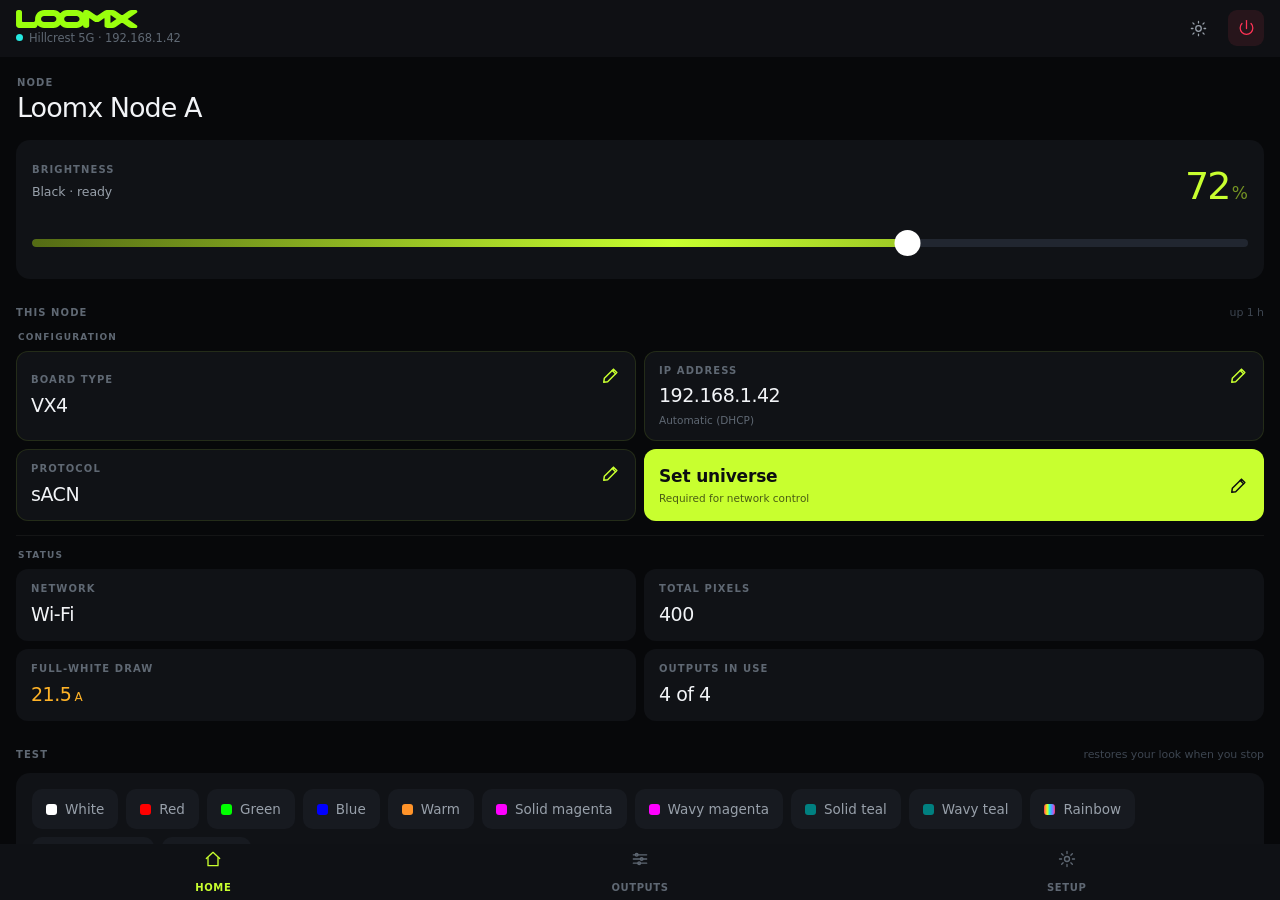
==== commit 3bba0fc2: "Loomx: /loomx/node, _loomx._tcp mDNS, configRev, 48 universes, 900 px/output - GET /loomx/node (sche" ====
--- a/loomx/ui/index.htm
+++ b/loomx/ui/index.htm
@@ -1362,6 +1362,7 @@
    WLED tops out at 10 LED buses and the board only has so many usable pins, so
    the + is disabled for a reason rather than failing after the fact. */
 var MAXOUT=8;
+var MAX_OUTPUT_PX=900; // AI: firmware clamps each output to 900 pixels (LOOMX_MAX_LEDS_PER_OUTPUT)
 function freePin(){
   for(var i=0;i<PINS.length;i++){
     var p=PINS[i], taken=S.outs.some(function(o){return o.pin===p});
@@ -1479,9 +1480,10 @@
         '<span class="lbl" style="display:block;margin-bottom:7px">Pixels</span>'+
         '<div class="step">'+
           '<button data-d="-1" data-i="'+i+'">&minus;</button>'+
-          '<label class="qty"><input type="text" inputmode="numeric" value="'+o.len+'" data-len="'+i+'"></label>'+
+          '<label class="qty"><input type="text" inputmode="numeric" max="'+MAX_OUTPUT_PX+'" value="'+o.len+'" data-len="'+i+'"></label>'+
           '<button data-d="1" data-i="'+i+'">+</button>'+
         '</div>'+
+        '<small class="pxmax" data-pxmax="'+i+'" style="display:block;margin-top:5px;opacity:.7">Up to '+MAX_OUTPUT_PX+' pixels per output</small>'+
         '<div class="pair">'+
           '<label class="fld"><span class="lbl">LED type</span><select class="sel" data-type="'+i+'">'+
             TYPES.map(function(x){return '<option'+(x.n===o.type?' selected':'')+'>'+x.n+'</option>'}).join('')+
@@ -1516,7 +1518,7 @@
       lastPress=now;
       var o=S.outs[i];
       if(!o) return;
-      o.len=clamp(o.len+d,0,2000);
+      o.len=clamp(o.len+d,0,MAX_OUTPUT_PX);
       var f=$('[data-len="'+i+'"]'); if(f) f.value=o.len;
       liveOut(i);
       push('len'+i,function(){return api.setBus(i,{len:o.len})});
@@ -1531,8 +1533,12 @@
         if(commit) f.value=S.outs[i].len;
         return;
       }
-      var value=clamp(parseInt(digits,10),0,2000);
-      if(value!==parseInt(digits,10)) f.value=value;
+      var value=clamp(parseInt(digits,10),0,MAX_OUTPUT_PX);
+      if(value!==parseInt(digits,10)){
+        f.value=value;
+        var hint=$('[data-pxmax="'+i+'"]');
+        if(hint){ hint.textContent='Limited to '+MAX_OUTPUT_PX+' pixels per output'; hint.style.color='#fbbf24'; hint.style.opacity='1'; }
+      }
       S.outs[i].len=value;
       liveOut(i);
       push('len'+i,function(){return api.setBus(i,{len:S.outs[i].len})},commit?80:550);
